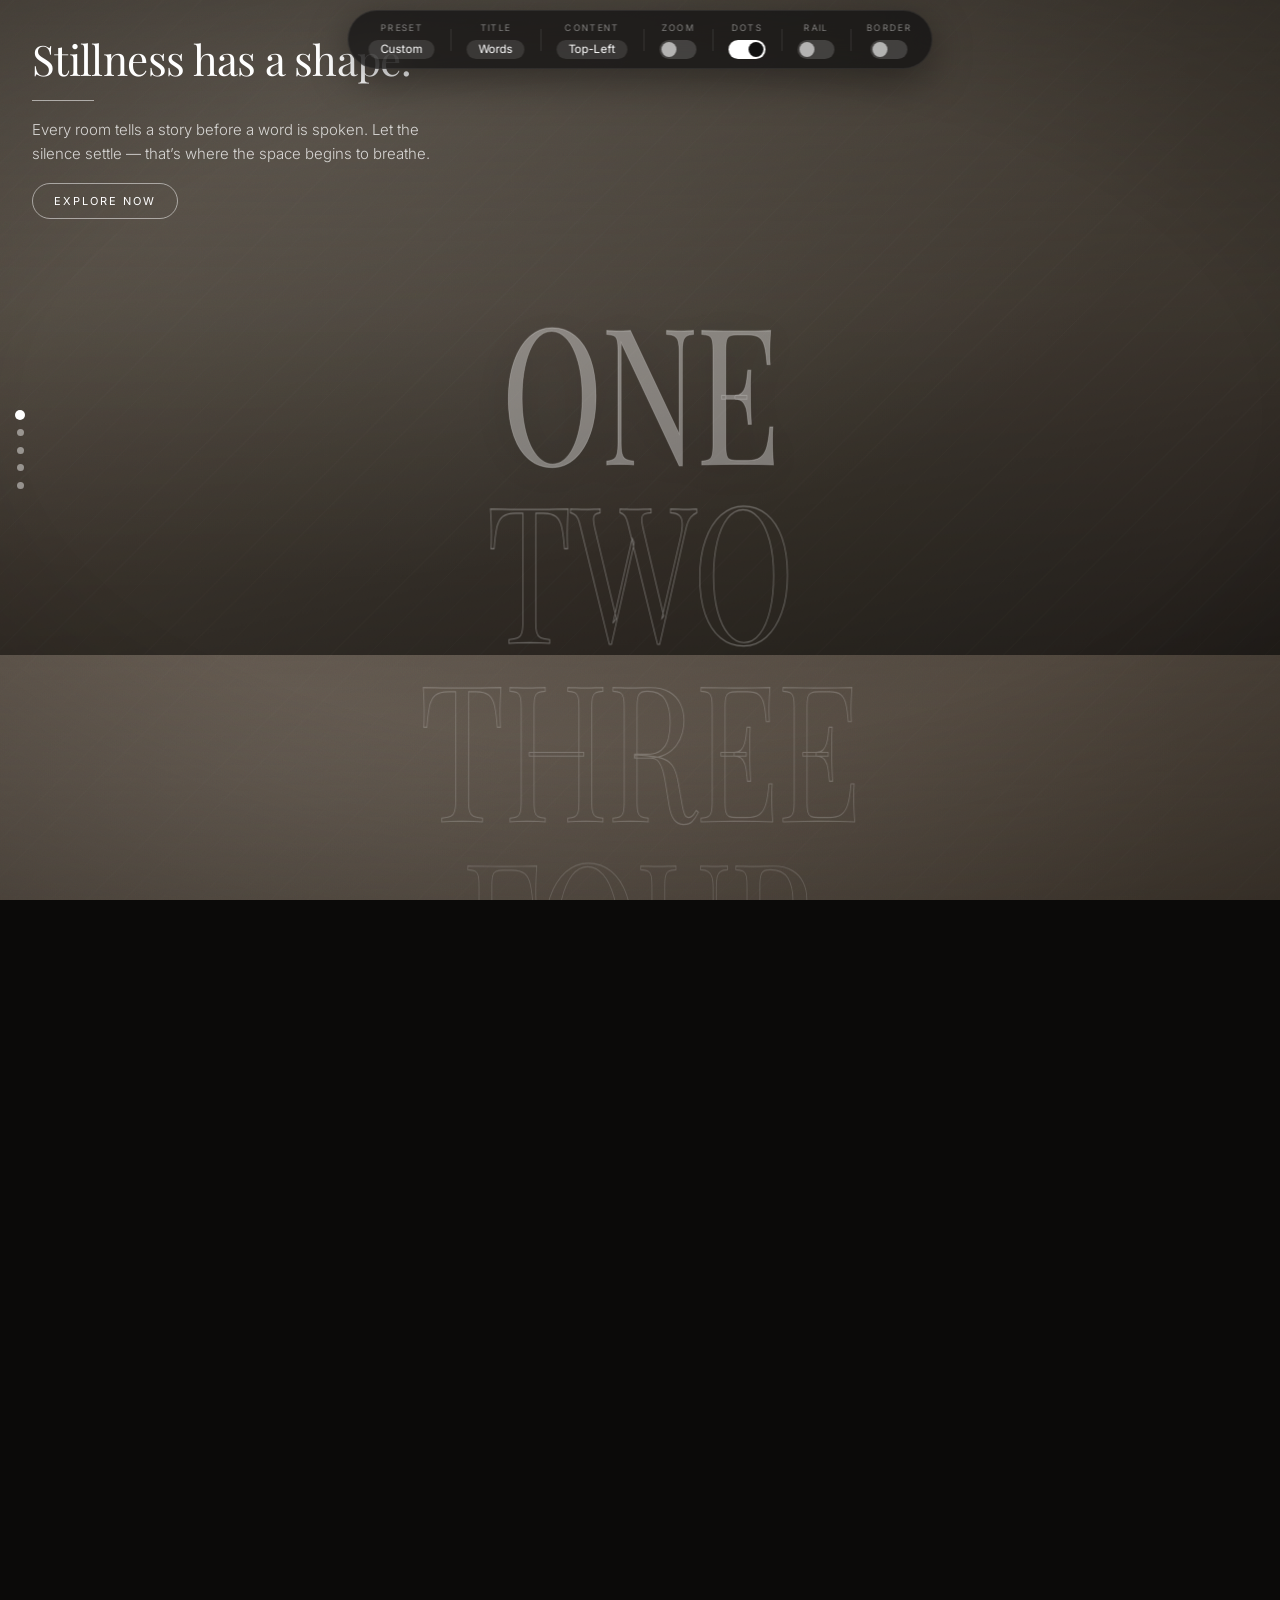
==== index.html @ 64cf6d2b "add initial index.html file for scroll-driven numeral slider" ====
<!doctype html>
<html lang="en">
<head>
<meta charset="utf-8">
<meta name="viewport" content="width=device-width, initial-scale=1, viewport-fit=cover">
<title>Stillness — Scroll Numerals</title>
<meta name="description" content="Scroll-driven editorial numeral slider with a live control bar.">

<!--
  ─────────────────────────────────────────────────────────────────────────────
  HOW TO ADD YOUR ASSETS
  Every slide has one <figure class="media"> block. Inside it there is a
  <div class="ph"> placeholder. Replace that placeholder with your own asset:

      <img src="images/01.jpg" alt="">
  or  <video src="video/01.mp4" autoplay muted loop playsinline></video>

  Sizing/cropping is already handled — .media img / .media video are set to
  width:100%; height:100%; object-fit:cover.
  ─────────────────────────────────────────────────────────────────────────────
-->

<link rel="preconnect" href="https://fonts.googleapis.com">
<link rel="preconnect" href="https://fonts.gstatic.com" crossorigin>
<link href="https://fonts.googleapis.com/css2?family=Inter:wght@300;400;500&family=Playfair+Display:wght@400;500&display=swap" rel="stylesheet">

<style>
/* ───────────────────────────── tokens ───────────────────────────── */
@property --wipe { syntax: '<number>'; inherits: true; initial-value: 1; }

:root{
  --num-size: min(17.7vw, 21.1vh);     /* numeral font-size (uniform for every item)      */
  --num-stride: .94;                   /* vertical rhythm, in ems of --num-size            */
  --num-lift: .0766em;                 /* optical: centre the cap height, not the em box   */
  --num-ink: #fff;                     /* numeral colour (preset-dependent)                */
  --num-line: rgba(255,255,255,.55);   /* outline colour                                   */
  --num-squeeze: .728;                 /* horizontal compression of the display serif      */
  --scrim: .46;                        /* darkening over the media */
  --vignette: .55;
  --pad-x: 32px;
  --bar-bg: rgba(16,16,17,.72);
  --hair: rgba(255,255,255,.10);
  --ease: cubic-bezier(.22,.61,.24,1);
  --serif: "Playfair Display", "Times New Roman", Georgia, serif;
  --sans: "Inter", -apple-system, BlinkMacSystemFont, "Segoe UI", Roboto, Helvetica, Arial, sans-serif;
}

*,*::before,*::after{ box-sizing:border-box; }
html{ scroll-snap-type: y proximity; scrollbar-width:none; background:#0b0a09; }
html::-webkit-scrollbar{ width:0; height:0; }
body{
  margin:0; background:#0b0a09; color:#fff;
  font-family:var(--sans); font-size:15px; line-height:1.6;
  -webkit-font-smoothing:antialiased; text-rendering:optimizeLegibility;
  overscroll-behavior-y:none;
}
button{ font:inherit; color:inherit; background:none; border:0; padding:0; cursor:pointer; }
:focus-visible{ outline:1px solid rgba(255,255,255,.8); outline-offset:3px; border-radius:2px; }

/* ─────────────────────── scroll track (drives it all) ─────────────────────── */
.track{ position:relative; z-index:0; }
.track > section{ height:100svh; scroll-snap-align:start; }

/* ───────────────────────────── stage ───────────────────────────── */
.stage{
  position:fixed; inset:0; z-index:1; overflow:hidden;
  background:#0b0a09;
}

/* ── media layers ── */
.media-stack{ position:absolute; inset:0; z-index:0; isolation:isolate; }
.media{
  position:absolute; inset:0; margin:0; overflow:hidden;
  will-change:transform;
}
.media-inner{
  position:absolute; inset:0;
  transform-origin:50% 50%;
  will-change:transform;
}
.media img, .media video, .media .ph{
  position:absolute; inset:0; width:100%; height:100%;
  object-fit:cover; display:block;
}
/* placeholder look — swap the .ph div for your <img>/<video> */
.ph{
  background:
    radial-gradient(120% 90% at 22% 12%, rgba(255,255,255,.10), transparent 60%),
    linear-gradient(168deg, var(--ph1) 0%, var(--ph2) 58%, var(--ph3) 100%);
}
.ph::before{
  content:""; position:absolute; inset:0; opacity:.28;
  background-image:repeating-linear-gradient(135deg, rgba(255,255,255,.05) 0 1px, transparent 1px 26px);
}
.ph-tag{
  position:absolute; right:22px; bottom:20px; z-index:2;
  font-size:9.5px; letter-spacing:.16em; text-transform:uppercase;
  color:rgba(255,255,255,.42);
  border:1px solid rgba(255,255,255,.18); border-radius:999px;
  padding:5px 11px; backdrop-filter:blur(4px);
}
.scrim{
  position:absolute; inset:0;
  background:linear-gradient(180deg, rgba(0,0,0,.55), rgba(0,0,0,.15) 34%, rgba(0,0,0,.35));
  opacity:var(--scrim);
  transition:opacity .6s var(--ease);
}

/* ── grain + vignette ── */
.grain,.vignette{ position:absolute; inset:0; pointer-events:none; z-index:1; }
.grain{
  opacity:.055; mix-blend-mode:overlay;
  background-image:url("data:image/svg+xml;utf8,<svg xmlns='http://www.w3.org/2000/svg' width='160' height='160'><filter id='n'><feTurbulence type='fractalNoise' baseFrequency='.85' numOctaves='3'/></filter><rect width='160' height='160' filter='url(%23n)'/></svg>");
}
.vignette{
  background:radial-gradient(115% 88% at 50% 46%, transparent 42%, rgba(0,0,0,.85) 100%);
  opacity:var(--vignette);
  transition:opacity .6s var(--ease);
}

/* ── numerals ── */
.numerals{
  position:absolute; inset:0; pointer-events:none; z-index:2;
  transition:opacity .5s var(--ease);
  transform-style:preserve-3d;
  will-change:transform;
}
.num{
  position:absolute; left:50%; top:50%;
  font-family:var(--serif); font-weight:400; line-height:.86;
  font-size:var(--num-size); letter-spacing:-.012em; white-space:nowrap;
  transform-origin:50% 50%;
  will-change:transform,opacity;
}
.num-squeeze{ display:block; transform:translateY(calc(var(--num-lift) * -1)) scaleX(var(--num-squeeze)); transform-origin:50% 50%; }
.num span.layer{ display:block; grid-area:1/1; }
.num-stack{ display:grid; }
.num .fill{
  color:var(--num-ink);
  text-shadow:0 6px 44px rgba(0,0,0,.42);
}
.num .out{
  color:transparent;
  -webkit-text-stroke:1.15px var(--num-line);
  text-stroke:1.15px var(--num-line);
}

/* ── editorial content block ── */
.content-layer{ position:absolute; inset:0; pointer-events:none; z-index:4; }
.content{
  position:absolute; left:var(--pad-x); top:37px; width:min(430px, 62vw);
  opacity:0; visibility:hidden; pointer-events:none;
}
.content.is-on{ opacity:1; visibility:visible; pointer-events:auto; }

/* CONTENT placement */
[data-pos="bottom-left"]  .content{ top:auto; bottom:56px; }
[data-pos="bottom-right"] .content{ top:auto; bottom:56px; left:auto; right:var(--pad-x); text-align:right; }
[data-pos="bottom-right"] .rule{ margin-left:auto; }
[data-pos="centered"]     .content{ top:50%; left:50%; right:auto; bottom:auto; transform:translate(-50%,-50%); text-align:center; }
[data-pos="centered"]     .rule{ margin-left:auto; margin-right:auto; }
/* centred copy sits on top of the numerals, so the numerals step back */
[data-pos="centered"] .numerals{ opacity:.38; }
[data-pos="centered"] .content-layer{
  background:radial-gradient(46% 30% at 50% 50%, rgba(0,0,0,.62), transparent 70%);
}

.content h1{
  font-family:var(--serif); font-weight:400;
  font-size:clamp(26px, 3.29vw, 42px); line-height:1.08; letter-spacing:-.015em;
  margin:0; color:#fff;
}
.rule{ width:62px; height:1px; background:rgba(255,255,255,.55); margin:18px 0 17px; }
.content p{
  margin:0; font-size:15px; line-height:24px; font-weight:300;
  color:rgba(255,255,255,.76);
}
.cta{
  display:inline-flex; align-items:center; justify-content:center;
  margin-top:17px; height:36px; padding:0 21px;
  border:1px solid rgba(255,255,255,.5); border-radius:999px;
  font-size:11px; font-weight:400; letter-spacing:.18em; text-transform:uppercase;
  color:#fff; text-decoration:none; white-space:nowrap;
  transition:background .35s var(--ease), color .35s var(--ease), border-color .35s var(--ease);
}
.cta:hover{ background:#fff; color:#111; border-color:#fff; }

/* wipe reveal (a hairline sweeps left→right, uncovering the line) */
.reveal{ position:relative; }
.content.is-on .reveal{ animation:wipe .78s var(--ease) both; }
.content.is-on h1.reveal{ animation-delay:.02s; }
.content.is-on .rule-wrap.reveal{ animation-delay:.12s; }
.content.is-on p.reveal{ animation-delay:.19s; }
.content.is-on .cta-wrap.reveal{ animation-delay:.3s; }
@keyframes wipe{
  from{ --wipe:0; opacity:.001; }
  6%  { opacity:1; }
  to  { --wipe:1; opacity:1; }
}
.reveal{ clip-path:inset(-.35em calc((1 - var(--wipe)) * 100%) -.28em -.2em); }
.reveal::after{
  content:""; position:absolute; top:-.32em; bottom:-.26em;
  left:calc(var(--wipe) * 100%); width:1px;
  background:rgba(255,255,255,.9);
  opacity:calc(1 - var(--wipe));
}
.content:not(.is-on) .reveal::after{ display:none; }

/* ── dot rail (left) ── */
.dots{
  position:absolute; left:12px; top:50%; transform:translateY(-50%);
  display:flex; flex-direction:column; gap:1.5px; z-index:5;
  transition:opacity .45s var(--ease);
}
.dots[hidden]{ display:none; }
.dots button{
  width:16px; height:16px; display:grid; place-items:center;
}
.dots i{
  display:block; width:7px; height:7px; border-radius:50%;
  background:rgba(255,255,255,.45);
  transition:width .4s var(--ease), height .4s var(--ease), background .4s var(--ease);
}
.dots button[aria-current="true"] i{ width:10px; height:10px; background:#fff; }
.dots button:hover i{ background:rgba(255,255,255,.8); }

/* ── progress rail (right, optional) ── */
.rail{
  position:absolute; right:26px; top:50%; transform:translateY(-50%);
  display:flex; flex-direction:column; align-items:center; gap:14px; z-index:5;
}
.rail[hidden]{ display:none; }
.rail-line{
  position:relative; width:1px; height:30vh; background:rgba(255,255,255,.2);
}
.rail-fill{
  position:absolute; left:-.25px; top:0; width:1.5px; background:#fff;
  height:0; transition:height .12s linear;
}
.rail-idx{
  font-size:9.5px; letter-spacing:.22em; color:rgba(255,255,255,.62);
  writing-mode:vertical-rl; font-variant-numeric:tabular-nums;
}

/* ── optional inset border ── */
.frame{
  position:absolute; inset:14px; border:1px solid rgba(255,255,255,.28);
  border-radius:3px; pointer-events:none; z-index:6;
}
.frame[hidden]{ display:none; }

/* ───────────────────────────── control bar ───────────────────────────── */
.hud{
  position:absolute; top:10px; left:50%; transform:translateX(-50%);
  z-index:10; display:flex; align-items:stretch;
  height:59px; padding:0 4px;
  background:var(--bar-bg);
  border:1px solid rgba(255,255,255,.07);
  border-radius:999px;
  backdrop-filter:blur(22px) saturate(140%);
  -webkit-backdrop-filter:blur(22px) saturate(140%);
  box-shadow:0 12px 40px rgba(0,0,0,.4);
  max-width:calc(100vw - 24px);
}
.grp{
  display:flex; flex-direction:column; align-items:center; justify-content:flex-start;
  gap:8px; padding:12px 16px 0; position:relative;
}
.grp + .grp::before{
  content:""; position:absolute; left:0; top:50%; transform:translateY(-50%);
  width:1px; height:22px; background:var(--hair);
}
.grp label, .grp .lbl{
  font-size:9px; font-weight:400; letter-spacing:.15em; text-transform:uppercase;
  color:rgba(255,255,255,.44); line-height:1; user-select:none;
}
.pill{
  height:19px; padding:0 12px; border-radius:999px;
  background:rgba(255,255,255,.11); color:#fff;
  font-size:11.5px; font-weight:400; line-height:19px; white-space:nowrap;
  transition:background .25s var(--ease), transform .25s var(--ease);
}
.pill:hover{ background:rgba(255,255,255,.19); }
.pill:active{ transform:scale(.96); }

.sw{ position:relative; width:37px; height:19px; flex:none; }
.sw input{ position:absolute; inset:0; opacity:0; margin:0; cursor:pointer; z-index:2; }
.sw i{
  position:absolute; inset:0; border-radius:999px;
  background:rgba(255,255,255,.16);
  transition:background .3s var(--ease);
}
.sw i::after{
  content:""; position:absolute; top:2px; left:2px;
  width:15px; height:15px; border-radius:50%;
  background:rgba(255,255,255,.6);
  transition:transform .3s var(--ease), background .3s var(--ease);
}
.sw input:checked + i{ background:#fff; }
.sw input:checked + i::after{ transform:translateX(18px); background:#111; }
.sw input:focus-visible + i{ outline:1px solid rgba(255,255,255,.8); outline-offset:3px; }

/* click ripple on the control bar */
.ripple{
  position:absolute; border-radius:50%; pointer-events:none;
  border:1px solid rgba(255,255,255,.7);
  animation:ripple .6s var(--ease) forwards;
}
@keyframes ripple{
  from{ width:8px; height:8px; opacity:.9; transform:translate(-50%,-50%); }
  to  { width:86px; height:86px; opacity:0; transform:translate(-50%,-50%); }
}


/* ── presets ── */
.stage[data-preset="cinematic"]{ --scrim:.58; --vignette:.68; --num-line:rgba(255,255,255,.62); }
.stage[data-preset="cinematic"] .media-inner{ filter:contrast(1.12) saturate(.86) brightness(.94); }
.stage[data-preset="minimal"]{ --scrim:1; --vignette:.22; --num-ink:#191c1f; --num-line:rgba(20,22,25,.5); }
/* Minimal lifts the media so the dark numerals read, but keeps the copy area shaded */
.stage[data-preset="minimal"] .scrim{
  background:
    linear-gradient(180deg, rgba(0,0,0,.5) 0%, rgba(0,0,0,.08) 24%, rgba(0,0,0,0) 42%),
    linear-gradient(180deg, rgba(255,255,255,.2) 0%, rgba(255,255,255,.34) 100%);
}
.stage[data-preset="minimal"] .media-inner{ filter:brightness(1.12) saturate(.92); }
.stage[data-preset="minimal"] .num .fill{ text-shadow:0 4px 30px rgba(255,255,255,.18); }

/* ── responsive ── */
@media (max-width: 900px){
  :root{ --pad-x:20px; --num-size:min(23vw, 17vh); }
  .hud{
    height:55px; left:8px; right:8px; transform:none; max-width:none;
    overflow-x:auto; overflow-y:hidden; justify-content:flex-start; scrollbar-width:none;
    -webkit-mask-image:linear-gradient(90deg, #000 88%, transparent);
            mask-image:linear-gradient(90deg, #000 88%, transparent);
    scroll-snap-type:x proximity;
  }
  .hud::-webkit-scrollbar{ display:none; }
  .grp{ padding:11px 12px 0; scroll-snap-align:center; }
  .grp .lbl, .grp label{ font-size:8.5px; }
  [data-pos="top-left"] .content{ top:auto; bottom:104px; }
  .content{ width:min(430px, 80vw); }
  .rail{ right:14px; }
  /* lift the copy off the numerals */
  .stage::before{
    content:""; position:absolute; inset:38% 0 0 0; z-index:3; pointer-events:none;
    background:linear-gradient(180deg, transparent, rgba(0,0,0,.5) 55%, rgba(0,0,0,.82));
  }
}
@media (max-width: 560px){
  :root{ --num-size:min(26vw, 16vh); }
  .content h1{ font-size:26px; }
  .content p{ font-size:13.5px; }
}

@media (prefers-reduced-motion: reduce){
  .content.is-on .reveal{ animation-duration:.01s; }
}
</style>

<noscript><style>
  /* Without JS the stack cannot animate — show the first slide as a static poster. */
  .num{ opacity:0; }
  .num[data-i="0"]{ opacity:1; transform:translate(-50%,-50%); }
  .content.is-on .reveal{ animation:none; }
</style></noscript>
</head>

<body>

<main class="stage" id="stage" data-preset="custom" data-pos="top-left">

  <!-- ══ media ══ -->
  <div class="media-stack" id="mediaStack">

    <figure class="media" data-i="0"><div class="media-inner">
      <!-- REPLACE ↓ with <img src="…" alt=""> or <video src="…" autoplay muted loop playsinline></video> -->
      <div class="ph" style="--ph1:#6b6154;--ph2:#37312a;--ph3:#141210"><span class="ph-tag">Slide 01 · media</span></div>
    </div><div class="scrim"></div></figure>

    <figure class="media" data-i="1"><div class="media-inner">
      <div class="ph" style="--ph1:#7d6f61;--ph2:#42392f;--ph3:#17140f"><span class="ph-tag">Slide 02 · media</span></div>
    </div><div class="scrim"></div></figure>

    <figure class="media" data-i="2"><div class="media-inner">
      <div class="ph" style="--ph1:#6a6b66;--ph2:#33342f;--ph3:#111211"><span class="ph-tag">Slide 03 · media</span></div>
    </div><div class="scrim"></div></figure>

    <figure class="media" data-i="3"><div class="media-inner">
      <div class="ph" style="--ph1:#867a6b;--ph2:#463d33;--ph3:#171310"><span class="ph-tag">Slide 04 · media</span></div>
    </div><div class="scrim"></div></figure>

    <figure class="media" data-i="4"><div class="media-inner">
      <div class="ph" style="--ph1:#7a7168;--ph2:#3b352e;--ph3:#131110"><span class="ph-tag">Slide 05 · media</span></div>
    </div><div class="scrim"></div></figure>

  </div>

  <div class="grain" aria-hidden="true"></div>
  <div class="vignette" aria-hidden="true"></div>

  <!-- ══ numerals ══ -->
  <div class="numerals" id="numerals" aria-hidden="true">
    <div class="num" data-i="0" data-words="ONE"   data-numbers="01" data-roman="I"></div>
    <div class="num" data-i="1" data-words="TWO"   data-numbers="02" data-roman="II"></div>
    <div class="num" data-i="2" data-words="THREE" data-numbers="03" data-roman="III"></div>
    <div class="num" data-i="3" data-words="FOUR"  data-numbers="04" data-roman="IV"></div>
    <div class="num" data-i="4" data-words="FIVE"  data-numbers="05" data-roman="V"></div>
  </div>

  <!-- ══ editorial copy ══ -->
  <div class="content-layer" id="contentLayer">

    <article class="content is-on" data-i="0">
      <h1 class="reveal">Stillness has a shape.</h1>
      <div class="rule-wrap reveal"><div class="rule"></div></div>
      <p class="reveal">Every room tells a story before a word is spoken. Let the silence settle — that’s where the space begins to breathe.</p>
      <div class="cta-wrap reveal"><a class="cta" href="#">Explore now</a></div>
    </article>

    <article class="content" data-i="1">
      <h1 class="reveal">Let it move you.</h1>
      <div class="rule-wrap reveal"><div class="rule"></div></div>
      <p class="reveal">Light fabric, soft light, a room that breathes with the wind. Some spaces don’t ask to be still.</p>
      <div class="cta-wrap reveal"><a class="cta" href="#">Explore now</a></div>
    </article>

    <article class="content" data-i="2">
      <h1 class="reveal">Cooking is a rhythm.</h1>
      <div class="rule-wrap reveal"><div class="rule"></div></div>
      <p class="reveal">Steam, motion, the quiet clatter of a knife on stone. This is where the day slows down.</p>
      <div class="cta-wrap reveal"><a class="cta" href="#">Explore now</a></div>
    </article>

    <article class="content" data-i="3">
      <h1 class="reveal">Morning, unhurried.</h1>
      <div class="rule-wrap reveal"><div class="rule"></div></div>
      <p class="reveal">A room built around light and quiet — where the day starts slow.</p>
      <div class="cta-wrap reveal"><a class="cta" href="#">Explore now</a></div>
    </article>

    <article class="content" data-i="4">
      <h1 class="reveal">Between rooms</h1>
      <div class="rule-wrap reveal"><div class="rule"></div></div>
      <p class="reveal">Wood, stone, and soft light guide every step.</p>
      <div class="cta-wrap reveal"><a class="cta" href="#">Explore now</a></div>
    </article>

  </div>

  <!-- ══ indicators ══ -->
  <nav class="dots" id="dots" aria-label="Slides"></nav>

  <div class="rail" id="rail" hidden>
    <div class="rail-line"><div class="rail-fill" id="railFill"></div></div>
    <div class="rail-idx" id="railIdx">01 — 05</div>
  </div>

  <div class="frame" id="frame" hidden aria-hidden="true"></div>

  <!-- ══ control bar ══ -->
  <header class="hud" id="hud">
    <div class="grp">
      <span class="lbl">Preset</span>
      <button class="pill" id="presetBtn" aria-label="Cycle preset">Custom</button>
    </div>
    <div class="grp">
      <span class="lbl">Title</span>
      <button class="pill" id="titleBtn" aria-label="Cycle numeral style">Words</button>
    </div>
    <div class="grp">
      <span class="lbl">Content</span>
      <button class="pill" id="contentBtn" aria-label="Cycle content position">Top-Left</button>
    </div>
    <div class="grp">
      <label class="lbl" for="swZoom">Zoom</label>
      <span class="sw"><input type="checkbox" id="swZoom"><i></i></span>
    </div>
    <div class="grp">
      <label class="lbl" for="swDots">Dots</label>
      <span class="sw"><input type="checkbox" id="swDots" checked><i></i></span>
    </div>
    <div class="grp">
      <label class="lbl" for="swRail">Rail</label>
      <span class="sw"><input type="checkbox" id="swRail"><i></i></span>
    </div>
    <div class="grp">
      <label class="lbl" for="swBorder">Border</label>
      <span class="sw"><input type="checkbox" id="swBorder"><i></i></span>
    </div>
  </header>

</main>

<div class="track" id="track" aria-hidden="true">
  <section></section><section></section><section></section><section></section><section></section>
</div>

<script>
(() => {
  const N = 5;
  const stage   = document.getElementById('stage');
  const nums    = [...document.querySelectorAll('.num')];
  const medias  = [...document.querySelectorAll('.media')];
  const inners  = [...document.querySelectorAll('.media-inner')];
  const blocks  = [...document.querySelectorAll('.content')];
  const numerals= document.getElementById('numerals');
  const dotsNav = document.getElementById('dots');
  const swZoom  = document.getElementById('swZoom');
  const rail    = document.getElementById('rail');
  const railFill= document.getElementById('railFill');
  const railIdx = document.getElementById('railIdx');
  const frame   = document.getElementById('frame');
  const reduced = matchMedia('(prefers-reduced-motion: reduce)').matches;

  /* ── numeral markup: a filled layer over an outlined layer ── */
  const TITLES = ['words','numbers','roman'];
  const TITLE_LABEL = { words:'Words', numbers:'Numbers', roman:'Roman' };
  let titleMode = 'words';

  nums.forEach(n => {
    n.innerHTML = '<span class="num-squeeze"><span class="num-stack">' +
                  '<span class="layer out"></span><span class="layer fill"></span></span></span>';
  });
  function paintTitles(){
    nums.forEach(n => {
      const t = n.dataset[titleMode];
      n.querySelector('.fill').textContent = t;
      n.querySelector('.out').textContent  = t;
    });
  }
  paintTitles();

  /* ── dots ── */
  dotsNav.innerHTML = Array.from({length:N}, (_,i) =>
    `<button type="button" data-i="${i}" aria-label="Go to slide ${i+1}"><i></i></button>`).join('');
  const dotBtns = [...dotsNav.querySelectorAll('button')];
  dotBtns.forEach(b => b.addEventListener('click', () => goTo(+b.dataset.i)));

  /* ── scroll model ── */
  const maxScroll = () => Math.max(1, document.documentElement.scrollHeight - innerHeight);
  const stepPx    = () => maxScroll() / (N - 1);
  let target = 0, cur = 0, vel = 0, active = -1, raf = 0, last = 0, copyIdx = -1, copyOn = false;

  function readScroll(){ target = clamp(scrollY / stepPx(), 0, N - 1); }
  function goTo(i){ scrollTo({ top: i * stepPx(), behavior: reduced ? 'auto' : 'smooth' }); }

  const clamp = (v,a,b) => v < a ? a : v > b ? b : v;

  /* ── per-frame render ── */
  function render(now){
    const dt   = Math.min(48, now - last || 16.7); last = now;
    const prev = cur;
    cur += (target - cur) * (reduced ? 1 : 1 - Math.exp(-dt / 92));
    if (Math.abs(target - cur) < 0.0004) cur = target;
    vel = (cur - prev) * (16.7 / dt);          /* per-frame velocity, fps-independent */

    /* numerals: one uniform size, constant vertical rhythm, fill ⇄ outline crossfade */
    const cs     = getComputedStyle(nums[0]);
    const stride = parseFloat(cs.fontSize) * (parseFloat(cs.getPropertyValue('--num-stride')) || .94);
    for (let i = 0; i < N; i++){
      const d  = i - cur, ad = Math.abs(d);
      const op   = clamp(1 / (1 + 0.9 * ad), 0, 1);
      const fill = clamp(1 - 2 * ad, 0, 1);
      const n = nums[i];
      n.style.transform = `translate(-50%,-50%) translateY(${(d * stride).toFixed(2)}px)`;
      n.style.opacity   = ad > 3.4 ? 0 : op.toFixed(3);
      n.querySelector('.fill').style.opacity = fill.toFixed(3);
      n.querySelector('.out').style.opacity  = (1 - fill * .92).toFixed(3);
    }

    /* cinematic: velocity-driven 3D swing */
    if (stage.dataset.preset === 'cinematic'){
      const v = clamp(vel * 9, -1, 1);
      numerals.style.transform =
        `perspective(1400px) rotateX(${(v * 13).toFixed(2)}deg) rotateZ(${(-v * 17).toFixed(2)}deg) scale(${(1 - Math.abs(v) * .06).toFixed(3)})`;
    } else {
      numerals.style.transform = '';
    }

    /* media: the incoming panel slides up over the settled one */
    const zoomOn = swZoom.checked;
    for (let i = 0; i < N; i++){
      const t  = clamp(i - cur, 0, 1);        /* 1 = fully below, 0 = in place */
      const bt = clamp(cur - i, 0, 1);        /* how far it has been passed    */
      medias[i].style.transform = `translate3d(0, ${(t * 100).toFixed(3)}%, 0)`;
      medias[i].style.zIndex = i;
      medias[i].style.visibility = (t >= 1 || bt >= 1.02) ? 'hidden' : 'visible';
      /* Ken Burns (optional) plus a slow drift on the panel being covered —
         both scale up, so the frame is never uncovered at the edges. */
      const kb  = zoomOn ? 1 + 0.045 * clamp(cur - i + 1, 0, 2) : 1;
      const par = 1 + 0.06 * bt;
      inners[i].style.transform = `scale(${(kb * par).toFixed(4)}) translate3d(0, ${(-bt * 2.5).toFixed(2)}%, 0)`;
    }

    /* indicators */
    const p = cur / (N - 1);
    railFill.style.height = (p * 100).toFixed(2) + '%';

    /* active slide bookkeeping */
    const a = Math.round(cur);
    if (a !== active){
      active = a;
      dotBtns.forEach((b,i) => b.setAttribute('aria-current', i === a ? 'true' : 'false'));
      railIdx.textContent = String(a + 1).padStart(2,'0') + ' — ' + String(N).padStart(2,'0');
    }

    /* the copy clears out mid-transition and wipes back in as the panel lands */
    const settled = Math.abs(cur - a) < 0.3;
    if (settled !== copyOn || (settled && a !== copyIdx)){
      copyOn = settled; copyIdx = a;
      blocks.forEach((b,i) => {
        if (settled && i === a){ b.classList.remove('is-on'); void b.offsetWidth; b.classList.add('is-on'); }
        else b.classList.remove('is-on');
      });
    }
    raf = requestAnimationFrame(render);
  }

  addEventListener('scroll', readScroll, { passive:true });
  addEventListener('resize', readScroll);
  readScroll(); cur = target; raf = requestAnimationFrame(render);

  /* ── keyboard ── */
  addEventListener('keydown', e => {
    const a = Math.round(cur);
    if (e.key === 'ArrowDown' || e.key === 'PageDown'){ e.preventDefault(); goTo(clamp(a+1,0,N-1)); }
    if (e.key === 'ArrowUp'   || e.key === 'PageUp'  ){ e.preventDefault(); goTo(clamp(a-1,0,N-1)); }
    if (e.key === 'Home'){ e.preventDefault(); goTo(0); }
    if (e.key === 'End' ){ e.preventDefault(); goTo(N-1); }
  });

  /* ── control bar ── */
  const presetBtn  = document.getElementById('presetBtn');
  const titleBtn   = document.getElementById('titleBtn');
  const contentBtn = document.getElementById('contentBtn');
  const swDots     = document.getElementById('swDots');
  const swRail     = document.getElementById('swRail');
  const swBorder   = document.getElementById('swBorder');

  const PRESETS = ['custom','cinematic','minimal'];
  const PRESET_LABEL = { custom:'Custom', cinematic:'Cinematic', minimal:'Minimal' };
  let preset = 0;
  presetBtn.addEventListener('click', () => {
    preset = (preset + 1) % PRESETS.length;
    stage.dataset.preset = PRESETS[preset];
    presetBtn.textContent = PRESET_LABEL[PRESETS[preset]];
  });

  titleBtn.addEventListener('click', () => {
    titleMode = TITLES[(TITLES.indexOf(titleMode) + 1) % TITLES.length];
    titleBtn.textContent = TITLE_LABEL[titleMode];
    paintTitles();
  });

  const POS = [
    ['top-left','Top-Left'], ['bottom-left','Bottom-Left'],
    ['bottom-right','Bottom-Right'], ['centered','Centered']
  ];
  let pos = 0;
  contentBtn.addEventListener('click', () => {
    pos = (pos + 1) % POS.length;
    stage.dataset.pos      = POS[pos][0];
    contentBtn.textContent = POS[pos][1];
  });

  swDots.addEventListener('change',   () => dotsNav.hidden = !swDots.checked);
  swRail.addEventListener('change',   () => rail.hidden    = !swRail.checked);
  swBorder.addEventListener('change', () => frame.hidden   = !swBorder.checked);

  /* ripple feedback, like the reference */
  document.getElementById('hud').addEventListener('pointerdown', e => {
    const host = e.target.closest('.grp'); if (!host) return;
    const r = document.createElement('span');
    r.className = 'ripple';
    const b = host.getBoundingClientRect();
    r.style.left = (e.clientX - b.left) + 'px';
    r.style.top  = (e.clientY - b.top)  + 'px';
    host.appendChild(r);
    setTimeout(() => r.remove(), 620);
  });
})();
</script>
</body>
</html>
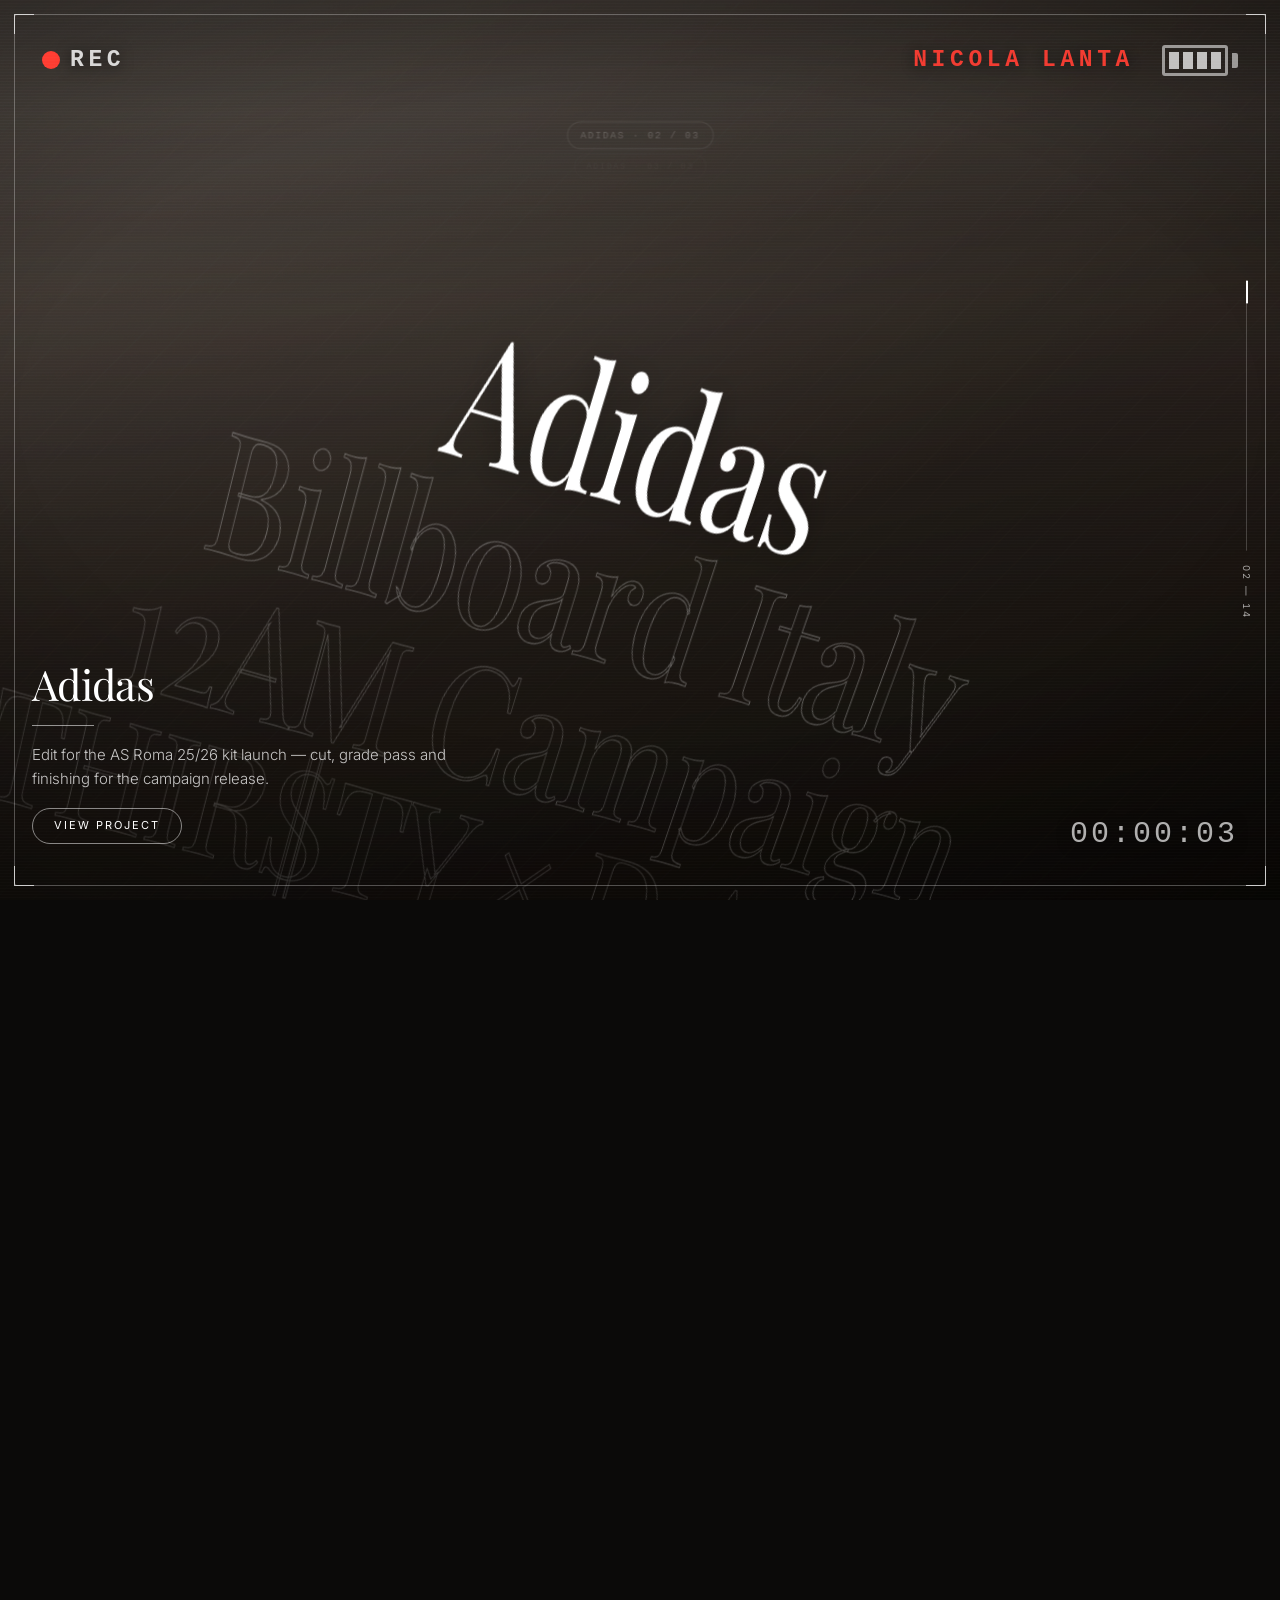
==== commit 98199dfe: "Refactor code structure for improved readability and maintainability" ====
--- a/index.html
+++ b/index.html
@@ -3,22 +3,8 @@
 <head>
 <meta charset="utf-8">
 <meta name="viewport" content="width=device-width, initial-scale=1, viewport-fit=cover">
-<title>Stillness — Scroll Numerals</title>
-<meta name="description" content="Scroll-driven editorial numeral slider with a live control bar.">
-
-<!--
-  ─────────────────────────────────────────────────────────────────────────────
-  HOW TO ADD YOUR ASSETS
-  Every slide has one <figure class="media"> block. Inside it there is a
-  <div class="ph"> placeholder. Replace that placeholder with your own asset:
-
-      <img src="images/01.jpg" alt="">
-  or  <video src="video/01.mp4" autoplay muted loop playsinline></video>
-
-  Sizing/cropping is already handled — .media img / .media video are set to
-  width:100%; height:100%; object-fit:cover.
-  ─────────────────────────────────────────────────────────────────────────────
--->
+<title>Nicola Lanta — Reel</title>
+<meta name="description" content="Scroll-driven 3D cinematic chapter reel.">
 
 <link rel="preconnect" href="https://fonts.googleapis.com">
 <link rel="preconnect" href="https://fonts.gstatic.com" crossorigin>
@@ -29,24 +15,23 @@
 @property --wipe { syntax: '<number>'; inherits: true; initial-value: 1; }
 
 :root{
-  --num-size: min(17.7vw, 21.1vh);     /* numeral font-size (uniform for every item)      */
-  --num-stride: .94;                   /* vertical rhythm, in ems of --num-size            */
-  --num-lift: .0766em;                 /* optical: centre the cap height, not the em box   */
-  --num-ink: #fff;                     /* numeral colour (preset-dependent)                */
-  --num-line: rgba(255,255,255,.55);   /* outline colour                                   */
-  --num-squeeze: .728;                 /* horizontal compression of the display serif      */
-  --scrim: .46;                        /* darkening over the media */
-  --vignette: .55;
+  --num-size: min(17.7vw, 21.1vh);
+  --num-stride: .94;
+  --num-lift: .0766em;
+  --num-ink: #fff;
+  --num-line: rgba(255,255,255,.62);
+  --num-squeeze: .728;
+  --scrim: .58;
+  --vignette: .68;
   --pad-x: 32px;
-  --bar-bg: rgba(16,16,17,.72);
-  --hair: rgba(255,255,255,.10);
   --ease: cubic-bezier(.22,.61,.24,1);
   --serif: "Playfair Display", "Times New Roman", Georgia, serif;
   --sans: "Inter", -apple-system, BlinkMacSystemFont, "Segoe UI", Roboto, Helvetica, Arial, sans-serif;
+  --mono: ui-monospace, SFMono-Regular, "SF Mono", Menlo, Consolas, "Liberation Mono", monospace;
 }
 
 *,*::before,*::after{ box-sizing:border-box; }
-html{ scroll-snap-type: y proximity; scrollbar-width:none; background:#0b0a09; }
+html{ scrollbar-width:none; background:#0b0a09; }
 html::-webkit-scrollbar{ width:0; height:0; }
 body{
   margin:0; background:#0b0a09; color:#fff;
@@ -57,9 +42,8 @@
 button{ font:inherit; color:inherit; background:none; border:0; padding:0; cursor:pointer; }
 :focus-visible{ outline:1px solid rgba(255,255,255,.8); outline-offset:3px; border-radius:2px; }
 
-/* ─────────────────────── scroll track (drives it all) ─────────────────────── */
+/* ─────────────────── scroll track (drives the dolly) ─────────────────── */
 .track{ position:relative; z-index:0; }
-.track > section{ height:100svh; scroll-snap-align:start; }
 
 /* ───────────────────────────── stage ───────────────────────────── */
 .stage{
@@ -67,22 +51,43 @@
   background:#0b0a09;
 }
 
-/* ── media layers ── */
-.media-stack{ position:absolute; inset:0; z-index:0; isolation:isolate; }
-.media{
-  position:absolute; inset:0; margin:0; overflow:hidden;
-  will-change:transform;
-}
-.media-inner{
+/* ═══════════════════════ 3D depth stack ═══════════════════════
+   One .layer per video. JS drives translate3d Z + scale so the
+   camera dollies THROUGH the stack. No cards, no borders — every
+   layer is full-bleed media, overscanned so a receding layer never
+   uncovers the viewport edge.
+   ────────────────────────────────────────────────────────────── */
+.depth-stack{
+  position:absolute; inset:0; z-index:0;
+  perspective:1200px;
+  transform-style:preserve-3d;
+}
+.layer{
   position:absolute; inset:0;
   transform-origin:50% 50%;
-  will-change:transform;
-}
-.media img, .media video, .media .ph{
+  backface-visibility:hidden;
+}
+.layer-inner{
+  /* overscan: the media is larger than the viewport, so a layer pushed
+     back by perspective still covers every edge */
+  position:absolute; inset:-11%;
+  /* cinematic media treatment — constant, so the filter is rasterised
+     once and cached rather than re-rendered every frame */
+  filter:contrast(1.12) saturate(.86) brightness(.94);
+}
+/* depth dimming rides on opacity, which the compositor handles alone */
+.layer-dim{
+  position:absolute; inset:0; z-index:3; pointer-events:none;
+  background:#070706; opacity:0;
+}
+.layer video, .layer .ph{
   position:absolute; inset:0; width:100%; height:100%;
   object-fit:cover; display:block;
 }
-/* placeholder look — swap the .ph div for your <img>/<video> */
+.layer video{ z-index:1; }
+.layer.no-video video{ display:none; }
+
+/* procedural placeholder — also the graceful fallback when a video 404s */
 .ph{
   background:
     radial-gradient(120% 90% at 22% 12%, rgba(255,255,255,.10), transparent 60%),
@@ -93,21 +98,34 @@
   background-image:repeating-linear-gradient(135deg, rgba(255,255,255,.05) 0 1px, transparent 1px 26px);
 }
 .ph-tag{
-  position:absolute; right:22px; bottom:20px; z-index:2;
-  font-size:9.5px; letter-spacing:.16em; text-transform:uppercase;
-  color:rgba(255,255,255,.42);
-  border:1px solid rgba(255,255,255,.18); border-radius:999px;
-  padding:5px 11px; backdrop-filter:blur(4px);
-}
+  position:absolute; left:50%; top:21%; transform:translateX(-50%); z-index:2;
+  font-family:var(--mono);
+  font-size:9.5px; letter-spacing:.16em; text-transform:uppercase; white-space:nowrap;
+  color:rgba(255,255,255,.34);
+  border:1px solid rgba(255,255,255,.14); border-radius:999px;
+  padding:5px 12px;
+}
+.layer:not(.no-video) .ph-tag{ display:none; }
+
+/* one global scrim over the whole stack — never stacks up per layer */
 .scrim{
-  position:absolute; inset:0;
+  position:absolute; inset:0; z-index:1; pointer-events:none;
   background:linear-gradient(180deg, rgba(0,0,0,.55), rgba(0,0,0,.15) 34%, rgba(0,0,0,.35));
   opacity:var(--scrim);
-  transition:opacity .6s var(--ease);
+}
+
+/* chapter cut — a short tape-dip between project stacks */
+.cut-flash{
+  position:absolute; inset:0; z-index:2; pointer-events:none;
+  opacity:0; background:#080807;
+}
+.cut-flash::after{
+  content:""; position:absolute; left:0; right:0; top:50%; height:1px;
+  background:rgba(255,255,255,.5);
 }
 
 /* ── grain + vignette ── */
-.grain,.vignette{ position:absolute; inset:0; pointer-events:none; z-index:1; }
+.grain,.vignette{ position:absolute; inset:0; pointer-events:none; z-index:3; }
 .grain{
   opacity:.055; mix-blend-mode:overlay;
   background-image:url("data:image/svg+xml;utf8,<svg xmlns='http://www.w3.org/2000/svg' width='160' height='160'><filter id='n'><feTurbulence type='fractalNoise' baseFrequency='.85' numOctaves='3'/></filter><rect width='160' height='160' filter='url(%23n)'/></svg>");
@@ -115,13 +133,11 @@
 .vignette{
   background:radial-gradient(115% 88% at 50% 46%, transparent 42%, rgba(0,0,0,.85) 100%);
   opacity:var(--vignette);
-  transition:opacity .6s var(--ease);
-}
-
-/* ── numerals ── */
+}
+
+/* ── chapter numerals ── */
 .numerals{
-  position:absolute; inset:0; pointer-events:none; z-index:2;
-  transition:opacity .5s var(--ease);
+  position:absolute; inset:0; pointer-events:none; z-index:4;
   transform-style:preserve-3d;
   will-change:transform;
 }
@@ -133,12 +149,9 @@
   will-change:transform,opacity;
 }
 .num-squeeze{ display:block; transform:translateY(calc(var(--num-lift) * -1)) scaleX(var(--num-squeeze)); transform-origin:50% 50%; }
-.num span.layer{ display:block; grid-area:1/1; }
+.num span.layer{ display:block; grid-area:1/1; position:static; inset:auto; }
 .num-stack{ display:grid; }
-.num .fill{
-  color:var(--num-ink);
-  text-shadow:0 6px 44px rgba(0,0,0,.42);
-}
+.num .fill{ color:var(--num-ink); text-shadow:0 6px 44px rgba(0,0,0,.42); }
 .num .out{
   color:transparent;
   -webkit-text-stroke:1.15px var(--num-line);
@@ -146,24 +159,13 @@
 }
 
 /* ── editorial content block ── */
-.content-layer{ position:absolute; inset:0; pointer-events:none; z-index:4; }
+.content-layer{ position:absolute; inset:0; pointer-events:none; z-index:5; }
+/* CONTENT placement — bottom-left, permanently */
 .content{
-  position:absolute; left:var(--pad-x); top:37px; width:min(430px, 62vw);
+  position:absolute; left:var(--pad-x); bottom:56px; width:min(430px, 62vw);
   opacity:0; visibility:hidden; pointer-events:none;
 }
 .content.is-on{ opacity:1; visibility:visible; pointer-events:auto; }
-
-/* CONTENT placement */
-[data-pos="bottom-left"]  .content{ top:auto; bottom:56px; }
-[data-pos="bottom-right"] .content{ top:auto; bottom:56px; left:auto; right:var(--pad-x); text-align:right; }
-[data-pos="bottom-right"] .rule{ margin-left:auto; }
-[data-pos="centered"]     .content{ top:50%; left:50%; right:auto; bottom:auto; transform:translate(-50%,-50%); text-align:center; }
-[data-pos="centered"]     .rule{ margin-left:auto; margin-right:auto; }
-/* centred copy sits on top of the numerals, so the numerals step back */
-[data-pos="centered"] .numerals{ opacity:.38; }
-[data-pos="centered"] .content-layer{
-  background:radial-gradient(46% 30% at 50% 50%, rgba(0,0,0,.62), transparent 70%);
-}
 
 .content h1{
   font-family:var(--serif); font-weight:400;
@@ -206,144 +208,169 @@
 }
 .content:not(.is-on) .reveal::after{ display:none; }
 
-/* ── dot rail (left) ── */
-.dots{
-  position:absolute; left:12px; top:50%; transform:translateY(-50%);
-  display:flex; flex-direction:column; gap:1.5px; z-index:5;
-  transition:opacity .45s var(--ease);
-}
-.dots[hidden]{ display:none; }
-.dots button{
-  width:16px; height:16px; display:grid; place-items:center;
-}
-.dots i{
-  display:block; width:7px; height:7px; border-radius:50%;
-  background:rgba(255,255,255,.45);
-  transition:width .4s var(--ease), height .4s var(--ease), background .4s var(--ease);
-}
-.dots button[aria-current="true"] i{ width:10px; height:10px; background:#fff; }
-.dots button:hover i{ background:rgba(255,255,255,.8); }
-
-/* ── progress rail (right, optional) ── */
+/* ── progress rail (right) — global position across the whole reel ── */
 .rail{
   position:absolute; right:26px; top:50%; transform:translateY(-50%);
-  display:flex; flex-direction:column; align-items:center; gap:14px; z-index:5;
-}
-.rail[hidden]{ display:none; }
-.rail-line{
-  position:relative; width:1px; height:30vh; background:rgba(255,255,255,.2);
-}
+  display:flex; flex-direction:column; align-items:center; gap:14px; z-index:6;
+}
+.rail-line{ position:relative; width:1px; height:30vh; background:rgba(255,255,255,.2); }
 .rail-fill{
-  position:absolute; left:-.25px; top:0; width:1.5px; background:#fff;
-  height:0; transition:height .12s linear;
+  position:absolute; left:-.25px; top:0; width:1.5px; height:100%;
+  background:#fff;
+  transform:scaleY(0); transform-origin:50% 0;
 }
 .rail-idx{
   font-size:9.5px; letter-spacing:.22em; color:rgba(255,255,255,.62);
   writing-mode:vertical-rl; font-variant-numeric:tabular-nums;
 }
 
-/* ── optional inset border ── */
+/* ── inset border — always on ── */
 .frame{
   position:absolute; inset:14px; border:1px solid rgba(255,255,255,.28);
-  border-radius:3px; pointer-events:none; z-index:6;
-}
-.frame[hidden]{ display:none; }
-
-/* ───────────────────────────── control bar ───────────────────────────── */
-.hud{
-  position:absolute; top:10px; left:50%; transform:translateX(-50%);
-  z-index:10; display:flex; align-items:stretch;
-  height:59px; padding:0 4px;
-  background:var(--bar-bg);
-  border:1px solid rgba(255,255,255,.07);
-  border-radius:999px;
-  backdrop-filter:blur(22px) saturate(140%);
-  -webkit-backdrop-filter:blur(22px) saturate(140%);
-  box-shadow:0 12px 40px rgba(0,0,0,.4);
-  max-width:calc(100vw - 24px);
-}
-.grp{
-  display:flex; flex-direction:column; align-items:center; justify-content:flex-start;
-  gap:8px; padding:12px 16px 0; position:relative;
-}
-.grp + .grp::before{
-  content:""; position:absolute; left:0; top:50%; transform:translateY(-50%);
-  width:1px; height:22px; background:var(--hair);
-}
-.grp label, .grp .lbl{
-  font-size:9px; font-weight:400; letter-spacing:.15em; text-transform:uppercase;
-  color:rgba(255,255,255,.44); line-height:1; user-select:none;
-}
-.pill{
-  height:19px; padding:0 12px; border-radius:999px;
-  background:rgba(255,255,255,.11); color:#fff;
-  font-size:11.5px; font-weight:400; line-height:19px; white-space:nowrap;
-  transition:background .25s var(--ease), transform .25s var(--ease);
-}
-.pill:hover{ background:rgba(255,255,255,.19); }
-.pill:active{ transform:scale(.96); }
-
-.sw{ position:relative; width:37px; height:19px; flex:none; }
-.sw input{ position:absolute; inset:0; opacity:0; margin:0; cursor:pointer; z-index:2; }
-.sw i{
-  position:absolute; inset:0; border-radius:999px;
-  background:rgba(255,255,255,.16);
-  transition:background .3s var(--ease);
-}
-.sw i::after{
-  content:""; position:absolute; top:2px; left:2px;
-  width:15px; height:15px; border-radius:50%;
+  border-radius:3px; pointer-events:none; z-index:7;
+}
+
+/* ══════════════════════════ camcorder HUD ══════════════════════════
+   Viewfinder overlay: REC light, running timer, battery, framing
+   brackets and the scanline texture. Entirely self-contained.
+   ─────────────────────────────────────────────────────────────────── */
+.camcorder-hud{
+  position:fixed; inset:0; z-index:8;
+  pointer-events:none;
+  font-family:var(--mono);
+  --hud-pad:42px;
+  --hud-arm:20px;
+  --hud-ink:rgba(255,255,255,.82);
+  --hud-red:#ff3b30;
+  /* enlarged HUD readouts — tuned down per breakpoint below */
+  --rec-font:23px;   --rec-dot:18px;
+  --timer-font:30px;
+  --batt-w:66px; --batt-h:31px; --batt-border:3px; --batt-pad:4px; --batt-gap:4px;
+  --batt-cap-w:6px;  --batt-cap-h:15px;
+}
+.camcorder-hud *{ pointer-events:none; }
+
+/* ── REC indicator (top-left) ── */
+.hud-top-left{
+  position:absolute; left:var(--hud-pad); top:var(--hud-pad);
+  display:flex; align-items:center;
+}
+.rec-indicator{
+  display:flex; align-items:center; gap:10px;
+  font-size:var(--rec-font); font-weight:700; letter-spacing:.2em; text-transform:uppercase;
+  color:var(--hud-ink);
+  text-shadow:0 2px 14px rgba(0,0,0,.65);
+}
+.rec-dot{
+  width:var(--rec-dot); height:var(--rec-dot); border-radius:50%;
+  background:var(--hud-red);
+  animation:rec-pulse 1.4s var(--ease) infinite;
+}
+@keyframes rec-pulse{
+  0%, 54% { opacity:1;   box-shadow:0 0 12px rgba(255,59,48,.55); }
+  74%     { opacity:.34; box-shadow:0 0 0 rgba(255,59,48,0); }
+  100%    { opacity:1;   box-shadow:0 0 12px rgba(255,59,48,.55); }
+}
+
+/* ── "Nicola Lanta" page link + battery (top-right) ──
+   Styled identically to .rec-indicator — same font-size, weight,
+   letter-spacing and text-shadow — so it reads as a matching HUD
+   readout in the accent red. A real link to a separate page, not an
+   overlay trigger. ── */
+.hud-top-right{
+  position:absolute; right:var(--hud-pad); top:var(--hud-pad);
+  display:flex; align-items:center; gap:28px;
+}
+.hud-page-link{
+  font-family:var(--mono); font-size:var(--rec-font); font-weight:700;
+  letter-spacing:.2em; text-transform:uppercase; white-space:nowrap;
+  color:var(--hud-red); text-decoration:none;
+  text-shadow:0 2px 14px rgba(0,0,0,.65);
+  opacity:.94;
+  transition:opacity .3s var(--ease), color .3s var(--ease);
+}
+.camcorder-hud .hud-page-link{ pointer-events:auto; }
+.hud-page-link:hover, .hud-page-link:focus-visible{ opacity:1; color:#ff6a60; }
+
+/* Change data-level to 3 / 2 / 1 / 0 and that many segments stay lit. */
+.battery-indicator{
+  display:flex; align-items:center; gap:4px;
+  opacity:.9;
+}
+.battery-body{
+  display:flex; align-items:stretch; gap:var(--batt-gap);
+  width:var(--batt-w); height:var(--batt-h); padding:var(--batt-pad);
+  border:var(--batt-border) solid rgba(255,255,255,.6); border-radius:3px;
+}
+.battery-segment{ flex:1; background:rgba(255,255,255,.16); }
+.battery-indicator[data-level="1"] .battery-segment:nth-child(-n+1),
+.battery-indicator[data-level="2"] .battery-segment:nth-child(-n+2),
+.battery-indicator[data-level="3"] .battery-segment:nth-child(-n+3),
+.battery-indicator[data-level="4"] .battery-segment:nth-child(-n+4){
+  background:rgba(255,255,255,.8);
+}
+.battery-cap{
+  width:var(--batt-cap-w); height:var(--batt-cap-h); border-radius:0 2px 2px 0;
   background:rgba(255,255,255,.6);
-  transition:transform .3s var(--ease), background .3s var(--ease);
-}
-.sw input:checked + i{ background:#fff; }
-.sw input:checked + i::after{ transform:translateX(18px); background:#111; }
-.sw input:focus-visible + i{ outline:1px solid rgba(255,255,255,.8); outline-offset:3px; }
-
-/* click ripple on the control bar */
-.ripple{
-  position:absolute; border-radius:50%; pointer-events:none;
-  border:1px solid rgba(255,255,255,.7);
-  animation:ripple .6s var(--ease) forwards;
-}
-@keyframes ripple{
-  from{ width:8px; height:8px; opacity:.9; transform:translate(-50%,-50%); }
-  to  { width:86px; height:86px; opacity:0; transform:translate(-50%,-50%); }
-}
-
-
-/* ── presets ── */
-.stage[data-preset="cinematic"]{ --scrim:.58; --vignette:.68; --num-line:rgba(255,255,255,.62); }
-.stage[data-preset="cinematic"] .media-inner{ filter:contrast(1.12) saturate(.86) brightness(.94); }
-.stage[data-preset="minimal"]{ --scrim:1; --vignette:.22; --num-ink:#191c1f; --num-line:rgba(20,22,25,.5); }
-/* Minimal lifts the media so the dark numerals read, but keeps the copy area shaded */
-.stage[data-preset="minimal"] .scrim{
-  background:
-    linear-gradient(180deg, rgba(0,0,0,.5) 0%, rgba(0,0,0,.08) 24%, rgba(0,0,0,0) 42%),
-    linear-gradient(180deg, rgba(255,255,255,.2) 0%, rgba(255,255,255,.34) 100%);
-}
-.stage[data-preset="minimal"] .media-inner{ filter:brightness(1.12) saturate(.92); }
-.stage[data-preset="minimal"] .num .fill{ text-shadow:0 4px 30px rgba(255,255,255,.18); }
+}
+
+/* ── recording timer (bottom-right) ── */
+.recording-timer{
+  position:absolute; right:var(--hud-pad); bottom:var(--hud-pad);
+  font-size:var(--timer-font); font-weight:500; letter-spacing:.1em;
+  font-variant-numeric:tabular-nums;
+  color:rgba(255,255,255,.68);
+  text-shadow:0 2px 14px rgba(0,0,0,.65);
+}
+
+/* ── viewfinder brackets — sit on the corners of the existing .frame ── */
+.viewfinder{ position:absolute; inset:14px; }
+.viewfinder-corner{
+  position:absolute; width:var(--hud-arm); height:var(--hud-arm);
+  border:1px solid rgba(255,255,255,.72);
+}
+.viewfinder-corner.tl{ top:0;    left:0;  border-right:0; border-bottom:0; }
+.viewfinder-corner.tr{ top:0;    right:0; border-left:0;  border-bottom:0; }
+.viewfinder-corner.bl{ bottom:0; left:0;  border-right:0; border-top:0;    }
+.viewfinder-corner.br{ bottom:0; right:0; border-left:0;  border-top:0;    }
+
+/* ── scanlines / CRT texture ── */
+.scanlines{
+  position:absolute; inset:0; opacity:.55;
+  background:repeating-linear-gradient(180deg,
+    rgba(255,255,255,.035) 0 1px, transparent 1px 3px);
+}
+.scanlines::after{
+  content:""; position:absolute; left:0; right:0; top:0; height:26%;
+  background:linear-gradient(180deg,
+    transparent, rgba(255,255,255,.05) 48%, transparent);
+  will-change:transform;
+  animation:head-drift 9s linear infinite;
+}
+/* transform, not `top` — `top` relayouts the full-screen band every frame */
+@keyframes head-drift{
+  from{ transform:translateY(-110%); }
+  to  { transform:translateY(400%); }
+}
 
 /* ── responsive ── */
 @media (max-width: 900px){
   :root{ --pad-x:20px; --num-size:min(23vw, 17vh); }
-  .hud{
-    height:55px; left:8px; right:8px; transform:none; max-width:none;
-    overflow-x:auto; overflow-y:hidden; justify-content:flex-start; scrollbar-width:none;
-    -webkit-mask-image:linear-gradient(90deg, #000 88%, transparent);
-            mask-image:linear-gradient(90deg, #000 88%, transparent);
-    scroll-snap-type:x proximity;
-  }
-  .hud::-webkit-scrollbar{ display:none; }
-  .grp{ padding:11px 12px 0; scroll-snap-align:center; }
-  .grp .lbl, .grp label{ font-size:8.5px; }
-  [data-pos="top-left"] .content{ top:auto; bottom:104px; }
   .content{ width:min(430px, 80vw); }
   .rail{ right:14px; }
+  .camcorder-hud{
+    --hud-pad:32px; --hud-arm:12px;
+    --rec-font:17px; --rec-dot:14px;
+    --timer-font:22px;
+    --batt-w:50px; --batt-h:23px; --batt-border:2.2px; --batt-pad:3.2px; --batt-gap:3.2px;
+    --batt-cap-w:4px; --batt-cap-h:10px;
+  }
+  .rec-indicator{ gap:7px; letter-spacing:.16em; }
+  .hud-top-right{ gap:18px; }
+  .depth-stack{ perspective:900px; }
   /* lift the copy off the numerals */
   .stage::before{
-    content:""; position:absolute; inset:38% 0 0 0; z-index:3; pointer-events:none;
+    content:""; position:absolute; inset:38% 0 0 0; z-index:4; pointer-events:none;
     background:linear-gradient(180deg, transparent, rgba(0,0,0,.5) 55%, rgba(0,0,0,.82));
   }
 }
@@ -351,335 +378,469 @@
   :root{ --num-size:min(26vw, 16vh); }
   .content h1{ font-size:26px; }
   .content p{ font-size:13.5px; }
+  .camcorder-hud{
+    --rec-font:13px; --rec-dot:11px;
+    --timer-font:17px;
+    --batt-w:38px; --batt-h:18px; --batt-border:1.6px; --batt-pad:2.4px; --batt-gap:2.4px;
+    --batt-cap-w:3px; --batt-cap-h:8px;
+  }
+  .hud-top-right{ gap:12px; }
 }
 
 @media (prefers-reduced-motion: reduce){
   .content.is-on .reveal{ animation-duration:.01s; }
-}
+  .rec-dot{ animation:none; opacity:1; box-shadow:0 0 12px rgba(255,59,48,.55); }
+  .scanlines::after{ animation:none; display:none; }
+}
+
 </style>
-
-<noscript><style>
-  /* Without JS the stack cannot animate — show the first slide as a static poster. */
-  .num{ opacity:0; }
-  .num[data-i="0"]{ opacity:1; transform:translate(-50%,-50%); }
-  .content.is-on .reveal{ animation:none; }
-</style></noscript>
 </head>
 
 <body>
 
-<main class="stage" id="stage" data-preset="custom" data-pos="top-left">
-
-  <!-- ══ media ══ -->
-  <div class="media-stack" id="mediaStack">
-
-    <figure class="media" data-i="0"><div class="media-inner">
-      <!-- REPLACE ↓ with <img src="…" alt=""> or <video src="…" autoplay muted loop playsinline></video> -->
-      <div class="ph" style="--ph1:#6b6154;--ph2:#37312a;--ph3:#141210"><span class="ph-tag">Slide 01 · media</span></div>
-    </div><div class="scrim"></div></figure>
-
-    <figure class="media" data-i="1"><div class="media-inner">
-      <div class="ph" style="--ph1:#7d6f61;--ph2:#42392f;--ph3:#17140f"><span class="ph-tag">Slide 02 · media</span></div>
-    </div><div class="scrim"></div></figure>
-
-    <figure class="media" data-i="2"><div class="media-inner">
-      <div class="ph" style="--ph1:#6a6b66;--ph2:#33342f;--ph3:#111211"><span class="ph-tag">Slide 03 · media</span></div>
-    </div><div class="scrim"></div></figure>
-
-    <figure class="media" data-i="3"><div class="media-inner">
-      <div class="ph" style="--ph1:#867a6b;--ph2:#463d33;--ph3:#171310"><span class="ph-tag">Slide 04 · media</span></div>
-    </div><div class="scrim"></div></figure>
-
-    <figure class="media" data-i="4"><div class="media-inner">
-      <div class="ph" style="--ph1:#7a7168;--ph2:#3b352e;--ph3:#131110"><span class="ph-tag">Slide 05 · media</span></div>
-    </div><div class="scrim"></div></figure>
-
-  </div>
-
+<main class="stage" id="stage">
+
+  <!-- video layers are generated into here -->
+  <div class="depth-stack" id="depthStack"></div>
+
+  <div class="scrim" aria-hidden="true"></div>
+  <div class="cut-flash" id="cutFlash" aria-hidden="true"></div>
   <div class="grain" aria-hidden="true"></div>
   <div class="vignette" aria-hidden="true"></div>
 
-  <!-- ══ numerals ══ -->
-  <div class="numerals" id="numerals" aria-hidden="true">
-    <div class="num" data-i="0" data-words="ONE"   data-numbers="01" data-roman="I"></div>
-    <div class="num" data-i="1" data-words="TWO"   data-numbers="02" data-roman="II"></div>
-    <div class="num" data-i="2" data-words="THREE" data-numbers="03" data-roman="III"></div>
-    <div class="num" data-i="3" data-words="FOUR"  data-numbers="04" data-roman="IV"></div>
-    <div class="num" data-i="4" data-words="FIVE"  data-numbers="05" data-roman="V"></div>
+  <!-- chapter numerals are generated into here -->
+  <div class="numerals" id="numerals" aria-hidden="true"></div>
+
+  <!-- ══ editorial copy — text swaps on chapter change ══ -->
+  <div class="content-layer">
+    <article class="content is-on" id="chapterCopy">
+      <h1 class="reveal" id="chapterTitle"></h1>
+      <div class="rule-wrap reveal"><div class="rule"></div></div>
+      <p class="reveal" id="chapterDesc"></p>
+      <div class="cta-wrap reveal"><a class="cta" href="#">View project</a></div>
+    </article>
   </div>
 
-  <!-- ══ editorial copy ══ -->
-  <div class="content-layer" id="contentLayer">
-
-    <article class="content is-on" data-i="0">
-      <h1 class="reveal">Stillness has a shape.</h1>
-      <div class="rule-wrap reveal"><div class="rule"></div></div>
-      <p class="reveal">Every room tells a story before a word is spoken. Let the silence settle — that’s where the space begins to breathe.</p>
-      <div class="cta-wrap reveal"><a class="cta" href="#">Explore now</a></div>
-    </article>
-
-    <article class="content" data-i="1">
-      <h1 class="reveal">Let it move you.</h1>
-      <div class="rule-wrap reveal"><div class="rule"></div></div>
-      <p class="reveal">Light fabric, soft light, a room that breathes with the wind. Some spaces don’t ask to be still.</p>
-      <div class="cta-wrap reveal"><a class="cta" href="#">Explore now</a></div>
-    </article>
-
-    <article class="content" data-i="2">
-      <h1 class="reveal">Cooking is a rhythm.</h1>
-      <div class="rule-wrap reveal"><div class="rule"></div></div>
-      <p class="reveal">Steam, motion, the quiet clatter of a knife on stone. This is where the day slows down.</p>
-      <div class="cta-wrap reveal"><a class="cta" href="#">Explore now</a></div>
-    </article>
-
-    <article class="content" data-i="3">
-      <h1 class="reveal">Morning, unhurried.</h1>
-      <div class="rule-wrap reveal"><div class="rule"></div></div>
-      <p class="reveal">A room built around light and quiet — where the day starts slow.</p>
-      <div class="cta-wrap reveal"><a class="cta" href="#">Explore now</a></div>
-    </article>
-
-    <article class="content" data-i="4">
-      <h1 class="reveal">Between rooms</h1>
-      <div class="rule-wrap reveal"><div class="rule"></div></div>
-      <p class="reveal">Wood, stone, and soft light guide every step.</p>
-      <div class="cta-wrap reveal"><a class="cta" href="#">Explore now</a></div>
-    </article>
-
+  <div class="rail" id="rail">
+    <div class="rail-line"><div class="rail-fill" id="railFill"></div></div>
+    <div class="rail-idx" id="railIdx">01 — 01</div>
   </div>
 
-  <!-- ══ indicators ══ -->
-  <nav class="dots" id="dots" aria-label="Slides"></nav>
-
-  <div class="rail" id="rail" hidden>
-    <div class="rail-line"><div class="rail-fill" id="railFill"></div></div>
-    <div class="rail-idx" id="railIdx">01 — 05</div>
+  <div class="frame" aria-hidden="true"></div>
+
+</main>
+
+<!-- ══════════════════════ camcorder HUD ══════════════════════
+     aria-hidden sits on the decorative pieces individually, not on this
+     wrapper — the "NICOLA LANTA" page link inside it is a real
+     interactive control and must stay reachable by assistive tech. -->
+<div class="camcorder-hud">
+  <div class="hud-top-left">
+    <div class="rec-indicator" aria-hidden="true"><span class="rec-dot"></span>REC</div>
   </div>
 
-  <div class="frame" id="frame" hidden aria-hidden="true"></div>
-
-  <!-- ══ control bar ══ -->
-  <header class="hud" id="hud">
-    <div class="grp">
-      <span class="lbl">Preset</span>
-      <button class="pill" id="presetBtn" aria-label="Cycle preset">Custom</button>
+  <div class="hud-top-right">
+    <a class="hud-page-link" href="about.html">Nicola Lanta</a>
+
+    <div class="battery-indicator" data-level="4" aria-hidden="true">
+      <div class="battery-body">
+        <span class="battery-segment"></span>
+        <span class="battery-segment"></span>
+        <span class="battery-segment"></span>
+        <span class="battery-segment"></span>
+      </div>
+      <div class="battery-cap"></div>
     </div>
-    <div class="grp">
-      <span class="lbl">Title</span>
-      <button class="pill" id="titleBtn" aria-label="Cycle numeral style">Words</button>
-    </div>
-    <div class="grp">
-      <span class="lbl">Content</span>
-      <button class="pill" id="contentBtn" aria-label="Cycle content position">Top-Left</button>
-    </div>
-    <div class="grp">
-      <label class="lbl" for="swZoom">Zoom</label>
-      <span class="sw"><input type="checkbox" id="swZoom"><i></i></span>
-    </div>
-    <div class="grp">
-      <label class="lbl" for="swDots">Dots</label>
-      <span class="sw"><input type="checkbox" id="swDots" checked><i></i></span>
-    </div>
-    <div class="grp">
-      <label class="lbl" for="swRail">Rail</label>
-      <span class="sw"><input type="checkbox" id="swRail"><i></i></span>
-    </div>
-    <div class="grp">
-      <label class="lbl" for="swBorder">Border</label>
-      <span class="sw"><input type="checkbox" id="swBorder"><i></i></span>
-    </div>
-  </header>
-
-</main>
-
-<div class="track" id="track" aria-hidden="true">
-  <section></section><section></section><section></section><section></section><section></section>
+  </div>
+
+  <div class="recording-timer" id="recTimer" aria-hidden="true">00:00:00</div>
+
+  <div class="viewfinder" aria-hidden="true">
+    <span class="viewfinder-corner tl"></span>
+    <span class="viewfinder-corner tr"></span>
+    <span class="viewfinder-corner bl"></span>
+    <span class="viewfinder-corner br"></span>
+  </div>
+
+  <div class="scanlines" aria-hidden="true"></div>
 </div>
+
+<div class="track" id="track" aria-hidden="true"></div>
 
 <script>
 (() => {
-  const N = 5;
-  const stage   = document.getElementById('stage');
-  const nums    = [...document.querySelectorAll('.num')];
-  const medias  = [...document.querySelectorAll('.media')];
-  const inners  = [...document.querySelectorAll('.media-inner')];
-  const blocks  = [...document.querySelectorAll('.content')];
-  const numerals= document.getElementById('numerals');
-  const dotsNav = document.getElementById('dots');
-  const swZoom  = document.getElementById('swZoom');
-  const rail    = document.getElementById('rail');
-  const railFill= document.getElementById('railFill');
-  const railIdx = document.getElementById('railIdx');
-  const frame   = document.getElementById('frame');
-  const reduced = matchMedia('(prefers-reduced-motion: reduce)').matches;
-
-  /* ── numeral markup: a filled layer over an outlined layer ── */
-  const TITLES = ['words','numbers','roman'];
-  const TITLE_LABEL = { words:'Words', numbers:'Numbers', roman:'Roman' };
-  let titleMode = 'words';
-
+'use strict';
+
+/* ═══════════════════════════════════════════════════════════════════
+   1 · CONTENT — the only thing you edit.
+
+   Add or remove chapters, add or remove videos inside a chapter: the
+   depth maths below derives everything (fractional depths, scroll
+   length, rail, numerals) from this array. Nothing else to touch.
+   ═══════════════════════════════════════════════════════════════════ */
+const chapters = [
+  {
+    title: "Adidas",
+    description: "Edit for the AS Roma 25/26 kit launch — cut, grade pass and finishing for the campaign release.",
+    videos: [
+      "videos/adidas-01.mp4",
+      "videos/adidas-02.mp4",
+      "videos/adidas-03.mp4"
+    ]
+  },
+  {
+    title: "Billboard Italy",
+    description: "Videomaker and editor across Billboard Italy's live events, including nights hosted by Adidas and AWLAB.",
+    videos: [
+      "videos/billboard-01.mp4",
+      "videos/billboard-02.mp4"
+    ]
+  },
+  {
+    title: "12AM Campaign",
+    description: "Direction, final edit and sound design on the brand's street-fashion short films.",
+    videos: [
+      "videos/12am-01.mp4",
+      "videos/12am-02.mp4",
+      "videos/12am-03.mp4"
+    ]
+  },
+  {
+    title: "THIR$TY × D.A.W.G.",
+    description: "The complete merch-launch campaign for the collective and the brand — direction, filming, final cut.",
+    videos: [
+      "videos/thirsty-01.mp4",
+      "videos/thirsty-02.mp4"
+    ]
+  },
+  {
+    title: "Inter FC",
+    description: "Christmas in the Making — production and filming through to the entire edit.",
+    videos: [
+      "videos/inter-01.mp4",
+      "videos/inter-02.mp4"
+    ]
+  },
+  {
+    title: "Illy Caffè",
+    description: "Coffee B — live-action production, filming and post, from concept to the final cut.",
+    videos: [
+      "videos/illy-01.mp4",
+      "videos/illy-02.mp4"
+    ]
+  }
+];
+
+/* ═══════════════════════════════════════════════════════════════════
+   2 · TUNING — feel, not content.
+   ═══════════════════════════════════════════════════════════════════ */
+const SPAN          = 0.86;   /* share of a chapter slot spent traversing its
+                                 videos; the remaining 0.14 is the chapter cut */
+const PERSP         = 1200;   /* must match .depth-stack perspective          */
+const FAR_UNIT      = 240;    /* px pushed back per unit of depth ahead       */
+const NEAR_UNIT     = 620;    /* px pulled toward camera per unit passed      */
+const NEAR_EASE     = 1.0;    /* 1 = responds the instant a layer is passed   */
+const FADE_OUT      = 0.40;   /* depth over which a passed layer fades away   */
+const DIM_DEPTH     = 0.9;    /* depth at which a layer reaches full dimming  */
+const DIM_FLOOR     = 0.62;   /* darkest a receding layer gets                */
+const CULL_RANGE    = 1.05;   /* beyond this a layer is hidden entirely       */
+const PLAY_RANGE    = 0.85;   /* videos outside this are paused               */
+const LOAD_RANGE    = 1.7;    /* src is not attached until this close         */
+const SCROLL_UNIT_VH= 125;    /* viewport heights of scroll per depth unit    */
+const TAU           = 52;     /* inertia time constant, ms — higher = heavier */
+const SHOW_LABELS   = true;   /* placeholder captions when a video is missing */
+
+/* ═══════════════════════════════════════════════════════════════════
+   3 · BUILD — flatten the data into one depth-sorted layer list.
+   ═══════════════════════════════════════════════════════════════════ */
+const clamp = (v,a,b) => v < a ? a : v > b ? b : v;
+const pad2  = n => String(n).padStart(2,'0');
+
+const stack    = document.getElementById('depthStack');
+const numerals = document.getElementById('numerals');
+const railFill = document.getElementById('railFill');
+const railIdx  = document.getElementById('railIdx');
+const cutFlash = document.getElementById('cutFlash');
+const copyEl   = document.getElementById('chapterCopy');
+const titleEl  = document.getElementById('chapterTitle');
+const descEl   = document.getElementById('chapterDesc');
+const trackEl  = document.getElementById('track');
+const reduced  = matchMedia('(prefers-reduced-motion: reduce)').matches;
+
+const CH = chapters.length;
+
+/* layers[]: one entry per video, carrying its absolute position on the
+   dolly axis. Chapter c owns axis positions [c, c+1]; its videos are
+   spread across [c, c+SPAN] at evenly spaced fractional depths. */
+const layers = [];
+chapters.forEach((chapter, c) => {
+  const n = chapter.videos.length;
+  chapter.videos.forEach((src, i) => {
+    const depth = n > 1 ? i / (n - 1) : 0;      /* 0 … 1 within the chapter */
+    layers.push({ chapter: c, index: i, count: n, depth, src, z: c + depth * SPAN });
+  });
+});
+layers.sort((a, b) => a.z - b.z);
+
+const TOTAL   = layers.length;
+const CAM_MAX = layers[TOTAL - 1].z;
+
+/* deterministic placeholder palette — also the video-failure fallback */
+function placeholderVars(c, i){
+  const hue = (c * 47 + 26) % 360;
+  const l   = 40 - i * 4;
+  return `--ph1:hsl(${hue} 12% ${l}%);` +
+         `--ph2:hsl(${hue} 14% ${(l * 0.48).toFixed(1)}%);` +
+         `--ph3:hsl(${(hue + 10) % 360} 16% ${(l * 0.2).toFixed(1)}%)`;
+}
+
+layers.forEach(L => {
+  const el = document.createElement('div');
+  el.className = 'layer no-video';               /* placeholder until a video loads */
+  el.innerHTML =
+    '<div class="layer-inner">' +
+      '<div class="ph" style="' + placeholderVars(L.chapter, L.index) + '">' +
+        (SHOW_LABELS
+          ? '<span class="ph-tag">' + chapters[L.chapter].title + ' · ' +
+            pad2(L.index + 1) + ' / ' + pad2(L.count) + '</span>'
+          : '') +
+      '</div>' +
+      '<video muted loop playsinline preload="none"></video>' +
+      '<div class="layer-dim"></div>' +
+    '</div>';
+
+  L.el    = el;
+  L.dim   = el.querySelector('.layer-dim');
+  L.video = el.querySelector('video');
+  L.zi    = null;
+  L.attached = false;
+  L.failed   = false;
+  L.playing  = false;
+  L.visible  = true;
+
+  /* graceful fallback: a missing or undecodable file just leaves the
+     procedural placeholder in place */
+  L.video.addEventListener('error', () => { L.failed = true; el.classList.add('no-video'); });
+  L.video.addEventListener('loadeddata', () => { if (!L.failed) el.classList.remove('no-video'); });
+
+  stack.appendChild(el);
+});
+
+/* chapter numerals — same stacked fill/outline treatment as before,
+   now set to the chapter title instead of a "01" index */
+chapters.forEach((chapter, c) => {
+  const n = document.createElement('div');
+  n.className = 'num';
+  n.innerHTML = '<span class="num-squeeze"><span class="num-stack">' +
+                '<span class="layer out"></span><span class="layer fill"></span></span></span>';
+  const t = chapter.title;
+  n.querySelector('.fill').textContent = t;
+  n.querySelector('.out').textContent  = t;
+  numerals.appendChild(n);
+});
+const nums = [...numerals.querySelectorAll('.num')];
+
+/* a hidden, text-less probe carries the *base* --num-size for this
+   breakpoint — kept separate from the real numerals because those get
+   scaled down per-title by fitNumerals() below, and the vertical rhythm
+   (stride) must stay the same regardless of which title is longest */
+const sizeProbe = document.createElement('div');
+sizeProbe.className = 'num';
+sizeProbe.style.cssText = 'visibility:hidden; position:fixed; left:0; top:0;';
+document.body.appendChild(sizeProbe);
+
+/* measured once, not every frame — reading computed style per tick forced
+   a style/layout flush that alone cost more than the whole render */
+let stride = 0;
+function measure(){
+  const cs = getComputedStyle(sizeProbe);
+  stride = parseFloat(cs.fontSize) * (parseFloat(cs.getPropertyValue('--num-stride')) || .94);
+}
+measure();
+
+/* long titles ("THIR$TY × D.A.W.G.") would otherwise blow past the
+   viewport at the numeral's full display size — shrink just enough per
+   title to fit a comfortable max width, leaving short ones untouched */
+function fitNumerals(){
+  const maxW = Math.min(innerWidth * 0.88, 1600);
   nums.forEach(n => {
-    n.innerHTML = '<span class="num-squeeze"><span class="num-stack">' +
-                  '<span class="layer out"></span><span class="layer fill"></span></span></span>';
+    n.style.removeProperty('--num-size');
+    const box = n.querySelector('.num-squeeze');
+    const natural = box.getBoundingClientRect().width;
+    if (natural > maxW){
+      const base = parseFloat(getComputedStyle(n).fontSize);
+      n.style.setProperty('--num-size', (base * (maxW / natural)).toFixed(2) + 'px');
+    }
   });
-  function paintTitles(){
-    nums.forEach(n => {
-      const t = n.dataset[titleMode];
-      n.querySelector('.fill').textContent = t;
-      n.querySelector('.out').textContent  = t;
-    });
+}
+fitNumerals();
+if (document.fonts && document.fonts.ready) document.fonts.ready.then(fitNumerals);
+
+/* the scroll track is just height — its length falls out of the data */
+trackEl.style.height = (CAM_MAX * SCROLL_UNIT_VH + 100) + 'svh';
+
+/* ═══════════════════════════════════════════════════════════════════
+   4 · CAMERA — scroll drives one continuous position on the dolly axis.
+   ═══════════════════════════════════════════════════════════════════ */
+const maxScroll = () => Math.max(1, document.documentElement.scrollHeight - innerHeight);
+let target = 0, cam = 0, vel = 0, last = 0;
+let activeChapter = -1;
+
+function readScroll(){ target = clamp(scrollY / maxScroll() * CAM_MAX, 0, CAM_MAX); }
+function goToLayer(i){
+  const L = layers[clamp(i, 0, TOTAL - 1)];
+  scrollTo({ top: L.z / CAM_MAX * maxScroll(), behavior: reduced ? 'auto' : 'smooth' });
+}
+
+function setChapter(c){
+  if (c === activeChapter) return;
+  activeChapter = c;
+  titleEl.textContent = chapters[c].title;
+  descEl.textContent  = chapters[c].description;
+  /* restart the wipe */
+  copyEl.classList.remove('is-on'); void copyEl.offsetWidth; copyEl.classList.add('is-on');
+}
+
+/* ═══════════════════════════════════════════════════════════════════
+   5 · RENDER
+   ═══════════════════════════════════════════════════════════════════ */
+function render(now){
+  const dt   = Math.min(48, now - last || 16.7); last = now;
+  const prev = cam;
+  cam += (target - cam) * (reduced ? 1 : 1 - Math.exp(-dt / TAU));
+  if (Math.abs(target - cam) < 0.00005) cam = target;
+  vel = (cam - prev) * (16.7 / dt);
+
+  /* ── depth stack ── */
+  for (let k = 0; k < TOTAL; k++){
+    const L   = layers[k];
+    const rel = L.z - cam;                 /* >0 ahead of camera, <0 passed */
+    const ad  = Math.abs(rel);
+
+    if (ad > CULL_RANGE){
+      if (L.visible){
+        L.visible = false;
+        L.el.style.visibility = 'hidden';
+        L.el.style.willChange = 'auto';   /* release the compositor layer */
+      }
+      if (L.playing){ L.playing = false; L.video.pause(); }
+      continue;
+    }
+    if (!L.visible){
+      L.visible = true;
+      L.el.style.visibility = 'visible';
+      L.el.style.willChange = 'transform, opacity';
+    }
+
+    /* Z: gentle recession ahead, accelerating rush past the camera behind */
+    const z = rel >= 0
+      ? -rel * FAR_UNIT
+      :  Math.pow(-rel, NEAR_EASE) * NEAR_UNIT;
+
+    /* the overscan in .layer-inner absorbs the perspective divide, so the
+       plane keeps covering the frame at every depth */
+    const opacity = rel >= 0 ? 1 : clamp(1 + rel / FADE_OUT, 0, 1);
+    const dim     = rel >= 0 ? (1 - DIM_FLOOR) * clamp(rel / DIM_DEPTH, 0, 1) : 0;
+
+    L.el.style.transform  = 'translate3d(0,0,' + z.toFixed(2) + 'px)';
+    L.el.style.opacity    = opacity.toFixed(3);
+    L.dim.style.opacity   = dim.toFixed(3);
+
+    const zi = Math.round(1000 - rel * 100);
+    if (zi !== L.zi){ L.zi = zi; L.el.style.zIndex = zi; }   /* restacking is not free */
+
+    /* ── video lifecycle ── */
+    if (!L.attached && ad <= LOAD_RANGE){
+      L.attached = true;
+      L.video.preload = 'auto';
+      L.video.src = L.src;
+    }
+    const shouldPlay = ad <= PLAY_RANGE && !L.failed && L.attached;
+    if (shouldPlay && !L.playing){
+      L.playing = true;
+      const pr = L.video.play();
+      if (pr && pr.catch) pr.catch(() => {});
+    } else if (!shouldPlay && L.playing){
+      L.playing = false;
+      L.video.pause();
+    }
   }
-  paintTitles();
-
-  /* ── dots ── */
-  dotsNav.innerHTML = Array.from({length:N}, (_,i) =>
-    `<button type="button" data-i="${i}" aria-label="Go to slide ${i+1}"><i></i></button>`).join('');
-  const dotBtns = [...dotsNav.querySelectorAll('button')];
-  dotBtns.forEach(b => b.addEventListener('click', () => goTo(+b.dataset.i)));
-
-  /* ── scroll model ── */
-  const maxScroll = () => Math.max(1, document.documentElement.scrollHeight - innerHeight);
-  const stepPx    = () => maxScroll() / (N - 1);
-  let target = 0, cur = 0, vel = 0, active = -1, raf = 0, last = 0, copyIdx = -1, copyOn = false;
-
-  function readScroll(){ target = clamp(scrollY / stepPx(), 0, N - 1); }
-  function goTo(i){ scrollTo({ top: i * stepPx(), behavior: reduced ? 'auto' : 'smooth' }); }
-
-  const clamp = (v,a,b) => v < a ? a : v > b ? b : v;
-
-  /* ── per-frame render ── */
-  function render(now){
-    const dt   = Math.min(48, now - last || 16.7); last = now;
-    const prev = cur;
-    cur += (target - cur) * (reduced ? 1 : 1 - Math.exp(-dt / 92));
-    if (Math.abs(target - cur) < 0.0004) cur = target;
-    vel = (cur - prev) * (16.7 / dt);          /* per-frame velocity, fps-independent */
-
-    /* numerals: one uniform size, constant vertical rhythm, fill ⇄ outline crossfade */
-    const cs     = getComputedStyle(nums[0]);
-    const stride = parseFloat(cs.fontSize) * (parseFloat(cs.getPropertyValue('--num-stride')) || .94);
-    for (let i = 0; i < N; i++){
-      const d  = i - cur, ad = Math.abs(d);
-      const op   = clamp(1 / (1 + 0.9 * ad), 0, 1);
-      const fill = clamp(1 - 2 * ad, 0, 1);
-      const n = nums[i];
-      n.style.transform = `translate(-50%,-50%) translateY(${(d * stride).toFixed(2)}px)`;
-      n.style.opacity   = ad > 3.4 ? 0 : op.toFixed(3);
-      n.querySelector('.fill').style.opacity = fill.toFixed(3);
-      n.querySelector('.out').style.opacity  = (1 - fill * .92).toFixed(3);
-    }
-
-    /* cinematic: velocity-driven 3D swing */
-    if (stage.dataset.preset === 'cinematic'){
-      const v = clamp(vel * 9, -1, 1);
-      numerals.style.transform =
-        `perspective(1400px) rotateX(${(v * 13).toFixed(2)}deg) rotateZ(${(-v * 17).toFixed(2)}deg) scale(${(1 - Math.abs(v) * .06).toFixed(3)})`;
-    } else {
-      numerals.style.transform = '';
-    }
-
-    /* media: the incoming panel slides up over the settled one */
-    const zoomOn = swZoom.checked;
-    for (let i = 0; i < N; i++){
-      const t  = clamp(i - cur, 0, 1);        /* 1 = fully below, 0 = in place */
-      const bt = clamp(cur - i, 0, 1);        /* how far it has been passed    */
-      medias[i].style.transform = `translate3d(0, ${(t * 100).toFixed(3)}%, 0)`;
-      medias[i].style.zIndex = i;
-      medias[i].style.visibility = (t >= 1 || bt >= 1.02) ? 'hidden' : 'visible';
-      /* Ken Burns (optional) plus a slow drift on the panel being covered —
-         both scale up, so the frame is never uncovered at the edges. */
-      const kb  = zoomOn ? 1 + 0.045 * clamp(cur - i + 1, 0, 2) : 1;
-      const par = 1 + 0.06 * bt;
-      inners[i].style.transform = `scale(${(kb * par).toFixed(4)}) translate3d(0, ${(-bt * 2.5).toFixed(2)}%, 0)`;
-    }
-
-    /* indicators */
-    const p = cur / (N - 1);
-    railFill.style.height = (p * 100).toFixed(2) + '%';
-
-    /* active slide bookkeeping */
-    const a = Math.round(cur);
-    if (a !== active){
-      active = a;
-      dotBtns.forEach((b,i) => b.setAttribute('aria-current', i === a ? 'true' : 'false'));
-      railIdx.textContent = String(a + 1).padStart(2,'0') + ' — ' + String(N).padStart(2,'0');
-    }
-
-    /* the copy clears out mid-transition and wipes back in as the panel lands */
-    const settled = Math.abs(cur - a) < 0.3;
-    if (settled !== copyOn || (settled && a !== copyIdx)){
-      copyOn = settled; copyIdx = a;
-      blocks.forEach((b,i) => {
-        if (settled && i === a){ b.classList.remove('is-on'); void b.offsetWidth; b.classList.add('is-on'); }
-        else b.classList.remove('is-on');
-      });
-    }
-    raf = requestAnimationFrame(render);
+
+  /* ── chapter coordinate ──
+     Holds steady at the active chapter for the whole traversal of its
+     videos, then ramps to the next one across the cut. The numerals and
+     the copy both key off this, so they can never disagree. */
+  const ci  = Math.min(CH - 1, Math.floor(cam));
+  const f   = cam - ci;
+  const gap = f > SPAN ? (f - SPAN) / (1 - SPAN) : 0;      /* 0 … 1 across the cut */
+  const chapterCam = ci + gap;
+
+  /* ── chapter numerals: same rhythm + velocity-driven 3D swing ── */
+  for (let c = 0; c < CH; c++){
+    const d = c - chapterCam, ad = Math.abs(d);
+    const n = nums[c];
+    const fill = clamp(1 - 2 * ad, 0, 1);
+    n.style.transform = 'translate(-50%,-50%) translateY(' + (d * stride).toFixed(2) + 'px)';
+    n.style.opacity   = ad > 3.4 ? 0 : clamp(1 / (1 + 0.9 * ad), 0, 1).toFixed(3);
+    n.querySelector('.fill').style.opacity = fill.toFixed(3);
+    n.querySelector('.out').style.opacity  = (1 - fill * .92).toFixed(3);
   }
-
-  addEventListener('scroll', readScroll, { passive:true });
-  addEventListener('resize', readScroll);
-  readScroll(); cur = target; raf = requestAnimationFrame(render);
-
-  /* ── keyboard ── */
-  addEventListener('keydown', e => {
-    const a = Math.round(cur);
-    if (e.key === 'ArrowDown' || e.key === 'PageDown'){ e.preventDefault(); goTo(clamp(a+1,0,N-1)); }
-    if (e.key === 'ArrowUp'   || e.key === 'PageUp'  ){ e.preventDefault(); goTo(clamp(a-1,0,N-1)); }
-    if (e.key === 'Home'){ e.preventDefault(); goTo(0); }
-    if (e.key === 'End' ){ e.preventDefault(); goTo(N-1); }
-  });
-
-  /* ── control bar ── */
-  const presetBtn  = document.getElementById('presetBtn');
-  const titleBtn   = document.getElementById('titleBtn');
-  const contentBtn = document.getElementById('contentBtn');
-  const swDots     = document.getElementById('swDots');
-  const swRail     = document.getElementById('swRail');
-  const swBorder   = document.getElementById('swBorder');
-
-  const PRESETS = ['custom','cinematic','minimal'];
-  const PRESET_LABEL = { custom:'Custom', cinematic:'Cinematic', minimal:'Minimal' };
-  let preset = 0;
-  presetBtn.addEventListener('click', () => {
-    preset = (preset + 1) % PRESETS.length;
-    stage.dataset.preset = PRESETS[preset];
-    presetBtn.textContent = PRESET_LABEL[PRESETS[preset]];
-  });
-
-  titleBtn.addEventListener('click', () => {
-    titleMode = TITLES[(TITLES.indexOf(titleMode) + 1) % TITLES.length];
-    titleBtn.textContent = TITLE_LABEL[titleMode];
-    paintTitles();
-  });
-
-  const POS = [
-    ['top-left','Top-Left'], ['bottom-left','Bottom-Left'],
-    ['bottom-right','Bottom-Right'], ['centered','Centered']
-  ];
-  let pos = 0;
-  contentBtn.addEventListener('click', () => {
-    pos = (pos + 1) % POS.length;
-    stage.dataset.pos      = POS[pos][0];
-    contentBtn.textContent = POS[pos][1];
-  });
-
-  swDots.addEventListener('change',   () => dotsNav.hidden = !swDots.checked);
-  swRail.addEventListener('change',   () => rail.hidden    = !swRail.checked);
-  swBorder.addEventListener('change', () => frame.hidden   = !swBorder.checked);
-
-  /* ripple feedback, like the reference */
-  document.getElementById('hud').addEventListener('pointerdown', e => {
-    const host = e.target.closest('.grp'); if (!host) return;
-    const r = document.createElement('span');
-    r.className = 'ripple';
-    const b = host.getBoundingClientRect();
-    r.style.left = (e.clientX - b.left) + 'px';
-    r.style.top  = (e.clientY - b.top)  + 'px';
-    host.appendChild(r);
-    setTimeout(() => r.remove(), 620);
-  });
+  const v = clamp(vel * 9, -1, 1);
+  numerals.style.transform =
+    'perspective(1400px) rotateX(' + (v * 13).toFixed(2) + 'deg) rotateZ(' +
+    (-v * 17).toFixed(2) + 'deg) scale(' + (1 - Math.abs(v) * .06).toFixed(3) + ')';
+
+  /* ── chapter cut: dip through the gap between two project stacks ── */
+  cutFlash.style.opacity = (Math.sin(gap * Math.PI) * 0.34).toFixed(3);
+
+  /* text swaps at the midpoint of the cut — the deepest point of the dip,
+     and exactly where the numeral crossfade hands over */
+  setChapter(clamp(gap > 0.5 ? ci + 1 : ci, 0, CH - 1));
+
+  /* ── rail: global position across every video in the reel ── */
+  railFill.style.transform = 'scaleY(' + (cam / CAM_MAX).toFixed(4) + ')';
+  let nearest = 0;
+  for (let k = 1; k < TOTAL; k++){
+    if (Math.abs(layers[k].z - cam) < Math.abs(layers[nearest].z - cam)) nearest = k;
+  }
+  const idxText = pad2(nearest + 1) + ' — ' + pad2(TOTAL);
+  if (railIdx.textContent !== idxText) railIdx.textContent = idxText;
+
+  requestAnimationFrame(render);
+}
+
+addEventListener('scroll', readScroll, { passive:true });
+addEventListener('resize', () => { readScroll(); measure(); fitNumerals(); });
+readScroll(); cam = target;
+setChapter(0);
+requestAnimationFrame(render);
+
+/* ── keyboard: step between videos, not pixels ── */
+addEventListener('keydown', e => {
+  let nearest = 0;
+  for (let k = 1; k < TOTAL; k++){
+    if (Math.abs(layers[k].z - cam) < Math.abs(layers[nearest].z - cam)) nearest = k;
+  }
+  if (e.key === 'ArrowDown' || e.key === 'PageDown'){ e.preventDefault(); goToLayer(nearest + 1); }
+  if (e.key === 'ArrowUp'   || e.key === 'PageUp'  ){ e.preventDefault(); goToLayer(nearest - 1); }
+  if (e.key === 'Home'){ e.preventDefault(); goToLayer(0); }
+  if (e.key === 'End' ){ e.preventDefault(); goToLayer(TOTAL - 1); }
+});
+
+/* ── camcorder HUD: recording timer ──
+   Derived from a fixed origin every tick rather than incremented, so it
+   cannot drift or be disturbed by scrolling. */
+const timerEl = document.getElementById('recTimer');
+const startedAt = performance.now();
+function tickTimer(){
+  const s = Math.max(0, Math.floor((performance.now() - startedAt) / 1000));
+  timerEl.textContent = pad2(Math.floor(s / 3600)) + ':' +
+                        pad2(Math.floor(s / 60) % 60) + ':' + pad2(s % 60);
+}
+tickTimer();
+setInterval(tickTimer, 250);
+
 })();
 </script>
 </body>
-</html>
+</html>
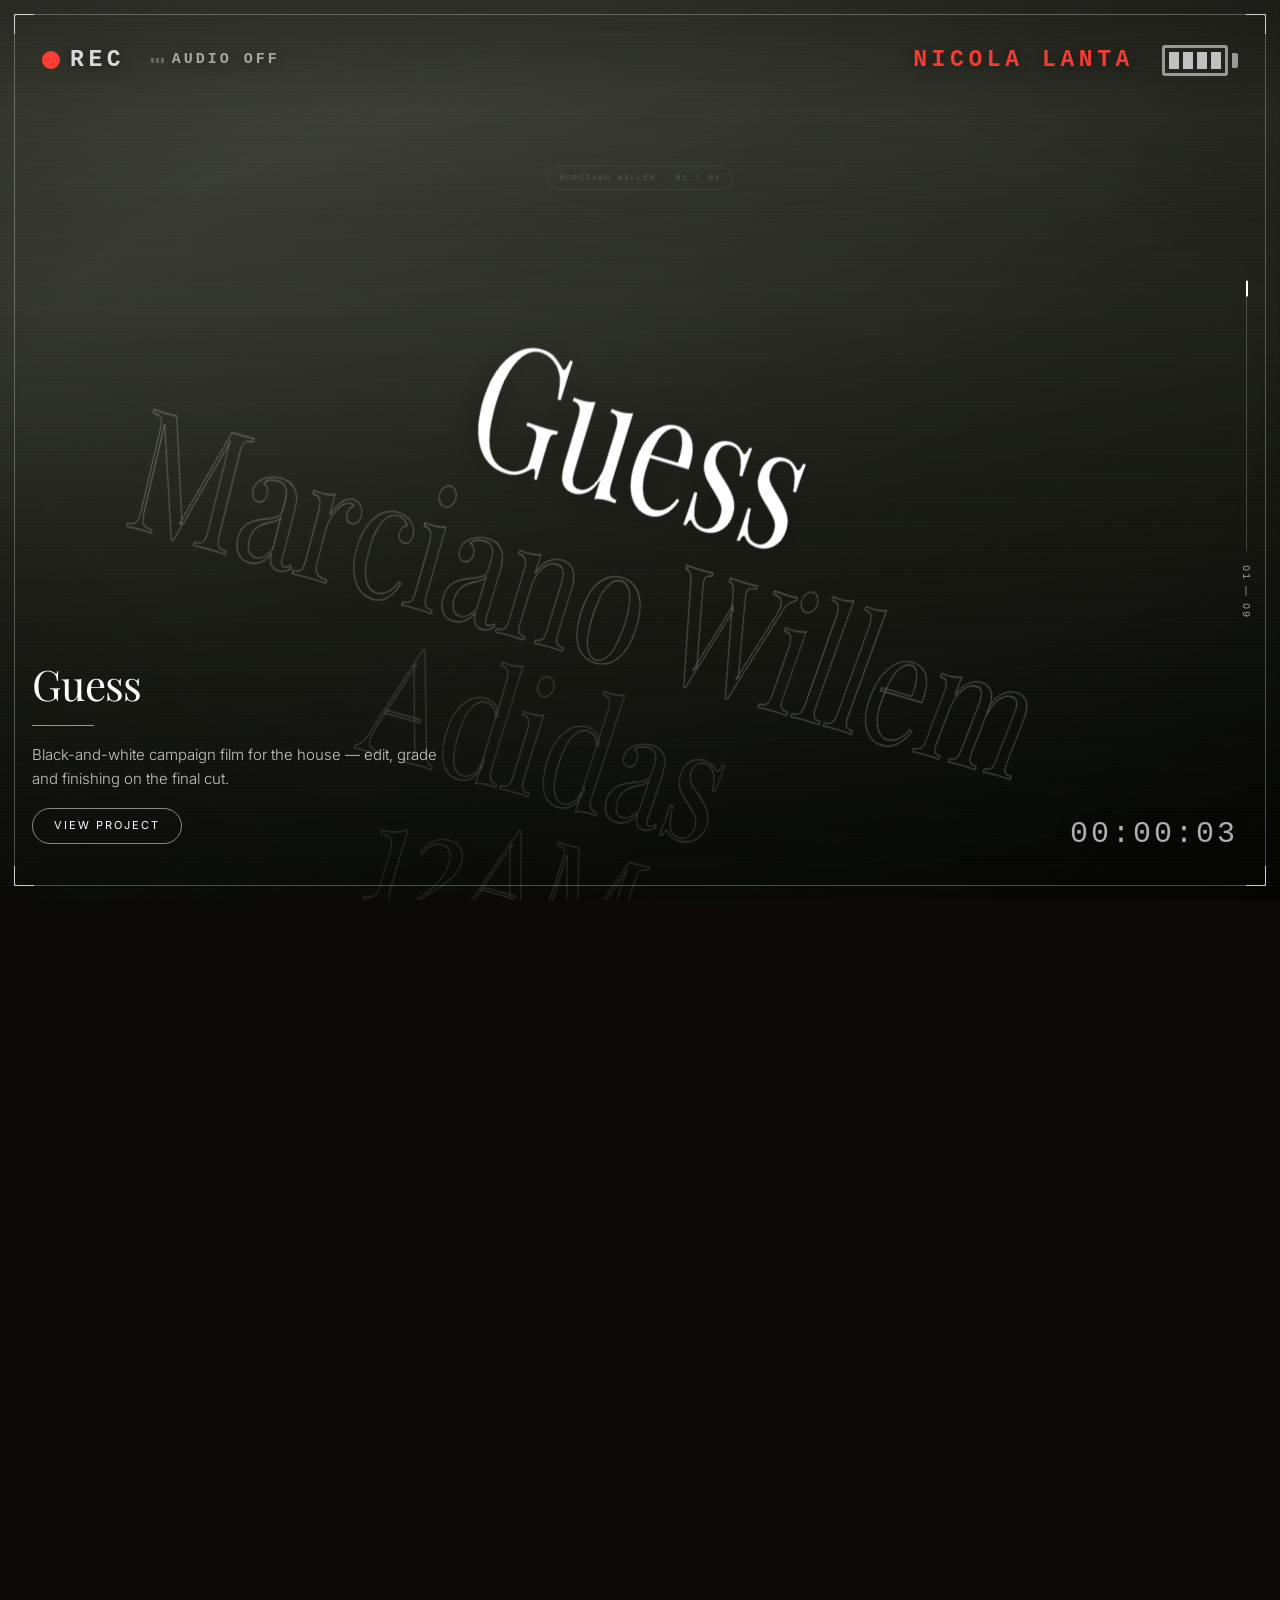
==== commit c18566ec: "Add audio toggle functionality and enhance HUD layout in index.html" ====
--- a/index.html
+++ b/index.html
@@ -244,6 +244,7 @@
   --hud-red:#ff3b30;
   /* enlarged HUD readouts — tuned down per breakpoint below */
   --rec-font:23px;   --rec-dot:18px;
+  --sound-font:15px; --sound-bar-h:15px;
   --timer-font:30px;
   --batt-w:66px; --batt-h:31px; --batt-border:3px; --batt-pad:4px; --batt-gap:4px;
   --batt-cap-w:6px;  --batt-cap-h:15px;
@@ -253,7 +254,7 @@
 /* ── REC indicator (top-left) ── */
 .hud-top-left{
   position:absolute; left:var(--hud-pad); top:var(--hud-pad);
-  display:flex; align-items:center;
+  display:flex; align-items:center; gap:26px;
 }
 .rec-indicator{
   display:flex; align-items:center; gap:10px;
@@ -270,6 +271,39 @@
   0%, 54% { opacity:1;   box-shadow:0 0 12px rgba(255,59,48,.55); }
   74%     { opacity:.34; box-shadow:0 0 0 rgba(255,59,48,0); }
   100%    { opacity:1;   box-shadow:0 0 12px rgba(255,59,48,.55); }
+}
+
+/* ── audio toggle (top-left, beside REC) ──
+   A browser only lets a playing video unmute off the back of a user
+   gesture, so this is a real button rather than an automatic behaviour.
+   Styled as a camcorder audio-level readout: three meter bars that only
+   animate while sound is live. ── */
+.hud-sound{
+  display:flex; align-items:center; gap:8px;
+  font-family:var(--mono); font-size:var(--sound-font);
+  font-weight:700; letter-spacing:.2em; text-transform:uppercase; white-space:nowrap;
+  color:var(--hud-ink); opacity:.7;
+  text-shadow:0 2px 14px rgba(0,0,0,.65);
+  transition:opacity .3s var(--ease), color .3s var(--ease);
+}
+.camcorder-hud .hud-sound{ pointer-events:auto; }
+.hud-sound:hover, .hud-sound:focus-visible{ opacity:1; }
+.hud-sound.is-on{ opacity:1; color:#fff; }
+
+.sound-meter{ display:flex; align-items:center; gap:2.5px; height:var(--sound-bar-h); }
+.sound-meter i{
+  display:block; width:2.5px; height:34%;
+  background:currentColor; opacity:.45;
+}
+.hud-sound.is-on .sound-meter i{
+  opacity:1;
+  animation:meter-bounce .62s var(--ease) infinite alternate;
+}
+.hud-sound.is-on .sound-meter i:nth-child(2){ animation-duration:.43s; }
+.hud-sound.is-on .sound-meter i:nth-child(3){ animation-duration:.79s; }
+@keyframes meter-bounce{
+  from{ transform:scaleY(.4); }
+  to  { transform:scaleY(2.8); }
 }
 
 /* ── "Nicola Lanta" page link + battery (top-right) ──
@@ -361,11 +395,14 @@
   .camcorder-hud{
     --hud-pad:32px; --hud-arm:12px;
     --rec-font:17px; --rec-dot:14px;
+    --sound-font:11px; --sound-bar-h:11px;
     --timer-font:22px;
     --batt-w:50px; --batt-h:23px; --batt-border:2.2px; --batt-pad:3.2px; --batt-gap:3.2px;
     --batt-cap-w:4px; --batt-cap-h:10px;
   }
   .rec-indicator{ gap:7px; letter-spacing:.16em; }
+  .hud-top-left{ gap:16px; }
+  .hud-sound{ gap:6px; letter-spacing:.14em; }
   .hud-top-right{ gap:18px; }
   .depth-stack{ perspective:900px; }
   /* lift the copy off the numerals */
@@ -380,6 +417,7 @@
   .content p{ font-size:13.5px; }
   .camcorder-hud{
     --rec-font:13px; --rec-dot:11px;
+    --sound-font:9px; --sound-bar-h:9px;
     --timer-font:17px;
     --batt-w:38px; --batt-h:18px; --batt-border:1.6px; --batt-pad:2.4px; --batt-gap:2.4px;
     --batt-cap-w:3px; --batt-cap-h:8px;
@@ -390,6 +428,7 @@
 @media (prefers-reduced-motion: reduce){
   .content.is-on .reveal{ animation-duration:.01s; }
   .rec-dot{ animation:none; opacity:1; box-shadow:0 0 12px rgba(255,59,48,.55); }
+  .hud-sound.is-on .sound-meter i{ animation:none; transform:scaleY(1.6); }
   .scanlines::after{ animation:none; display:none; }
 }
 
@@ -437,6 +476,13 @@
 <div class="camcorder-hud">
   <div class="hud-top-left">
     <div class="rec-indicator" aria-hidden="true"><span class="rec-dot"></span>REC</div>
+
+    <!-- real control: the reel starts muted because browsers require a
+         gesture before a playing video may unmute -->
+    <button class="hud-sound" id="soundToggle" type="button" aria-pressed="false">
+      <span class="sound-meter" aria-hidden="true"><i></i><i></i><i></i></span>
+      <span id="soundLabel">Audio Off</span>
+    </button>
   </div>
 
   <div class="hud-top-right">
@@ -480,53 +526,60 @@
    ═══════════════════════════════════════════════════════════════════ */
 const chapters = [
   {
-    title: "Adidas",
-    description: "Edit for the AS Roma 25/26 kit launch — cut, grade pass and finishing for the campaign release.",
+    title: "Guess",
+    description: "Black-and-white campaign film for the house — edit, grade and finishing on the final cut.",
     videos: [
-      "videos/adidas-01.mp4",
-      "videos/adidas-02.mp4",
-      "videos/adidas-03.mp4"
+      "assets/20251025_Guess_B%26W_v3.mp4"
     ]
   },
   {
-    title: "Billboard Italy",
-    description: "Videomaker and editor across Billboard Italy's live events, including nights hosted by Adidas and AWLAB.",
+    title: "Marciano Willem",
+    description: "Monochrome fashion piece for Marciano — filming and post through to the delivered edit.",
     videos: [
-      "videos/billboard-01.mp4",
-      "videos/billboard-02.mp4"
+      "assets/20251025_Marciano_B%26W_1.mp4"
     ]
   },
   {
-    title: "12AM Campaign",
-    description: "Direction, final edit and sound design on the brand's street-fashion short films.",
+    title: "Adidas",
+    description: "Edit for the AS Roma 25/26 second kit launch — cut, grade pass and finishing for the campaign release.",
     videos: [
-      "videos/12am-01.mp4",
-      "videos/12am-02.mp4",
-      "videos/12am-03.mp4"
+      "assets/20250616_Adidas%20Roma_2nd%20KIT_EDIT_16x9.mp4"
     ]
   },
   {
-    title: "THIR$TY × D.A.W.G.",
-    description: "The complete merch-launch campaign for the collective and the brand — direction, filming, final cut.",
+    title: "12AM",
+    description: "Pants — direction, final edit and sound design on the brand's street-fashion short film.",
     videos: [
-      "videos/thirsty-01.mp4",
-      "videos/thirsty-02.mp4"
+      "assets/20260508_12AM_Pants_FINAL.mp4"
     ]
   },
   {
-    title: "Inter FC",
-    description: "Christmas in the Making — production and filming through to the entire edit.",
+    title: "D.A.W.G.",
+    description: "The THIR$TY merch launch and the San Siro director's cut — direction, filming and final edit.",
     videos: [
-      "videos/inter-01.mp4",
-      "videos/inter-02.mp4"
+      "assets/20240915_DAWGxTHIRSTY_EDIT_V1.mp4",
+      "assets/20240928_DAWG_SAN%20SIRO_EDIT_DIRECTORS%20CUT.mp4"
     ]
   },
   {
-    title: "Illy Caffè",
-    description: "Coffee B — live-action production, filming and post, from concept to the final cut.",
+    title: "Fiamma Willem",
+    description: "Fashion film for Fiamma — production, filming and the complete edit.",
     videos: [
-      "videos/illy-01.mp4",
-      "videos/illy-02.mp4"
+      "assets/20260323_Fiamma_Willem_EDIT.mp4"
+    ]
+  },
+  {
+    title: "Ydez3",
+    description: "Music-driven visual piece — shot and cut end to end.",
+    videos: [
+      "assets/YDEZ3648.MP4"
+    ]
+  },
+  {
+    title: "Progetto ADI",
+    description: "Intervista Guerriero — a 2'30\" documentary interview, from production to the final cut.",
+    videos: [
+      "assets/202511222_Progetto%20ADI_2%2730-_Intervista%20Guerriero.mp4"
     ]
   }
 ];
@@ -544,11 +597,20 @@
 const DIM_DEPTH     = 0.9;    /* depth at which a layer reaches full dimming  */
 const DIM_FLOOR     = 0.62;   /* darkest a receding layer gets                */
 const CULL_RANGE    = 1.05;   /* beyond this a layer is hidden entirely       */
-const PLAY_RANGE    = 0.85;   /* videos outside this are paused               */
-const LOAD_RANGE    = 1.7;    /* src is not attached until this close         */
+const NEVER_PAUSE   = true;   /* once a layer has loaded it keeps playing for
+                                 the life of the page — nothing ever stops    */
+const PLAY_RANGE    = 1.35;   /* only consulted when NEVER_PAUSE is false;
+                                 must exceed CULL_RANGE or a visible layer
+                                 could be found paused                        */
+const LOAD_RANGE    = 2.2;    /* src is attached this far out, so a layer is
+                                 buffered and running well before it is seen  */
 const SCROLL_UNIT_VH= 125;    /* viewport heights of scroll per depth unit    */
 const TAU           = 52;     /* inertia time constant, ms — higher = heavier */
 const SHOW_LABELS   = true;   /* placeholder captions when a video is missing */
+const AUDIO_FADE    = 0.55;   /* depth over which the focused layer's audio
+                                 fades up and away — only ever one layer is
+                                 audible, so chapters never talk over each other */
+const AUDIO_DUCK    = 0.9;    /* how far audio ducks through a chapter cut     */
 
 /* ═══════════════════════════════════════════════════════════════════
    3 · BUILD — flatten the data into one depth-sorted layer list.
@@ -692,6 +754,17 @@
   scrollTo({ top: L.z / CAM_MAX * maxScroll(), behavior: reduced ? 'auto' : 'smooth' });
 }
 
+/* the layer the camera is currently closest to — the reel's "focus", used
+   by the rail, by keyboard stepping and by the audio router */
+function nearestIndex(){
+  let n = 0, best = Math.abs(layers[0].z - cam);
+  for (let k = 1; k < TOTAL; k++){
+    const d = Math.abs(layers[k].z - cam);
+    if (d < best){ best = d; n = k; }
+  }
+  return n;
+}
+
 function setChapter(c){
   if (c === activeChapter) return;
   activeChapter = c;
@@ -702,7 +775,73 @@
 }
 
 /* ═══════════════════════════════════════════════════════════════════
-   5 · RENDER
+   5 · AUDIO — one voice at a time.
+
+   Every layer plays muted so autoplay is never blocked. Three or four
+   of them are running at once, so unmuting the lot would stack their
+   soundtracks; instead only the focused layer is ever audible, its gain
+   riding the same distance the visuals do, and ducking through the cut
+   between chapters. Sound stays off until the viewer asks for it —
+   browsers require a gesture before a playing video may unmute.
+   ═══════════════════════════════════════════════════════════════════ */
+const soundBtn   = document.getElementById('soundToggle');
+const soundLabel = document.getElementById('soundLabel');
+let soundOn = false;
+
+function applyGain(L, g){
+  const v = L.video;
+  if (g > 0.002){
+    if (Math.abs(v.volume - g) > 0.01) v.volume = g;
+    if (v.muted) v.muted = false;
+  } else {
+    if (!v.muted) v.muted = true;
+    if (v.volume !== 0) v.volume = 0;
+  }
+}
+
+/* gain for the focused layer: fades with distance, dips across the cut */
+function focusGain(L, gap){
+  const ad = Math.abs(L.z - cam);
+  return clamp(1 - ad / AUDIO_FADE, 0, 1) *
+         (1 - Math.sin(gap * Math.PI) * AUDIO_DUCK);
+}
+
+function routeAudio(nearest, gap){
+  for (let k = 0; k < TOTAL; k++){
+    const L = layers[k];
+    const live = soundOn && k === nearest && L.playing && !L.failed;
+    applyGain(L, live ? focusGain(L, gap) : 0);
+  }
+}
+
+function setSound(on){
+  soundOn = on;
+  soundBtn.classList.toggle('is-on', on);
+  soundBtn.setAttribute('aria-pressed', String(on));
+  soundLabel.textContent = on ? 'Audio On' : 'Audio Off';
+
+  if (!on){
+    layers.forEach(L => applyGain(L, 0));
+    return;
+  }
+  /* unmute synchronously inside the gesture — Safari pauses a video that
+     is unmuted outside one, so this cannot wait for the next frame */
+  const k = nearestIndex();
+  const L = layers[k];
+  if (L && !L.failed && L.attached){
+    applyGain(L, Math.max(focusGain(L, 0), 0.05));
+    if (!L.playing){
+      L.playing = true;
+      const pr = L.video.play();
+      if (pr && pr.catch) pr.catch(() => {});
+    }
+  }
+}
+
+soundBtn.addEventListener('click', () => setSound(!soundOn));
+
+/* ═══════════════════════════════════════════════════════════════════
+   6 · RENDER
    ═══════════════════════════════════════════════════════════════════ */
 function render(now){
   const dt   = Math.min(48, now - last || 16.7); last = now;
@@ -717,45 +856,16 @@
     const rel = L.z - cam;                 /* >0 ahead of camera, <0 passed */
     const ad  = Math.abs(rel);
 
-    if (ad > CULL_RANGE){
-      if (L.visible){
-        L.visible = false;
-        L.el.style.visibility = 'hidden';
-        L.el.style.willChange = 'auto';   /* release the compositor layer */
-      }
-      if (L.playing){ L.playing = false; L.video.pause(); }
-      continue;
-    }
-    if (!L.visible){
-      L.visible = true;
-      L.el.style.visibility = 'visible';
-      L.el.style.willChange = 'transform, opacity';
-    }
-
-    /* Z: gentle recession ahead, accelerating rush past the camera behind */
-    const z = rel >= 0
-      ? -rel * FAR_UNIT
-      :  Math.pow(-rel, NEAR_EASE) * NEAR_UNIT;
-
-    /* the overscan in .layer-inner absorbs the perspective divide, so the
-       plane keeps covering the frame at every depth */
-    const opacity = rel >= 0 ? 1 : clamp(1 + rel / FADE_OUT, 0, 1);
-    const dim     = rel >= 0 ? (1 - DIM_FLOOR) * clamp(rel / DIM_DEPTH, 0, 1) : 0;
-
-    L.el.style.transform  = 'translate3d(0,0,' + z.toFixed(2) + 'px)';
-    L.el.style.opacity    = opacity.toFixed(3);
-    L.dim.style.opacity   = dim.toFixed(3);
-
-    const zi = Math.round(1000 - rel * 100);
-    if (zi !== L.zi){ L.zi = zi; L.el.style.zIndex = zi; }   /* restacking is not free */
-
-    /* ── video lifecycle ── */
+    /* ── video lifecycle ──
+       Runs before the cull test on purpose: a layer must be able to load
+       and start while it is still off-camera, so that by the time it is
+       visible it is already running rather than spinning up. */
     if (!L.attached && ad <= LOAD_RANGE){
       L.attached = true;
       L.video.preload = 'auto';
       L.video.src = L.src;
     }
-    const shouldPlay = ad <= PLAY_RANGE && !L.failed && L.attached;
+    const shouldPlay = (NEVER_PAUSE || ad <= PLAY_RANGE) && !L.failed && L.attached;
     if (shouldPlay && !L.playing){
       L.playing = true;
       const pr = L.video.play();
@@ -764,6 +874,41 @@
       L.playing = false;
       L.video.pause();
     }
+
+    if (ad > CULL_RANGE){
+      if (L.visible){
+        L.visible = false;
+        L.el.style.visibility = 'hidden';
+        L.el.style.willChange = 'auto';   /* release the compositor layer */
+      }
+      /* the element is hidden, so the browser already de-prioritises its
+         decode — but the video itself keeps running, so scrolling back
+         never lands on a stalled or black frame */
+      if (!NEVER_PAUSE && L.playing){ L.playing = false; L.video.pause(); }
+      continue;
+    }
+    if (!L.visible){
+      L.visible = true;
+      L.el.style.visibility = 'visible';
+      L.el.style.willChange = 'transform, opacity';
+    }
+
+    /* Z: gentle recession ahead, accelerating rush past the camera behind */
+    const z = rel >= 0
+      ? -rel * FAR_UNIT
+      :  Math.pow(-rel, NEAR_EASE) * NEAR_UNIT;
+
+    /* the overscan in .layer-inner absorbs the perspective divide, so the
+       plane keeps covering the frame at every depth */
+    const opacity = rel >= 0 ? 1 : clamp(1 + rel / FADE_OUT, 0, 1);
+    const dim     = rel >= 0 ? (1 - DIM_FLOOR) * clamp(rel / DIM_DEPTH, 0, 1) : 0;
+
+    L.el.style.transform  = 'translate3d(0,0,' + z.toFixed(2) + 'px)';
+    L.el.style.opacity    = opacity.toFixed(3);
+    L.dim.style.opacity   = dim.toFixed(3);
+
+    const zi = Math.round(1000 - rel * 100);
+    if (zi !== L.zi){ L.zi = zi; L.el.style.zIndex = zi; }   /* restacking is not free */
   }
 
   /* ── chapter coordinate ──
@@ -799,10 +944,11 @@
 
   /* ── rail: global position across every video in the reel ── */
   railFill.style.transform = 'scaleY(' + (cam / CAM_MAX).toFixed(4) + ')';
-  let nearest = 0;
-  for (let k = 1; k < TOTAL; k++){
-    if (Math.abs(layers[k].z - cam) < Math.abs(layers[nearest].z - cam)) nearest = k;
-  }
+  const nearest = nearestIndex();
+
+  /* ── audio: one voice at a time, ducked through the cut ── */
+  routeAudio(nearest, gap);
+
   const idxText = pad2(nearest + 1) + ' — ' + pad2(TOTAL);
   if (railIdx.textContent !== idxText) railIdx.textContent = idxText;
 
@@ -817,15 +963,34 @@
 
 /* ── keyboard: step between videos, not pixels ── */
 addEventListener('keydown', e => {
-  let nearest = 0;
-  for (let k = 1; k < TOTAL; k++){
-    if (Math.abs(layers[k].z - cam) < Math.abs(layers[nearest].z - cam)) nearest = k;
-  }
+  const nearest = nearestIndex();
   if (e.key === 'ArrowDown' || e.key === 'PageDown'){ e.preventDefault(); goToLayer(nearest + 1); }
   if (e.key === 'ArrowUp'   || e.key === 'PageUp'  ){ e.preventDefault(); goToLayer(nearest - 1); }
   if (e.key === 'Home'){ e.preventDefault(); goToLayer(0); }
   if (e.key === 'End' ){ e.preventDefault(); goToLayer(TOTAL - 1); }
+  if (e.key === 'm' || e.key === 'M'){ e.preventDefault(); setSound(!soundOn); }
 });
+
+/* ── playback watchdog ──
+   A browser may pause media on its own: a backgrounded tab, a hidden
+   element, a decoder under pressure, a network stall. Nothing in the
+   render loop would notice, because the loop only calls play() on the
+   transition into range. This sweeps once a second and restarts anything
+   that should be running but is not — cheap insurance against the reel
+   quietly freezing. */
+function resumeAll(){
+  for (let k = 0; k < TOTAL; k++){
+    const L = layers[k];
+    if (!L.attached || L.failed || !L.playing) continue;
+    if (L.video.paused || L.video.ended){
+      const pr = L.video.play();
+      if (pr && pr.catch) pr.catch(() => {});
+    }
+  }
+}
+setInterval(resumeAll, 1000);
+addEventListener('visibilitychange', () => { if (!document.hidden) resumeAll(); });
+addEventListener('pageshow', resumeAll);
 
 /* ── camcorder HUD: recording timer ──
    Derived from a fixed origin every tick rather than incremented, so it
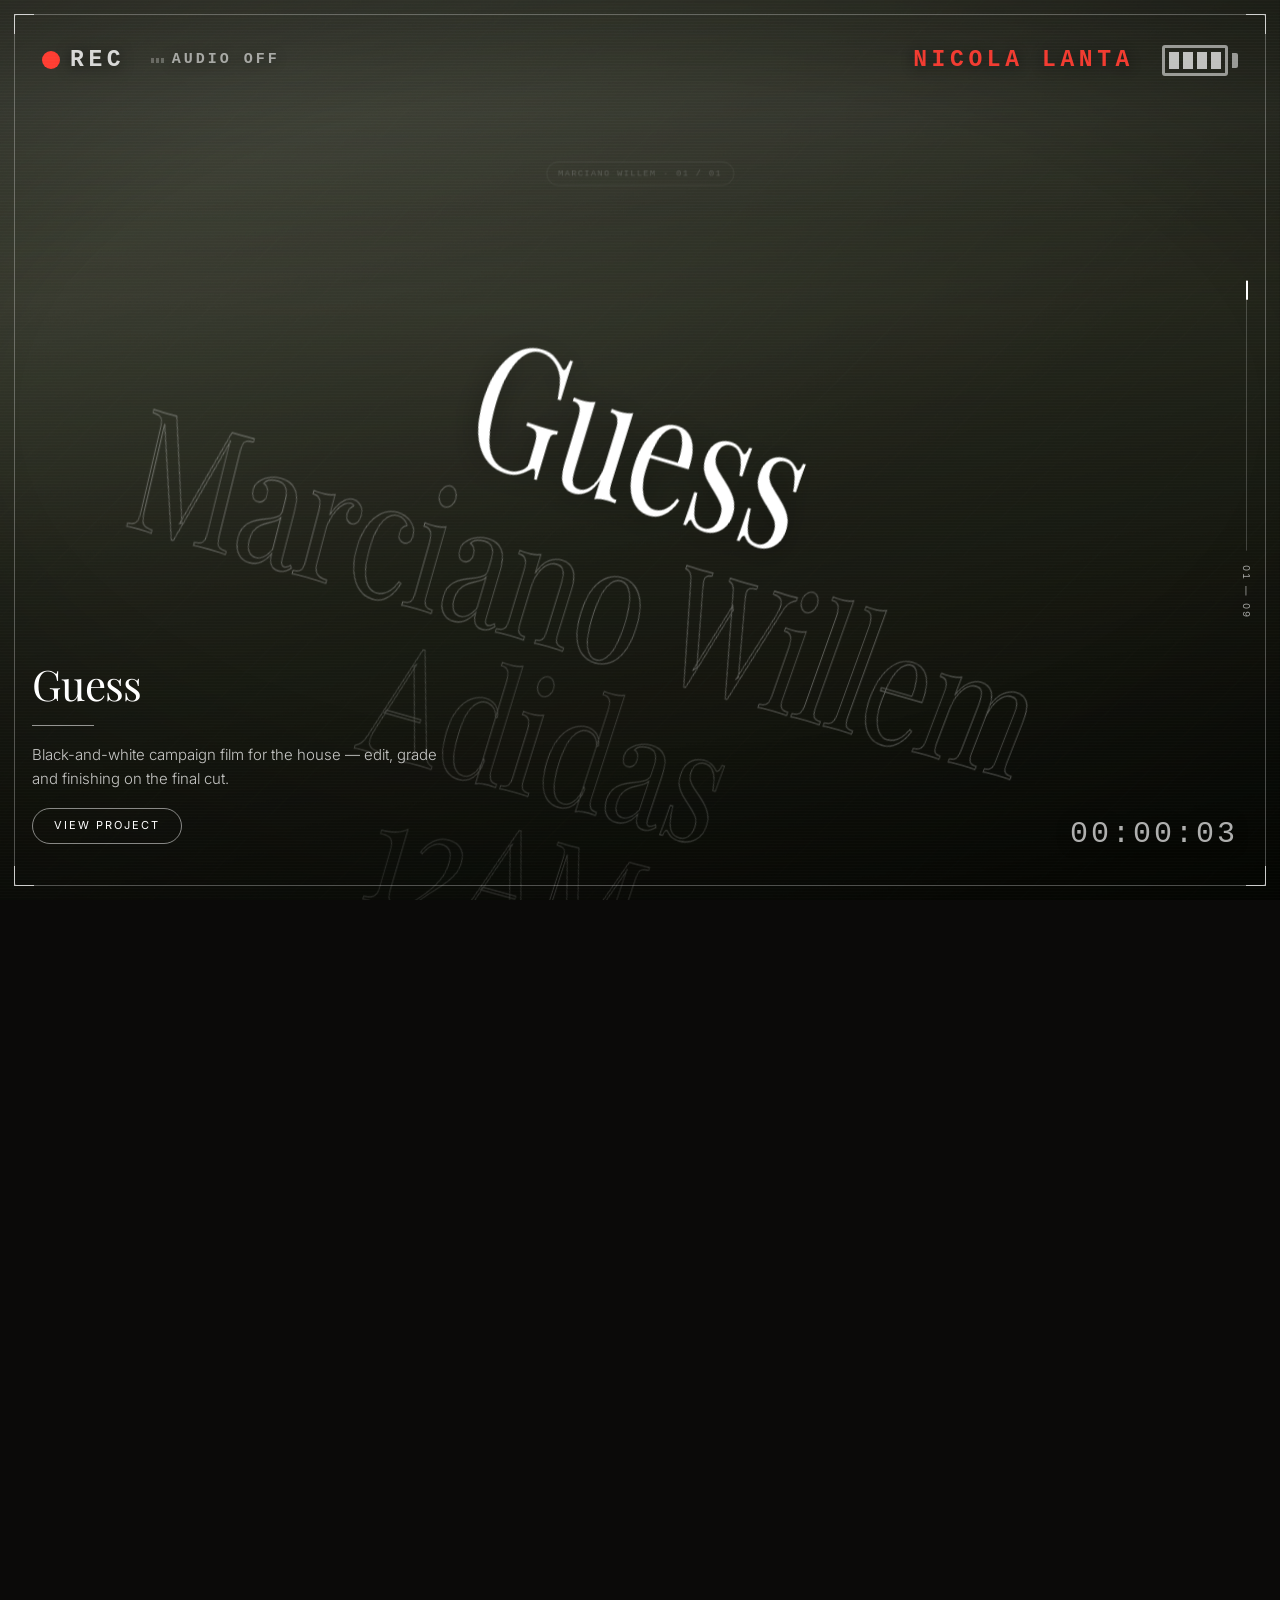
==== commit 103c0371: "Split CSS and JS out of the HTML into css/ and js/ index.html and about.html carried their entire st" ====
--- a/index.html
+++ b/index.html
@@ -10,429 +10,7 @@
 <link rel="preconnect" href="https://fonts.gstatic.com" crossorigin>
 <link href="https://fonts.googleapis.com/css2?family=Inter:wght@300;400;500&family=Playfair+Display:wght@400;500&display=swap" rel="stylesheet">
 
-<style>
-/* ───────────────────────────── tokens ───────────────────────────── */
-@property --wipe { syntax: '<number>'; inherits: true; initial-value: 1; }
-
-:root{
-  --num-size: min(17.7vw, 21.1vh);
-  --num-stride: .94;
-  --num-lift: .0766em;
-  --num-ink: #fff;
-  --num-line: rgba(255,255,255,.62);
-  --num-squeeze: .728;
-  --scrim: .58;
-  --vignette: .68;
-  --pad-x: 32px;
-  --ease: cubic-bezier(.22,.61,.24,1);
-  --serif: "Playfair Display", "Times New Roman", Georgia, serif;
-  --sans: "Inter", -apple-system, BlinkMacSystemFont, "Segoe UI", Roboto, Helvetica, Arial, sans-serif;
-  --mono: ui-monospace, SFMono-Regular, "SF Mono", Menlo, Consolas, "Liberation Mono", monospace;
-}
-
-*,*::before,*::after{ box-sizing:border-box; }
-html{ scrollbar-width:none; background:#0b0a09; }
-html::-webkit-scrollbar{ width:0; height:0; }
-body{
-  margin:0; background:#0b0a09; color:#fff;
-  font-family:var(--sans); font-size:15px; line-height:1.6;
-  -webkit-font-smoothing:antialiased; text-rendering:optimizeLegibility;
-  overscroll-behavior-y:none;
-}
-button{ font:inherit; color:inherit; background:none; border:0; padding:0; cursor:pointer; }
-:focus-visible{ outline:1px solid rgba(255,255,255,.8); outline-offset:3px; border-radius:2px; }
-
-/* ─────────────────── scroll track (drives the dolly) ─────────────────── */
-.track{ position:relative; z-index:0; }
-
-/* ───────────────────────────── stage ───────────────────────────── */
-.stage{
-  position:fixed; inset:0; z-index:1; overflow:hidden;
-  background:#0b0a09;
-}
-
-/* ═══════════════════════ 3D depth stack ═══════════════════════
-   One .layer per video. JS drives translate3d Z + scale so the
-   camera dollies THROUGH the stack. No cards, no borders — every
-   layer is full-bleed media, overscanned so a receding layer never
-   uncovers the viewport edge.
-   ────────────────────────────────────────────────────────────── */
-.depth-stack{
-  position:absolute; inset:0; z-index:0;
-  perspective:1200px;
-  transform-style:preserve-3d;
-}
-.layer{
-  position:absolute; inset:0;
-  transform-origin:50% 50%;
-  backface-visibility:hidden;
-}
-.layer-inner{
-  /* overscan: the media is larger than the viewport, so a layer pushed
-     back by perspective still covers every edge */
-  position:absolute; inset:-11%;
-  /* cinematic media treatment — constant, so the filter is rasterised
-     once and cached rather than re-rendered every frame */
-  filter:contrast(1.12) saturate(.86) brightness(.94);
-}
-/* depth dimming rides on opacity, which the compositor handles alone */
-.layer-dim{
-  position:absolute; inset:0; z-index:3; pointer-events:none;
-  background:#070706; opacity:0;
-}
-.layer video, .layer .ph{
-  position:absolute; inset:0; width:100%; height:100%;
-  object-fit:cover; display:block;
-}
-.layer video{ z-index:1; }
-.layer.no-video video{ display:none; }
-
-/* procedural placeholder — also the graceful fallback when a video 404s */
-.ph{
-  background:
-    radial-gradient(120% 90% at 22% 12%, rgba(255,255,255,.10), transparent 60%),
-    linear-gradient(168deg, var(--ph1) 0%, var(--ph2) 58%, var(--ph3) 100%);
-}
-.ph::before{
-  content:""; position:absolute; inset:0; opacity:.28;
-  background-image:repeating-linear-gradient(135deg, rgba(255,255,255,.05) 0 1px, transparent 1px 26px);
-}
-.ph-tag{
-  position:absolute; left:50%; top:21%; transform:translateX(-50%); z-index:2;
-  font-family:var(--mono);
-  font-size:9.5px; letter-spacing:.16em; text-transform:uppercase; white-space:nowrap;
-  color:rgba(255,255,255,.34);
-  border:1px solid rgba(255,255,255,.14); border-radius:999px;
-  padding:5px 12px;
-}
-.layer:not(.no-video) .ph-tag{ display:none; }
-
-/* one global scrim over the whole stack — never stacks up per layer */
-.scrim{
-  position:absolute; inset:0; z-index:1; pointer-events:none;
-  background:linear-gradient(180deg, rgba(0,0,0,.55), rgba(0,0,0,.15) 34%, rgba(0,0,0,.35));
-  opacity:var(--scrim);
-}
-
-/* chapter cut — a short tape-dip between project stacks */
-.cut-flash{
-  position:absolute; inset:0; z-index:2; pointer-events:none;
-  opacity:0; background:#080807;
-}
-.cut-flash::after{
-  content:""; position:absolute; left:0; right:0; top:50%; height:1px;
-  background:rgba(255,255,255,.5);
-}
-
-/* ── grain + vignette ── */
-.grain,.vignette{ position:absolute; inset:0; pointer-events:none; z-index:3; }
-.grain{
-  opacity:.055; mix-blend-mode:overlay;
-  background-image:url("data:image/svg+xml;utf8,<svg xmlns='http://www.w3.org/2000/svg' width='160' height='160'><filter id='n'><feTurbulence type='fractalNoise' baseFrequency='.85' numOctaves='3'/></filter><rect width='160' height='160' filter='url(%23n)'/></svg>");
-}
-.vignette{
-  background:radial-gradient(115% 88% at 50% 46%, transparent 42%, rgba(0,0,0,.85) 100%);
-  opacity:var(--vignette);
-}
-
-/* ── chapter numerals ── */
-.numerals{
-  position:absolute; inset:0; pointer-events:none; z-index:4;
-  transform-style:preserve-3d;
-  will-change:transform;
-}
-.num{
-  position:absolute; left:50%; top:50%;
-  font-family:var(--serif); font-weight:400; line-height:.86;
-  font-size:var(--num-size); letter-spacing:-.012em; white-space:nowrap;
-  transform-origin:50% 50%;
-  will-change:transform,opacity;
-}
-.num-squeeze{ display:block; transform:translateY(calc(var(--num-lift) * -1)) scaleX(var(--num-squeeze)); transform-origin:50% 50%; }
-.num span.layer{ display:block; grid-area:1/1; position:static; inset:auto; }
-.num-stack{ display:grid; }
-.num .fill{ color:var(--num-ink); text-shadow:0 6px 44px rgba(0,0,0,.42); }
-.num .out{
-  color:transparent;
-  -webkit-text-stroke:1.15px var(--num-line);
-  text-stroke:1.15px var(--num-line);
-}
-
-/* ── editorial content block ── */
-.content-layer{ position:absolute; inset:0; pointer-events:none; z-index:5; }
-/* CONTENT placement — bottom-left, permanently */
-.content{
-  position:absolute; left:var(--pad-x); bottom:56px; width:min(430px, 62vw);
-  opacity:0; visibility:hidden; pointer-events:none;
-}
-.content.is-on{ opacity:1; visibility:visible; pointer-events:auto; }
-
-.content h1{
-  font-family:var(--serif); font-weight:400;
-  font-size:clamp(26px, 3.29vw, 42px); line-height:1.08; letter-spacing:-.015em;
-  margin:0; color:#fff;
-}
-.rule{ width:62px; height:1px; background:rgba(255,255,255,.55); margin:18px 0 17px; }
-.content p{
-  margin:0; font-size:15px; line-height:24px; font-weight:300;
-  color:rgba(255,255,255,.76);
-}
-.cta{
-  display:inline-flex; align-items:center; justify-content:center;
-  margin-top:17px; height:36px; padding:0 21px;
-  border:1px solid rgba(255,255,255,.5); border-radius:999px;
-  font-size:11px; font-weight:400; letter-spacing:.18em; text-transform:uppercase;
-  color:#fff; text-decoration:none; white-space:nowrap;
-  transition:background .35s var(--ease), color .35s var(--ease), border-color .35s var(--ease);
-}
-.cta:hover{ background:#fff; color:#111; border-color:#fff; }
-
-/* wipe reveal (a hairline sweeps left→right, uncovering the line) */
-.reveal{ position:relative; }
-.content.is-on .reveal{ animation:wipe .78s var(--ease) both; }
-.content.is-on h1.reveal{ animation-delay:.02s; }
-.content.is-on .rule-wrap.reveal{ animation-delay:.12s; }
-.content.is-on p.reveal{ animation-delay:.19s; }
-.content.is-on .cta-wrap.reveal{ animation-delay:.3s; }
-@keyframes wipe{
-  from{ --wipe:0; opacity:.001; }
-  6%  { opacity:1; }
-  to  { --wipe:1; opacity:1; }
-}
-.reveal{ clip-path:inset(-.35em calc((1 - var(--wipe)) * 100%) -.28em -.2em); }
-.reveal::after{
-  content:""; position:absolute; top:-.32em; bottom:-.26em;
-  left:calc(var(--wipe) * 100%); width:1px;
-  background:rgba(255,255,255,.9);
-  opacity:calc(1 - var(--wipe));
-}
-.content:not(.is-on) .reveal::after{ display:none; }
-
-/* ── progress rail (right) — global position across the whole reel ── */
-.rail{
-  position:absolute; right:26px; top:50%; transform:translateY(-50%);
-  display:flex; flex-direction:column; align-items:center; gap:14px; z-index:6;
-}
-.rail-line{ position:relative; width:1px; height:30vh; background:rgba(255,255,255,.2); }
-.rail-fill{
-  position:absolute; left:-.25px; top:0; width:1.5px; height:100%;
-  background:#fff;
-  transform:scaleY(0); transform-origin:50% 0;
-}
-.rail-idx{
-  font-size:9.5px; letter-spacing:.22em; color:rgba(255,255,255,.62);
-  writing-mode:vertical-rl; font-variant-numeric:tabular-nums;
-}
-
-/* ── inset border — always on ── */
-.frame{
-  position:absolute; inset:14px; border:1px solid rgba(255,255,255,.28);
-  border-radius:3px; pointer-events:none; z-index:7;
-}
-
-/* ══════════════════════════ camcorder HUD ══════════════════════════
-   Viewfinder overlay: REC light, running timer, battery, framing
-   brackets and the scanline texture. Entirely self-contained.
-   ─────────────────────────────────────────────────────────────────── */
-.camcorder-hud{
-  position:fixed; inset:0; z-index:8;
-  pointer-events:none;
-  font-family:var(--mono);
-  --hud-pad:42px;
-  --hud-arm:20px;
-  --hud-ink:rgba(255,255,255,.82);
-  --hud-red:#ff3b30;
-  /* enlarged HUD readouts — tuned down per breakpoint below */
-  --rec-font:23px;   --rec-dot:18px;
-  --sound-font:15px; --sound-bar-h:15px;
-  --timer-font:30px;
-  --batt-w:66px; --batt-h:31px; --batt-border:3px; --batt-pad:4px; --batt-gap:4px;
-  --batt-cap-w:6px;  --batt-cap-h:15px;
-}
-.camcorder-hud *{ pointer-events:none; }
-
-/* ── REC indicator (top-left) ── */
-.hud-top-left{
-  position:absolute; left:var(--hud-pad); top:var(--hud-pad);
-  display:flex; align-items:center; gap:26px;
-}
-.rec-indicator{
-  display:flex; align-items:center; gap:10px;
-  font-size:var(--rec-font); font-weight:700; letter-spacing:.2em; text-transform:uppercase;
-  color:var(--hud-ink);
-  text-shadow:0 2px 14px rgba(0,0,0,.65);
-}
-.rec-dot{
-  width:var(--rec-dot); height:var(--rec-dot); border-radius:50%;
-  background:var(--hud-red);
-  animation:rec-pulse 1.4s var(--ease) infinite;
-}
-@keyframes rec-pulse{
-  0%, 54% { opacity:1;   box-shadow:0 0 12px rgba(255,59,48,.55); }
-  74%     { opacity:.34; box-shadow:0 0 0 rgba(255,59,48,0); }
-  100%    { opacity:1;   box-shadow:0 0 12px rgba(255,59,48,.55); }
-}
-
-/* ── audio toggle (top-left, beside REC) ──
-   A browser only lets a playing video unmute off the back of a user
-   gesture, so this is a real button rather than an automatic behaviour.
-   Styled as a camcorder audio-level readout: three meter bars that only
-   animate while sound is live. ── */
-.hud-sound{
-  display:flex; align-items:center; gap:8px;
-  font-family:var(--mono); font-size:var(--sound-font);
-  font-weight:700; letter-spacing:.2em; text-transform:uppercase; white-space:nowrap;
-  color:var(--hud-ink); opacity:.7;
-  text-shadow:0 2px 14px rgba(0,0,0,.65);
-  transition:opacity .3s var(--ease), color .3s var(--ease);
-}
-.camcorder-hud .hud-sound{ pointer-events:auto; }
-.hud-sound:hover, .hud-sound:focus-visible{ opacity:1; }
-.hud-sound.is-on{ opacity:1; color:#fff; }
-
-.sound-meter{ display:flex; align-items:center; gap:2.5px; height:var(--sound-bar-h); }
-.sound-meter i{
-  display:block; width:2.5px; height:34%;
-  background:currentColor; opacity:.45;
-}
-.hud-sound.is-on .sound-meter i{
-  opacity:1;
-  animation:meter-bounce .62s var(--ease) infinite alternate;
-}
-.hud-sound.is-on .sound-meter i:nth-child(2){ animation-duration:.43s; }
-.hud-sound.is-on .sound-meter i:nth-child(3){ animation-duration:.79s; }
-@keyframes meter-bounce{
-  from{ transform:scaleY(.4); }
-  to  { transform:scaleY(2.8); }
-}
-
-/* ── "Nicola Lanta" page link + battery (top-right) ──
-   Styled identically to .rec-indicator — same font-size, weight,
-   letter-spacing and text-shadow — so it reads as a matching HUD
-   readout in the accent red. A real link to a separate page, not an
-   overlay trigger. ── */
-.hud-top-right{
-  position:absolute; right:var(--hud-pad); top:var(--hud-pad);
-  display:flex; align-items:center; gap:28px;
-}
-.hud-page-link{
-  font-family:var(--mono); font-size:var(--rec-font); font-weight:700;
-  letter-spacing:.2em; text-transform:uppercase; white-space:nowrap;
-  color:var(--hud-red); text-decoration:none;
-  text-shadow:0 2px 14px rgba(0,0,0,.65);
-  opacity:.94;
-  transition:opacity .3s var(--ease), color .3s var(--ease);
-}
-.camcorder-hud .hud-page-link{ pointer-events:auto; }
-.hud-page-link:hover, .hud-page-link:focus-visible{ opacity:1; color:#ff6a60; }
-
-/* Change data-level to 3 / 2 / 1 / 0 and that many segments stay lit. */
-.battery-indicator{
-  display:flex; align-items:center; gap:4px;
-  opacity:.9;
-}
-.battery-body{
-  display:flex; align-items:stretch; gap:var(--batt-gap);
-  width:var(--batt-w); height:var(--batt-h); padding:var(--batt-pad);
-  border:var(--batt-border) solid rgba(255,255,255,.6); border-radius:3px;
-}
-.battery-segment{ flex:1; background:rgba(255,255,255,.16); }
-.battery-indicator[data-level="1"] .battery-segment:nth-child(-n+1),
-.battery-indicator[data-level="2"] .battery-segment:nth-child(-n+2),
-.battery-indicator[data-level="3"] .battery-segment:nth-child(-n+3),
-.battery-indicator[data-level="4"] .battery-segment:nth-child(-n+4){
-  background:rgba(255,255,255,.8);
-}
-.battery-cap{
-  width:var(--batt-cap-w); height:var(--batt-cap-h); border-radius:0 2px 2px 0;
-  background:rgba(255,255,255,.6);
-}
-
-/* ── recording timer (bottom-right) ── */
-.recording-timer{
-  position:absolute; right:var(--hud-pad); bottom:var(--hud-pad);
-  font-size:var(--timer-font); font-weight:500; letter-spacing:.1em;
-  font-variant-numeric:tabular-nums;
-  color:rgba(255,255,255,.68);
-  text-shadow:0 2px 14px rgba(0,0,0,.65);
-}
-
-/* ── viewfinder brackets — sit on the corners of the existing .frame ── */
-.viewfinder{ position:absolute; inset:14px; }
-.viewfinder-corner{
-  position:absolute; width:var(--hud-arm); height:var(--hud-arm);
-  border:1px solid rgba(255,255,255,.72);
-}
-.viewfinder-corner.tl{ top:0;    left:0;  border-right:0; border-bottom:0; }
-.viewfinder-corner.tr{ top:0;    right:0; border-left:0;  border-bottom:0; }
-.viewfinder-corner.bl{ bottom:0; left:0;  border-right:0; border-top:0;    }
-.viewfinder-corner.br{ bottom:0; right:0; border-left:0;  border-top:0;    }
-
-/* ── scanlines / CRT texture ── */
-.scanlines{
-  position:absolute; inset:0; opacity:.55;
-  background:repeating-linear-gradient(180deg,
-    rgba(255,255,255,.035) 0 1px, transparent 1px 3px);
-}
-.scanlines::after{
-  content:""; position:absolute; left:0; right:0; top:0; height:26%;
-  background:linear-gradient(180deg,
-    transparent, rgba(255,255,255,.05) 48%, transparent);
-  will-change:transform;
-  animation:head-drift 9s linear infinite;
-}
-/* transform, not `top` — `top` relayouts the full-screen band every frame */
-@keyframes head-drift{
-  from{ transform:translateY(-110%); }
-  to  { transform:translateY(400%); }
-}
-
-/* ── responsive ── */
-@media (max-width: 900px){
-  :root{ --pad-x:20px; --num-size:min(23vw, 17vh); }
-  .content{ width:min(430px, 80vw); }
-  .rail{ right:14px; }
-  .camcorder-hud{
-    --hud-pad:32px; --hud-arm:12px;
-    --rec-font:17px; --rec-dot:14px;
-    --sound-font:11px; --sound-bar-h:11px;
-    --timer-font:22px;
-    --batt-w:50px; --batt-h:23px; --batt-border:2.2px; --batt-pad:3.2px; --batt-gap:3.2px;
-    --batt-cap-w:4px; --batt-cap-h:10px;
-  }
-  .rec-indicator{ gap:7px; letter-spacing:.16em; }
-  .hud-top-left{ gap:16px; }
-  .hud-sound{ gap:6px; letter-spacing:.14em; }
-  .hud-top-right{ gap:18px; }
-  .depth-stack{ perspective:900px; }
-  /* lift the copy off the numerals */
-  .stage::before{
-    content:""; position:absolute; inset:38% 0 0 0; z-index:4; pointer-events:none;
-    background:linear-gradient(180deg, transparent, rgba(0,0,0,.5) 55%, rgba(0,0,0,.82));
-  }
-}
-@media (max-width: 560px){
-  :root{ --num-size:min(26vw, 16vh); }
-  .content h1{ font-size:26px; }
-  .content p{ font-size:13.5px; }
-  .camcorder-hud{
-    --rec-font:13px; --rec-dot:11px;
-    --sound-font:9px; --sound-bar-h:9px;
-    --timer-font:17px;
-    --batt-w:38px; --batt-h:18px; --batt-border:1.6px; --batt-pad:2.4px; --batt-gap:2.4px;
-    --batt-cap-w:3px; --batt-cap-h:8px;
-  }
-  .hud-top-right{ gap:12px; }
-}
-
-@media (prefers-reduced-motion: reduce){
-  .content.is-on .reveal{ animation-duration:.01s; }
-  .rec-dot{ animation:none; opacity:1; box-shadow:0 0 12px rgba(255,59,48,.55); }
-  .hud-sound.is-on .sound-meter i{ animation:none; transform:scaleY(1.6); }
-  .scanlines::after{ animation:none; display:none; }
-}
-
-</style>
+<link rel="stylesheet" href="css/reel.css">
 </head>
 
 <body>
@@ -513,499 +91,6 @@
 
 <div class="track" id="track" aria-hidden="true"></div>
 
-<script>
-(() => {
-'use strict';
-
-/* ═══════════════════════════════════════════════════════════════════
-   1 · CONTENT — the only thing you edit.
-
-   Add or remove chapters, add or remove videos inside a chapter: the
-   depth maths below derives everything (fractional depths, scroll
-   length, rail, numerals) from this array. Nothing else to touch.
-   ═══════════════════════════════════════════════════════════════════ */
-const chapters = [
-  {
-    title: "Guess",
-    description: "Black-and-white campaign film for the house — edit, grade and finishing on the final cut.",
-    videos: [
-      "assets/20251025_Guess_B%26W_v3.mp4"
-    ]
-  },
-  {
-    title: "Marciano Willem",
-    description: "Monochrome fashion piece for Marciano — filming and post through to the delivered edit.",
-    videos: [
-      "assets/20251025_Marciano_B%26W_1.mp4"
-    ]
-  },
-  {
-    title: "Adidas",
-    description: "Edit for the AS Roma 25/26 second kit launch — cut, grade pass and finishing for the campaign release.",
-    videos: [
-      "assets/20250616_Adidas%20Roma_2nd%20KIT_EDIT_16x9.mp4"
-    ]
-  },
-  {
-    title: "12AM",
-    description: "Pants — direction, final edit and sound design on the brand's street-fashion short film.",
-    videos: [
-      "assets/20260508_12AM_Pants_FINAL.mp4"
-    ]
-  },
-  {
-    title: "D.A.W.G.",
-    description: "The THIR$TY merch launch and the San Siro director's cut — direction, filming and final edit.",
-    videos: [
-      "assets/20240915_DAWGxTHIRSTY_EDIT_V1.mp4",
-      "assets/20240928_DAWG_SAN%20SIRO_EDIT_DIRECTORS%20CUT.mp4"
-    ]
-  },
-  {
-    title: "Fiamma Willem",
-    description: "Fashion film for Fiamma — production, filming and the complete edit.",
-    videos: [
-      "assets/20260323_Fiamma_Willem_EDIT.mp4"
-    ]
-  },
-  {
-    title: "Ydez3",
-    description: "Music-driven visual piece — shot and cut end to end.",
-    videos: [
-      "assets/YDEZ3648.MP4"
-    ]
-  },
-  {
-    title: "Progetto ADI",
-    description: "Intervista Guerriero — a 2'30\" documentary interview, from production to the final cut.",
-    videos: [
-      "assets/202511222_Progetto%20ADI_2%2730-_Intervista%20Guerriero.mp4"
-    ]
-  }
-];
-
-/* ═══════════════════════════════════════════════════════════════════
-   2 · TUNING — feel, not content.
-   ═══════════════════════════════════════════════════════════════════ */
-const SPAN          = 0.86;   /* share of a chapter slot spent traversing its
-                                 videos; the remaining 0.14 is the chapter cut */
-const PERSP         = 1200;   /* must match .depth-stack perspective          */
-const FAR_UNIT      = 240;    /* px pushed back per unit of depth ahead       */
-const NEAR_UNIT     = 620;    /* px pulled toward camera per unit passed      */
-const NEAR_EASE     = 1.0;    /* 1 = responds the instant a layer is passed   */
-const FADE_OUT      = 0.40;   /* depth over which a passed layer fades away   */
-const DIM_DEPTH     = 0.9;    /* depth at which a layer reaches full dimming  */
-const DIM_FLOOR     = 0.62;   /* darkest a receding layer gets                */
-const CULL_RANGE    = 1.05;   /* beyond this a layer is hidden entirely       */
-const NEVER_PAUSE   = true;   /* once a layer has loaded it keeps playing for
-                                 the life of the page — nothing ever stops    */
-const PLAY_RANGE    = 1.35;   /* only consulted when NEVER_PAUSE is false;
-                                 must exceed CULL_RANGE or a visible layer
-                                 could be found paused                        */
-const LOAD_RANGE    = 2.2;    /* src is attached this far out, so a layer is
-                                 buffered and running well before it is seen  */
-const SCROLL_UNIT_VH= 125;    /* viewport heights of scroll per depth unit    */
-const TAU           = 52;     /* inertia time constant, ms — higher = heavier */
-const SHOW_LABELS   = true;   /* placeholder captions when a video is missing */
-const AUDIO_FADE    = 0.55;   /* depth over which the focused layer's audio
-                                 fades up and away — only ever one layer is
-                                 audible, so chapters never talk over each other */
-const AUDIO_DUCK    = 0.9;    /* how far audio ducks through a chapter cut     */
-
-/* ═══════════════════════════════════════════════════════════════════
-   3 · BUILD — flatten the data into one depth-sorted layer list.
-   ═══════════════════════════════════════════════════════════════════ */
-const clamp = (v,a,b) => v < a ? a : v > b ? b : v;
-const pad2  = n => String(n).padStart(2,'0');
-
-const stack    = document.getElementById('depthStack');
-const numerals = document.getElementById('numerals');
-const railFill = document.getElementById('railFill');
-const railIdx  = document.getElementById('railIdx');
-const cutFlash = document.getElementById('cutFlash');
-const copyEl   = document.getElementById('chapterCopy');
-const titleEl  = document.getElementById('chapterTitle');
-const descEl   = document.getElementById('chapterDesc');
-const trackEl  = document.getElementById('track');
-const reduced  = matchMedia('(prefers-reduced-motion: reduce)').matches;
-
-const CH = chapters.length;
-
-/* layers[]: one entry per video, carrying its absolute position on the
-   dolly axis. Chapter c owns axis positions [c, c+1]; its videos are
-   spread across [c, c+SPAN] at evenly spaced fractional depths. */
-const layers = [];
-chapters.forEach((chapter, c) => {
-  const n = chapter.videos.length;
-  chapter.videos.forEach((src, i) => {
-    const depth = n > 1 ? i / (n - 1) : 0;      /* 0 … 1 within the chapter */
-    layers.push({ chapter: c, index: i, count: n, depth, src, z: c + depth * SPAN });
-  });
-});
-layers.sort((a, b) => a.z - b.z);
-
-const TOTAL   = layers.length;
-const CAM_MAX = layers[TOTAL - 1].z;
-
-/* deterministic placeholder palette — also the video-failure fallback */
-function placeholderVars(c, i){
-  const hue = (c * 47 + 26) % 360;
-  const l   = 40 - i * 4;
-  return `--ph1:hsl(${hue} 12% ${l}%);` +
-         `--ph2:hsl(${hue} 14% ${(l * 0.48).toFixed(1)}%);` +
-         `--ph3:hsl(${(hue + 10) % 360} 16% ${(l * 0.2).toFixed(1)}%)`;
-}
-
-layers.forEach(L => {
-  const el = document.createElement('div');
-  el.className = 'layer no-video';               /* placeholder until a video loads */
-  el.innerHTML =
-    '<div class="layer-inner">' +
-      '<div class="ph" style="' + placeholderVars(L.chapter, L.index) + '">' +
-        (SHOW_LABELS
-          ? '<span class="ph-tag">' + chapters[L.chapter].title + ' · ' +
-            pad2(L.index + 1) + ' / ' + pad2(L.count) + '</span>'
-          : '') +
-      '</div>' +
-      '<video muted loop playsinline preload="none"></video>' +
-      '<div class="layer-dim"></div>' +
-    '</div>';
-
-  L.el    = el;
-  L.dim   = el.querySelector('.layer-dim');
-  L.video = el.querySelector('video');
-  L.zi    = null;
-  L.attached = false;
-  L.failed   = false;
-  L.playing  = false;
-  L.visible  = true;
-
-  /* graceful fallback: a missing or undecodable file just leaves the
-     procedural placeholder in place */
-  L.video.addEventListener('error', () => { L.failed = true; el.classList.add('no-video'); });
-  L.video.addEventListener('loadeddata', () => { if (!L.failed) el.classList.remove('no-video'); });
-
-  stack.appendChild(el);
-});
-
-/* chapter numerals — same stacked fill/outline treatment as before,
-   now set to the chapter title instead of a "01" index */
-chapters.forEach((chapter, c) => {
-  const n = document.createElement('div');
-  n.className = 'num';
-  n.innerHTML = '<span class="num-squeeze"><span class="num-stack">' +
-                '<span class="layer out"></span><span class="layer fill"></span></span></span>';
-  const t = chapter.title;
-  n.querySelector('.fill').textContent = t;
-  n.querySelector('.out').textContent  = t;
-  numerals.appendChild(n);
-});
-const nums = [...numerals.querySelectorAll('.num')];
-
-/* a hidden, text-less probe carries the *base* --num-size for this
-   breakpoint — kept separate from the real numerals because those get
-   scaled down per-title by fitNumerals() below, and the vertical rhythm
-   (stride) must stay the same regardless of which title is longest */
-const sizeProbe = document.createElement('div');
-sizeProbe.className = 'num';
-sizeProbe.style.cssText = 'visibility:hidden; position:fixed; left:0; top:0;';
-document.body.appendChild(sizeProbe);
-
-/* measured once, not every frame — reading computed style per tick forced
-   a style/layout flush that alone cost more than the whole render */
-let stride = 0;
-function measure(){
-  const cs = getComputedStyle(sizeProbe);
-  stride = parseFloat(cs.fontSize) * (parseFloat(cs.getPropertyValue('--num-stride')) || .94);
-}
-measure();
-
-/* long titles ("THIR$TY × D.A.W.G.") would otherwise blow past the
-   viewport at the numeral's full display size — shrink just enough per
-   title to fit a comfortable max width, leaving short ones untouched */
-function fitNumerals(){
-  const maxW = Math.min(innerWidth * 0.88, 1600);
-  nums.forEach(n => {
-    n.style.removeProperty('--num-size');
-    const box = n.querySelector('.num-squeeze');
-    const natural = box.getBoundingClientRect().width;
-    if (natural > maxW){
-      const base = parseFloat(getComputedStyle(n).fontSize);
-      n.style.setProperty('--num-size', (base * (maxW / natural)).toFixed(2) + 'px');
-    }
-  });
-}
-fitNumerals();
-if (document.fonts && document.fonts.ready) document.fonts.ready.then(fitNumerals);
-
-/* the scroll track is just height — its length falls out of the data */
-trackEl.style.height = (CAM_MAX * SCROLL_UNIT_VH + 100) + 'svh';
-
-/* ═══════════════════════════════════════════════════════════════════
-   4 · CAMERA — scroll drives one continuous position on the dolly axis.
-   ═══════════════════════════════════════════════════════════════════ */
-const maxScroll = () => Math.max(1, document.documentElement.scrollHeight - innerHeight);
-let target = 0, cam = 0, vel = 0, last = 0;
-let activeChapter = -1;
-
-function readScroll(){ target = clamp(scrollY / maxScroll() * CAM_MAX, 0, CAM_MAX); }
-function goToLayer(i){
-  const L = layers[clamp(i, 0, TOTAL - 1)];
-  scrollTo({ top: L.z / CAM_MAX * maxScroll(), behavior: reduced ? 'auto' : 'smooth' });
-}
-
-/* the layer the camera is currently closest to — the reel's "focus", used
-   by the rail, by keyboard stepping and by the audio router */
-function nearestIndex(){
-  let n = 0, best = Math.abs(layers[0].z - cam);
-  for (let k = 1; k < TOTAL; k++){
-    const d = Math.abs(layers[k].z - cam);
-    if (d < best){ best = d; n = k; }
-  }
-  return n;
-}
-
-function setChapter(c){
-  if (c === activeChapter) return;
-  activeChapter = c;
-  titleEl.textContent = chapters[c].title;
-  descEl.textContent  = chapters[c].description;
-  /* restart the wipe */
-  copyEl.classList.remove('is-on'); void copyEl.offsetWidth; copyEl.classList.add('is-on');
-}
-
-/* ═══════════════════════════════════════════════════════════════════
-   5 · AUDIO — one voice at a time.
-
-   Every layer plays muted so autoplay is never blocked. Three or four
-   of them are running at once, so unmuting the lot would stack their
-   soundtracks; instead only the focused layer is ever audible, its gain
-   riding the same distance the visuals do, and ducking through the cut
-   between chapters. Sound stays off until the viewer asks for it —
-   browsers require a gesture before a playing video may unmute.
-   ═══════════════════════════════════════════════════════════════════ */
-const soundBtn   = document.getElementById('soundToggle');
-const soundLabel = document.getElementById('soundLabel');
-let soundOn = false;
-
-function applyGain(L, g){
-  const v = L.video;
-  if (g > 0.002){
-    if (Math.abs(v.volume - g) > 0.01) v.volume = g;
-    if (v.muted) v.muted = false;
-  } else {
-    if (!v.muted) v.muted = true;
-    if (v.volume !== 0) v.volume = 0;
-  }
-}
-
-/* gain for the focused layer: fades with distance, dips across the cut */
-function focusGain(L, gap){
-  const ad = Math.abs(L.z - cam);
-  return clamp(1 - ad / AUDIO_FADE, 0, 1) *
-         (1 - Math.sin(gap * Math.PI) * AUDIO_DUCK);
-}
-
-function routeAudio(nearest, gap){
-  for (let k = 0; k < TOTAL; k++){
-    const L = layers[k];
-    const live = soundOn && k === nearest && L.playing && !L.failed;
-    applyGain(L, live ? focusGain(L, gap) : 0);
-  }
-}
-
-function setSound(on){
-  soundOn = on;
-  soundBtn.classList.toggle('is-on', on);
-  soundBtn.setAttribute('aria-pressed', String(on));
-  soundLabel.textContent = on ? 'Audio On' : 'Audio Off';
-
-  if (!on){
-    layers.forEach(L => applyGain(L, 0));
-    return;
-  }
-  /* unmute synchronously inside the gesture — Safari pauses a video that
-     is unmuted outside one, so this cannot wait for the next frame */
-  const k = nearestIndex();
-  const L = layers[k];
-  if (L && !L.failed && L.attached){
-    applyGain(L, Math.max(focusGain(L, 0), 0.05));
-    if (!L.playing){
-      L.playing = true;
-      const pr = L.video.play();
-      if (pr && pr.catch) pr.catch(() => {});
-    }
-  }
-}
-
-soundBtn.addEventListener('click', () => setSound(!soundOn));
-
-/* ═══════════════════════════════════════════════════════════════════
-   6 · RENDER
-   ═══════════════════════════════════════════════════════════════════ */
-function render(now){
-  const dt   = Math.min(48, now - last || 16.7); last = now;
-  const prev = cam;
-  cam += (target - cam) * (reduced ? 1 : 1 - Math.exp(-dt / TAU));
-  if (Math.abs(target - cam) < 0.00005) cam = target;
-  vel = (cam - prev) * (16.7 / dt);
-
-  /* ── depth stack ── */
-  for (let k = 0; k < TOTAL; k++){
-    const L   = layers[k];
-    const rel = L.z - cam;                 /* >0 ahead of camera, <0 passed */
-    const ad  = Math.abs(rel);
-
-    /* ── video lifecycle ──
-       Runs before the cull test on purpose: a layer must be able to load
-       and start while it is still off-camera, so that by the time it is
-       visible it is already running rather than spinning up. */
-    if (!L.attached && ad <= LOAD_RANGE){
-      L.attached = true;
-      L.video.preload = 'auto';
-      L.video.src = L.src;
-    }
-    const shouldPlay = (NEVER_PAUSE || ad <= PLAY_RANGE) && !L.failed && L.attached;
-    if (shouldPlay && !L.playing){
-      L.playing = true;
-      const pr = L.video.play();
-      if (pr && pr.catch) pr.catch(() => {});
-    } else if (!shouldPlay && L.playing){
-      L.playing = false;
-      L.video.pause();
-    }
-
-    if (ad > CULL_RANGE){
-      if (L.visible){
-        L.visible = false;
-        L.el.style.visibility = 'hidden';
-        L.el.style.willChange = 'auto';   /* release the compositor layer */
-      }
-      /* the element is hidden, so the browser already de-prioritises its
-         decode — but the video itself keeps running, so scrolling back
-         never lands on a stalled or black frame */
-      if (!NEVER_PAUSE && L.playing){ L.playing = false; L.video.pause(); }
-      continue;
-    }
-    if (!L.visible){
-      L.visible = true;
-      L.el.style.visibility = 'visible';
-      L.el.style.willChange = 'transform, opacity';
-    }
-
-    /* Z: gentle recession ahead, accelerating rush past the camera behind */
-    const z = rel >= 0
-      ? -rel * FAR_UNIT
-      :  Math.pow(-rel, NEAR_EASE) * NEAR_UNIT;
-
-    /* the overscan in .layer-inner absorbs the perspective divide, so the
-       plane keeps covering the frame at every depth */
-    const opacity = rel >= 0 ? 1 : clamp(1 + rel / FADE_OUT, 0, 1);
-    const dim     = rel >= 0 ? (1 - DIM_FLOOR) * clamp(rel / DIM_DEPTH, 0, 1) : 0;
-
-    L.el.style.transform  = 'translate3d(0,0,' + z.toFixed(2) + 'px)';
-    L.el.style.opacity    = opacity.toFixed(3);
-    L.dim.style.opacity   = dim.toFixed(3);
-
-    const zi = Math.round(1000 - rel * 100);
-    if (zi !== L.zi){ L.zi = zi; L.el.style.zIndex = zi; }   /* restacking is not free */
-  }
-
-  /* ── chapter coordinate ──
-     Holds steady at the active chapter for the whole traversal of its
-     videos, then ramps to the next one across the cut. The numerals and
-     the copy both key off this, so they can never disagree. */
-  const ci  = Math.min(CH - 1, Math.floor(cam));
-  const f   = cam - ci;
-  const gap = f > SPAN ? (f - SPAN) / (1 - SPAN) : 0;      /* 0 … 1 across the cut */
-  const chapterCam = ci + gap;
-
-  /* ── chapter numerals: same rhythm + velocity-driven 3D swing ── */
-  for (let c = 0; c < CH; c++){
-    const d = c - chapterCam, ad = Math.abs(d);
-    const n = nums[c];
-    const fill = clamp(1 - 2 * ad, 0, 1);
-    n.style.transform = 'translate(-50%,-50%) translateY(' + (d * stride).toFixed(2) + 'px)';
-    n.style.opacity   = ad > 3.4 ? 0 : clamp(1 / (1 + 0.9 * ad), 0, 1).toFixed(3);
-    n.querySelector('.fill').style.opacity = fill.toFixed(3);
-    n.querySelector('.out').style.opacity  = (1 - fill * .92).toFixed(3);
-  }
-  const v = clamp(vel * 9, -1, 1);
-  numerals.style.transform =
-    'perspective(1400px) rotateX(' + (v * 13).toFixed(2) + 'deg) rotateZ(' +
-    (-v * 17).toFixed(2) + 'deg) scale(' + (1 - Math.abs(v) * .06).toFixed(3) + ')';
-
-  /* ── chapter cut: dip through the gap between two project stacks ── */
-  cutFlash.style.opacity = (Math.sin(gap * Math.PI) * 0.34).toFixed(3);
-
-  /* text swaps at the midpoint of the cut — the deepest point of the dip,
-     and exactly where the numeral crossfade hands over */
-  setChapter(clamp(gap > 0.5 ? ci + 1 : ci, 0, CH - 1));
-
-  /* ── rail: global position across every video in the reel ── */
-  railFill.style.transform = 'scaleY(' + (cam / CAM_MAX).toFixed(4) + ')';
-  const nearest = nearestIndex();
-
-  /* ── audio: one voice at a time, ducked through the cut ── */
-  routeAudio(nearest, gap);
-
-  const idxText = pad2(nearest + 1) + ' — ' + pad2(TOTAL);
-  if (railIdx.textContent !== idxText) railIdx.textContent = idxText;
-
-  requestAnimationFrame(render);
-}
-
-addEventListener('scroll', readScroll, { passive:true });
-addEventListener('resize', () => { readScroll(); measure(); fitNumerals(); });
-readScroll(); cam = target;
-setChapter(0);
-requestAnimationFrame(render);
-
-/* ── keyboard: step between videos, not pixels ── */
-addEventListener('keydown', e => {
-  const nearest = nearestIndex();
-  if (e.key === 'ArrowDown' || e.key === 'PageDown'){ e.preventDefault(); goToLayer(nearest + 1); }
-  if (e.key === 'ArrowUp'   || e.key === 'PageUp'  ){ e.preventDefault(); goToLayer(nearest - 1); }
-  if (e.key === 'Home'){ e.preventDefault(); goToLayer(0); }
-  if (e.key === 'End' ){ e.preventDefault(); goToLayer(TOTAL - 1); }
-  if (e.key === 'm' || e.key === 'M'){ e.preventDefault(); setSound(!soundOn); }
-});
-
-/* ── playback watchdog ──
-   A browser may pause media on its own: a backgrounded tab, a hidden
-   element, a decoder under pressure, a network stall. Nothing in the
-   render loop would notice, because the loop only calls play() on the
-   transition into range. This sweeps once a second and restarts anything
-   that should be running but is not — cheap insurance against the reel
-   quietly freezing. */
-function resumeAll(){
-  for (let k = 0; k < TOTAL; k++){
-    const L = layers[k];
-    if (!L.attached || L.failed || !L.playing) continue;
-    if (L.video.paused || L.video.ended){
-      const pr = L.video.play();
-      if (pr && pr.catch) pr.catch(() => {});
-    }
-  }
-}
-setInterval(resumeAll, 1000);
-addEventListener('visibilitychange', () => { if (!document.hidden) resumeAll(); });
-addEventListener('pageshow', resumeAll);
-
-/* ── camcorder HUD: recording timer ──
-   Derived from a fixed origin every tick rather than incremented, so it
-   cannot drift or be disturbed by scrolling. */
-const timerEl = document.getElementById('recTimer');
-const startedAt = performance.now();
-function tickTimer(){
-  const s = Math.max(0, Math.floor((performance.now() - startedAt) / 1000));
-  timerEl.textContent = pad2(Math.floor(s / 3600)) + ':' +
-                        pad2(Math.floor(s / 60) % 60) + ':' + pad2(s % 60);
-}
-tickTimer();
-setInterval(tickTimer, 250);
-
-})();
-</script>
+<script src="js/reel.js"></script>
 </body>
 </html>
--- a/css/reel.css
+++ b/css/reel.css
@@ -0,0 +1,420 @@
+/* ───────────────────────────── tokens ───────────────────────────── */
+@property --wipe { syntax: '<number>'; inherits: true; initial-value: 1; }
+
+:root{
+  --num-size: min(17.7vw, 21.1vh);
+  --num-stride: .94;
+  --num-lift: .0766em;
+  --num-ink: #fff;
+  --num-line: rgba(255,255,255,.62);
+  --num-squeeze: .728;
+  --scrim: .58;
+  --vignette: .68;
+  --pad-x: 32px;
+  --ease: cubic-bezier(.22,.61,.24,1);
+  --serif: "Playfair Display", "Times New Roman", Georgia, serif;
+  --sans: "Inter", -apple-system, BlinkMacSystemFont, "Segoe UI", Roboto, Helvetica, Arial, sans-serif;
+  --mono: ui-monospace, SFMono-Regular, "SF Mono", Menlo, Consolas, "Liberation Mono", monospace;
+}
+
+*,*::before,*::after{ box-sizing:border-box; }
+html{ scrollbar-width:none; background:#0b0a09; }
+html::-webkit-scrollbar{ width:0; height:0; }
+body{
+  margin:0; background:#0b0a09; color:#fff;
+  font-family:var(--sans); font-size:15px; line-height:1.6;
+  -webkit-font-smoothing:antialiased; text-rendering:optimizeLegibility;
+  overscroll-behavior-y:none;
+}
+button{ font:inherit; color:inherit; background:none; border:0; padding:0; cursor:pointer; }
+:focus-visible{ outline:1px solid rgba(255,255,255,.8); outline-offset:3px; border-radius:2px; }
+
+/* ─────────────────── scroll track (drives the dolly) ─────────────────── */
+.track{ position:relative; z-index:0; }
+
+/* ───────────────────────────── stage ───────────────────────────── */
+.stage{
+  position:fixed; inset:0; z-index:1; overflow:hidden;
+  background:#0b0a09;
+}
+
+/* ═══════════════════════ 3D depth stack ═══════════════════════
+   One .layer per video. JS drives translate3d Z + scale so the
+   camera dollies THROUGH the stack. No cards, no borders — every
+   layer is full-bleed media, overscanned so a receding layer never
+   uncovers the viewport edge.
+   ────────────────────────────────────────────────────────────── */
+.depth-stack{
+  position:absolute; inset:0; z-index:0;
+  perspective:1200px;
+  transform-style:preserve-3d;
+}
+.layer{
+  position:absolute; inset:0;
+  transform-origin:50% 50%;
+  backface-visibility:hidden;
+}
+.layer-inner{
+  /* overscan: the media is larger than the viewport, so a layer pushed
+     back by perspective still covers every edge */
+  position:absolute; inset:-11%;
+  /* cinematic media treatment — constant, so the filter is rasterised
+     once and cached rather than re-rendered every frame */
+  filter:contrast(1.12) saturate(.86) brightness(.94);
+}
+/* depth dimming rides on opacity, which the compositor handles alone */
+.layer-dim{
+  position:absolute; inset:0; z-index:3; pointer-events:none;
+  background:#070706; opacity:0;
+}
+.layer video, .layer .ph{
+  position:absolute; inset:0; width:100%; height:100%;
+  object-fit:cover; display:block;
+}
+.layer video{ z-index:1; }
+.layer.no-video video{ display:none; }
+
+/* procedural placeholder — also the graceful fallback when a video 404s */
+.ph{
+  background:
+    radial-gradient(120% 90% at 22% 12%, rgba(255,255,255,.10), transparent 60%),
+    linear-gradient(168deg, var(--ph1) 0%, var(--ph2) 58%, var(--ph3) 100%);
+}
+.ph::before{
+  content:""; position:absolute; inset:0; opacity:.28;
+  background-image:repeating-linear-gradient(135deg, rgba(255,255,255,.05) 0 1px, transparent 1px 26px);
+}
+.ph-tag{
+  position:absolute; left:50%; top:21%; transform:translateX(-50%); z-index:2;
+  font-family:var(--mono);
+  font-size:9.5px; letter-spacing:.16em; text-transform:uppercase; white-space:nowrap;
+  color:rgba(255,255,255,.34);
+  border:1px solid rgba(255,255,255,.14); border-radius:999px;
+  padding:5px 12px;
+}
+.layer:not(.no-video) .ph-tag{ display:none; }
+
+/* one global scrim over the whole stack — never stacks up per layer */
+.scrim{
+  position:absolute; inset:0; z-index:1; pointer-events:none;
+  background:linear-gradient(180deg, rgba(0,0,0,.55), rgba(0,0,0,.15) 34%, rgba(0,0,0,.35));
+  opacity:var(--scrim);
+}
+
+/* chapter cut — a short tape-dip between project stacks */
+.cut-flash{
+  position:absolute; inset:0; z-index:2; pointer-events:none;
+  opacity:0; background:#080807;
+}
+.cut-flash::after{
+  content:""; position:absolute; left:0; right:0; top:50%; height:1px;
+  background:rgba(255,255,255,.5);
+}
+
+/* ── grain + vignette ── */
+.grain,.vignette{ position:absolute; inset:0; pointer-events:none; z-index:3; }
+.grain{
+  opacity:.055; mix-blend-mode:overlay;
+  background-image:url("data:image/svg+xml;utf8,<svg xmlns='http://www.w3.org/2000/svg' width='160' height='160'><filter id='n'><feTurbulence type='fractalNoise' baseFrequency='.85' numOctaves='3'/></filter><rect width='160' height='160' filter='url(%23n)'/></svg>");
+}
+.vignette{
+  background:radial-gradient(115% 88% at 50% 46%, transparent 42%, rgba(0,0,0,.85) 100%);
+  opacity:var(--vignette);
+}
+
+/* ── chapter numerals ── */
+.numerals{
+  position:absolute; inset:0; pointer-events:none; z-index:4;
+  transform-style:preserve-3d;
+  will-change:transform;
+}
+.num{
+  position:absolute; left:50%; top:50%;
+  font-family:var(--serif); font-weight:400; line-height:.86;
+  font-size:var(--num-size); letter-spacing:-.012em; white-space:nowrap;
+  transform-origin:50% 50%;
+  will-change:transform,opacity;
+}
+.num-squeeze{ display:block; transform:translateY(calc(var(--num-lift) * -1)) scaleX(var(--num-squeeze)); transform-origin:50% 50%; }
+.num span.layer{ display:block; grid-area:1/1; position:static; inset:auto; }
+.num-stack{ display:grid; }
+.num .fill{ color:var(--num-ink); text-shadow:0 6px 44px rgba(0,0,0,.42); }
+.num .out{
+  color:transparent;
+  -webkit-text-stroke:1.15px var(--num-line);
+  text-stroke:1.15px var(--num-line);
+}
+
+/* ── editorial content block ── */
+.content-layer{ position:absolute; inset:0; pointer-events:none; z-index:5; }
+/* CONTENT placement — bottom-left, permanently */
+.content{
+  position:absolute; left:var(--pad-x); bottom:56px; width:min(430px, 62vw);
+  opacity:0; visibility:hidden; pointer-events:none;
+}
+.content.is-on{ opacity:1; visibility:visible; pointer-events:auto; }
+
+.content h1{
+  font-family:var(--serif); font-weight:400;
+  font-size:clamp(26px, 3.29vw, 42px); line-height:1.08; letter-spacing:-.015em;
+  margin:0; color:#fff;
+}
+.rule{ width:62px; height:1px; background:rgba(255,255,255,.55); margin:18px 0 17px; }
+.content p{
+  margin:0; font-size:15px; line-height:24px; font-weight:300;
+  color:rgba(255,255,255,.76);
+}
+.cta{
+  display:inline-flex; align-items:center; justify-content:center;
+  margin-top:17px; height:36px; padding:0 21px;
+  border:1px solid rgba(255,255,255,.5); border-radius:999px;
+  font-size:11px; font-weight:400; letter-spacing:.18em; text-transform:uppercase;
+  color:#fff; text-decoration:none; white-space:nowrap;
+  transition:background .35s var(--ease), color .35s var(--ease), border-color .35s var(--ease);
+}
+.cta:hover{ background:#fff; color:#111; border-color:#fff; }
+
+/* wipe reveal (a hairline sweeps left→right, uncovering the line) */
+.reveal{ position:relative; }
+.content.is-on .reveal{ animation:wipe .78s var(--ease) both; }
+.content.is-on h1.reveal{ animation-delay:.02s; }
+.content.is-on .rule-wrap.reveal{ animation-delay:.12s; }
+.content.is-on p.reveal{ animation-delay:.19s; }
+.content.is-on .cta-wrap.reveal{ animation-delay:.3s; }
+@keyframes wipe{
+  from{ --wipe:0; opacity:.001; }
+  6%  { opacity:1; }
+  to  { --wipe:1; opacity:1; }
+}
+.reveal{ clip-path:inset(-.35em calc((1 - var(--wipe)) * 100%) -.28em -.2em); }
+.reveal::after{
+  content:""; position:absolute; top:-.32em; bottom:-.26em;
+  left:calc(var(--wipe) * 100%); width:1px;
+  background:rgba(255,255,255,.9);
+  opacity:calc(1 - var(--wipe));
+}
+.content:not(.is-on) .reveal::after{ display:none; }
+
+/* ── progress rail (right) — global position across the whole reel ── */
+.rail{
+  position:absolute; right:26px; top:50%; transform:translateY(-50%);
+  display:flex; flex-direction:column; align-items:center; gap:14px; z-index:6;
+}
+.rail-line{ position:relative; width:1px; height:30vh; background:rgba(255,255,255,.2); }
+.rail-fill{
+  position:absolute; left:-.25px; top:0; width:1.5px; height:100%;
+  background:#fff;
+  transform:scaleY(0); transform-origin:50% 0;
+}
+.rail-idx{
+  font-size:9.5px; letter-spacing:.22em; color:rgba(255,255,255,.62);
+  writing-mode:vertical-rl; font-variant-numeric:tabular-nums;
+}
+
+/* ── inset border — always on ── */
+.frame{
+  position:absolute; inset:14px; border:1px solid rgba(255,255,255,.28);
+  border-radius:3px; pointer-events:none; z-index:7;
+}
+
+/* ══════════════════════════ camcorder HUD ══════════════════════════
+   Viewfinder overlay: REC light, running timer, battery, framing
+   brackets and the scanline texture. Entirely self-contained.
+   ─────────────────────────────────────────────────────────────────── */
+.camcorder-hud{
+  position:fixed; inset:0; z-index:8;
+  pointer-events:none;
+  font-family:var(--mono);
+  --hud-pad:42px;
+  --hud-arm:20px;
+  --hud-ink:rgba(255,255,255,.82);
+  --hud-red:#ff3b30;
+  /* enlarged HUD readouts — tuned down per breakpoint below */
+  --rec-font:23px;   --rec-dot:18px;
+  --sound-font:15px; --sound-bar-h:15px;
+  --timer-font:30px;
+  --batt-w:66px; --batt-h:31px; --batt-border:3px; --batt-pad:4px; --batt-gap:4px;
+  --batt-cap-w:6px;  --batt-cap-h:15px;
+}
+.camcorder-hud *{ pointer-events:none; }
+
+/* ── REC indicator (top-left) ── */
+.hud-top-left{
+  position:absolute; left:var(--hud-pad); top:var(--hud-pad);
+  display:flex; align-items:center; gap:26px;
+}
+.rec-indicator{
+  display:flex; align-items:center; gap:10px;
+  font-size:var(--rec-font); font-weight:700; letter-spacing:.2em; text-transform:uppercase;
+  color:var(--hud-ink);
+  text-shadow:0 2px 14px rgba(0,0,0,.65);
+}
+.rec-dot{
+  width:var(--rec-dot); height:var(--rec-dot); border-radius:50%;
+  background:var(--hud-red);
+  animation:rec-pulse 1.4s var(--ease) infinite;
+}
+@keyframes rec-pulse{
+  0%, 54% { opacity:1;   box-shadow:0 0 12px rgba(255,59,48,.55); }
+  74%     { opacity:.34; box-shadow:0 0 0 rgba(255,59,48,0); }
+  100%    { opacity:1;   box-shadow:0 0 12px rgba(255,59,48,.55); }
+}
+
+/* ── audio toggle (top-left, beside REC) ──
+   A browser only lets a playing video unmute off the back of a user
+   gesture, so this is a real button rather than an automatic behaviour.
+   Styled as a camcorder audio-level readout: three meter bars that only
+   animate while sound is live. ── */
+.hud-sound{
+  display:flex; align-items:center; gap:8px;
+  font-family:var(--mono); font-size:var(--sound-font);
+  font-weight:700; letter-spacing:.2em; text-transform:uppercase; white-space:nowrap;
+  color:var(--hud-ink); opacity:.7;
+  text-shadow:0 2px 14px rgba(0,0,0,.65);
+  transition:opacity .3s var(--ease), color .3s var(--ease);
+}
+.camcorder-hud .hud-sound{ pointer-events:auto; }
+.hud-sound:hover, .hud-sound:focus-visible{ opacity:1; }
+.hud-sound.is-on{ opacity:1; color:#fff; }
+
+.sound-meter{ display:flex; align-items:center; gap:2.5px; height:var(--sound-bar-h); }
+.sound-meter i{
+  display:block; width:2.5px; height:34%;
+  background:currentColor; opacity:.45;
+}
+.hud-sound.is-on .sound-meter i{
+  opacity:1;
+  animation:meter-bounce .62s var(--ease) infinite alternate;
+}
+.hud-sound.is-on .sound-meter i:nth-child(2){ animation-duration:.43s; }
+.hud-sound.is-on .sound-meter i:nth-child(3){ animation-duration:.79s; }
+@keyframes meter-bounce{
+  from{ transform:scaleY(.4); }
+  to  { transform:scaleY(2.8); }
+}
+
+/* ── "Nicola Lanta" page link + battery (top-right) ──
+   Styled identically to .rec-indicator — same font-size, weight,
+   letter-spacing and text-shadow — so it reads as a matching HUD
+   readout in the accent red. A real link to a separate page, not an
+   overlay trigger. ── */
+.hud-top-right{
+  position:absolute; right:var(--hud-pad); top:var(--hud-pad);
+  display:flex; align-items:center; gap:28px;
+}
+.hud-page-link{
+  font-family:var(--mono); font-size:var(--rec-font); font-weight:700;
+  letter-spacing:.2em; text-transform:uppercase; white-space:nowrap;
+  color:var(--hud-red); text-decoration:none;
+  text-shadow:0 2px 14px rgba(0,0,0,.65);
+  opacity:.94;
+  transition:opacity .3s var(--ease), color .3s var(--ease);
+}
+.camcorder-hud .hud-page-link{ pointer-events:auto; }
+.hud-page-link:hover, .hud-page-link:focus-visible{ opacity:1; color:#ff6a60; }
+
+/* Change data-level to 3 / 2 / 1 / 0 and that many segments stay lit. */
+.battery-indicator{
+  display:flex; align-items:center; gap:4px;
+  opacity:.9;
+}
+.battery-body{
+  display:flex; align-items:stretch; gap:var(--batt-gap);
+  width:var(--batt-w); height:var(--batt-h); padding:var(--batt-pad);
+  border:var(--batt-border) solid rgba(255,255,255,.6); border-radius:3px;
+}
+.battery-segment{ flex:1; background:rgba(255,255,255,.16); }
+.battery-indicator[data-level="1"] .battery-segment:nth-child(-n+1),
+.battery-indicator[data-level="2"] .battery-segment:nth-child(-n+2),
+.battery-indicator[data-level="3"] .battery-segment:nth-child(-n+3),
+.battery-indicator[data-level="4"] .battery-segment:nth-child(-n+4){
+  background:rgba(255,255,255,.8);
+}
+.battery-cap{
+  width:var(--batt-cap-w); height:var(--batt-cap-h); border-radius:0 2px 2px 0;
+  background:rgba(255,255,255,.6);
+}
+
+/* ── recording timer (bottom-right) ── */
+.recording-timer{
+  position:absolute; right:var(--hud-pad); bottom:var(--hud-pad);
+  font-size:var(--timer-font); font-weight:500; letter-spacing:.1em;
+  font-variant-numeric:tabular-nums;
+  color:rgba(255,255,255,.68);
+  text-shadow:0 2px 14px rgba(0,0,0,.65);
+}
+
+/* ── viewfinder brackets — sit on the corners of the existing .frame ── */
+.viewfinder{ position:absolute; inset:14px; }
+.viewfinder-corner{
+  position:absolute; width:var(--hud-arm); height:var(--hud-arm);
+  border:1px solid rgba(255,255,255,.72);
+}
+.viewfinder-corner.tl{ top:0;    left:0;  border-right:0; border-bottom:0; }
+.viewfinder-corner.tr{ top:0;    right:0; border-left:0;  border-bottom:0; }
+.viewfinder-corner.bl{ bottom:0; left:0;  border-right:0; border-top:0;    }
+.viewfinder-corner.br{ bottom:0; right:0; border-left:0;  border-top:0;    }
+
+/* ── scanlines / CRT texture ── */
+.scanlines{
+  position:absolute; inset:0; opacity:.55;
+  background:repeating-linear-gradient(180deg,
+    rgba(255,255,255,.035) 0 1px, transparent 1px 3px);
+}
+.scanlines::after{
+  content:""; position:absolute; left:0; right:0; top:0; height:26%;
+  background:linear-gradient(180deg,
+    transparent, rgba(255,255,255,.05) 48%, transparent);
+  will-change:transform;
+  animation:head-drift 9s linear infinite;
+}
+/* transform, not `top` — `top` relayouts the full-screen band every frame */
+@keyframes head-drift{
+  from{ transform:translateY(-110%); }
+  to  { transform:translateY(400%); }
+}
+
+/* ── responsive ── */
+@media (max-width: 900px){
+  :root{ --pad-x:20px; --num-size:min(23vw, 17vh); }
+  .content{ width:min(430px, 80vw); }
+  .rail{ right:14px; }
+  .camcorder-hud{
+    --hud-pad:32px; --hud-arm:12px;
+    --rec-font:17px; --rec-dot:14px;
+    --sound-font:11px; --sound-bar-h:11px;
+    --timer-font:22px;
+    --batt-w:50px; --batt-h:23px; --batt-border:2.2px; --batt-pad:3.2px; --batt-gap:3.2px;
+    --batt-cap-w:4px; --batt-cap-h:10px;
+  }
+  .rec-indicator{ gap:7px; letter-spacing:.16em; }
+  .hud-top-left{ gap:16px; }
+  .hud-sound{ gap:6px; letter-spacing:.14em; }
+  .hud-top-right{ gap:18px; }
+  .depth-stack{ perspective:900px; }
+  /* lift the copy off the numerals */
+  .stage::before{
+    content:""; position:absolute; inset:38% 0 0 0; z-index:4; pointer-events:none;
+    background:linear-gradient(180deg, transparent, rgba(0,0,0,.5) 55%, rgba(0,0,0,.82));
+  }
+}
+@media (max-width: 560px){
+  :root{ --num-size:min(26vw, 16vh); }
+  .content h1{ font-size:26px; }
+  .content p{ font-size:13.5px; }
+  .camcorder-hud{
+    --rec-font:13px; --rec-dot:11px;
+    --sound-font:9px; --sound-bar-h:9px;
+    --timer-font:17px;
+    --batt-w:38px; --batt-h:18px; --batt-border:1.6px; --batt-pad:2.4px; --batt-gap:2.4px;
+    --batt-cap-w:3px; --batt-cap-h:8px;
+  }
+  .hud-top-right{ gap:12px; }
+}
+
+@media (prefers-reduced-motion: reduce){
+  .content.is-on .reveal{ animation-duration:.01s; }
+  .rec-dot{ animation:none; opacity:1; box-shadow:0 0 12px rgba(255,59,48,.55); }
+  .hud-sound.is-on .sound-meter i{ animation:none; transform:scaleY(1.6); }
+  .scanlines::after{ animation:none; display:none; }
+}
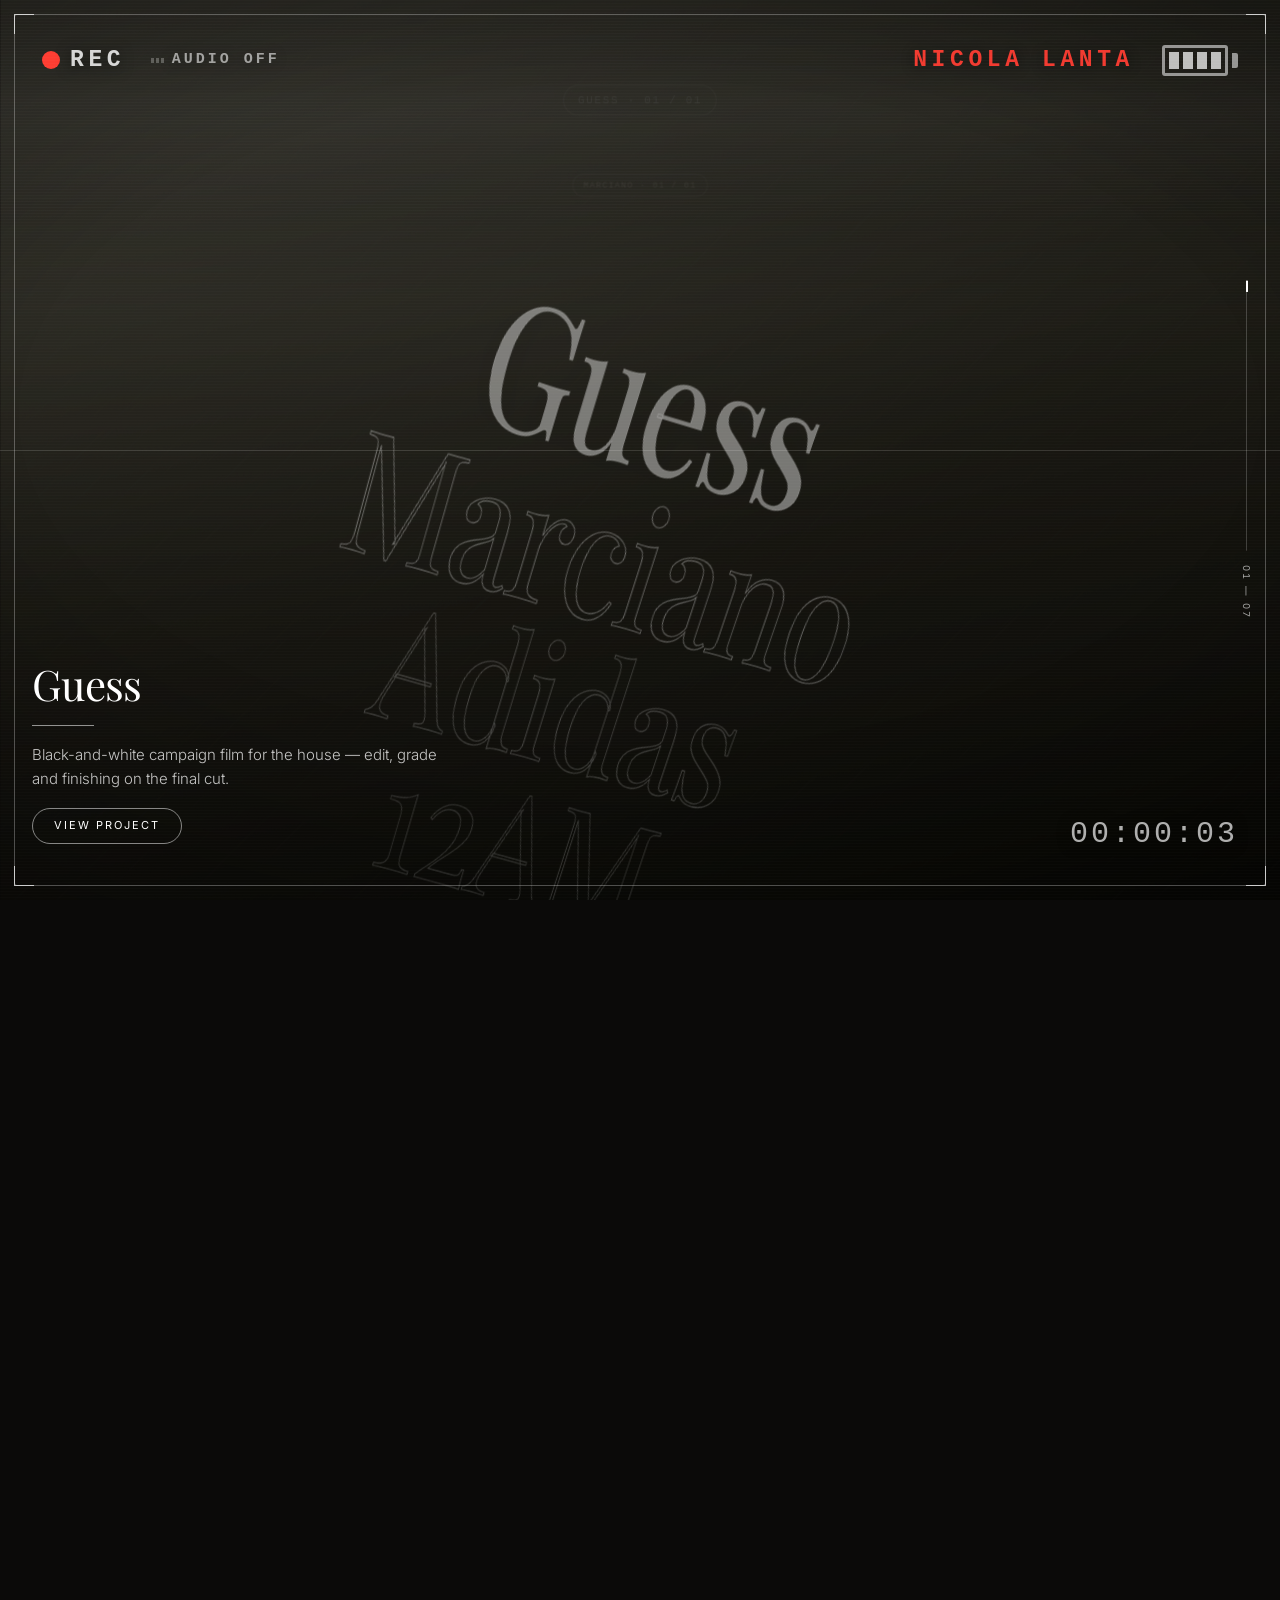
==== commit e34c26cd: "Update video asset paths and remove unused entries in reel.js" ====
--- a/index.html
+++ b/index.html
@@ -9,7 +9,6 @@
 <link rel="preconnect" href="https://fonts.googleapis.com">
 <link rel="preconnect" href="https://fonts.gstatic.com" crossorigin>
 <link href="https://fonts.googleapis.com/css2?family=Inter:wght@300;400;500&family=Playfair+Display:wght@400;500&display=swap" rel="stylesheet">
-
 <link rel="stylesheet" href="css/reel.css">
 </head>
 
